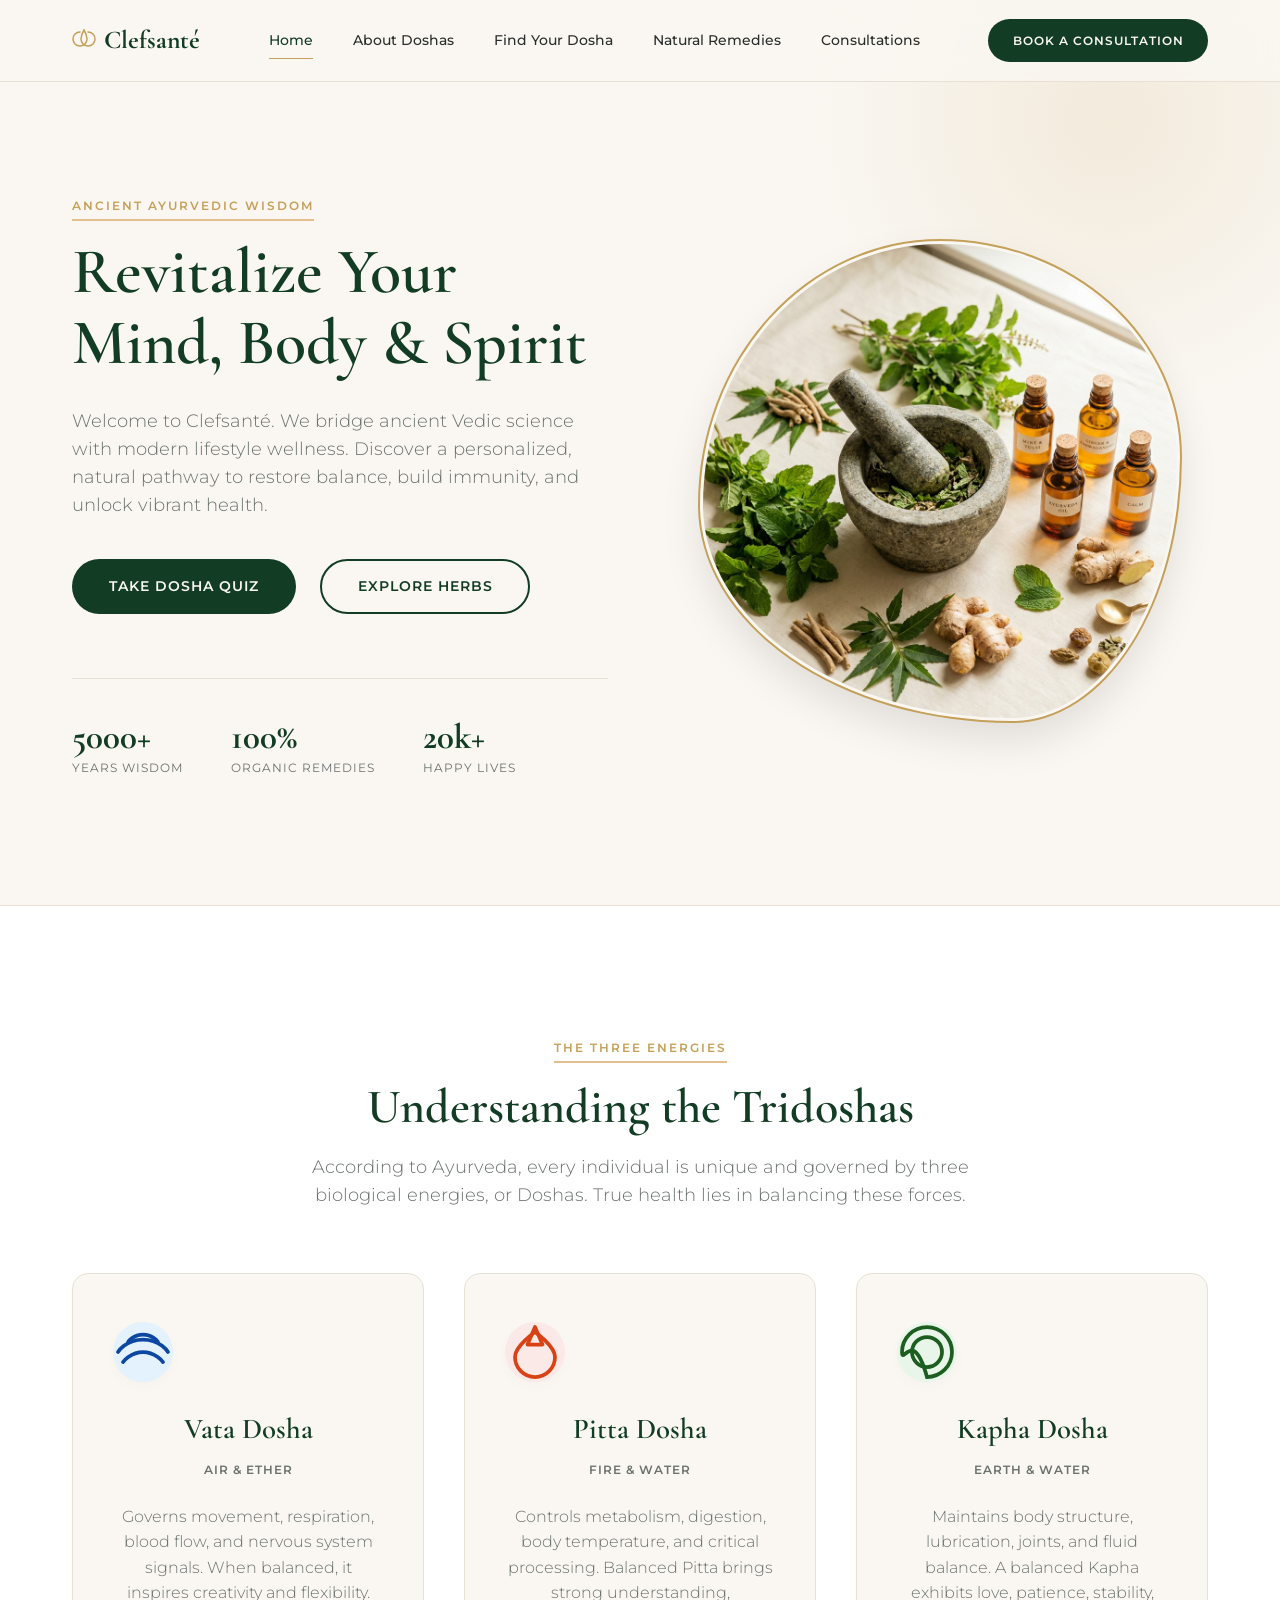
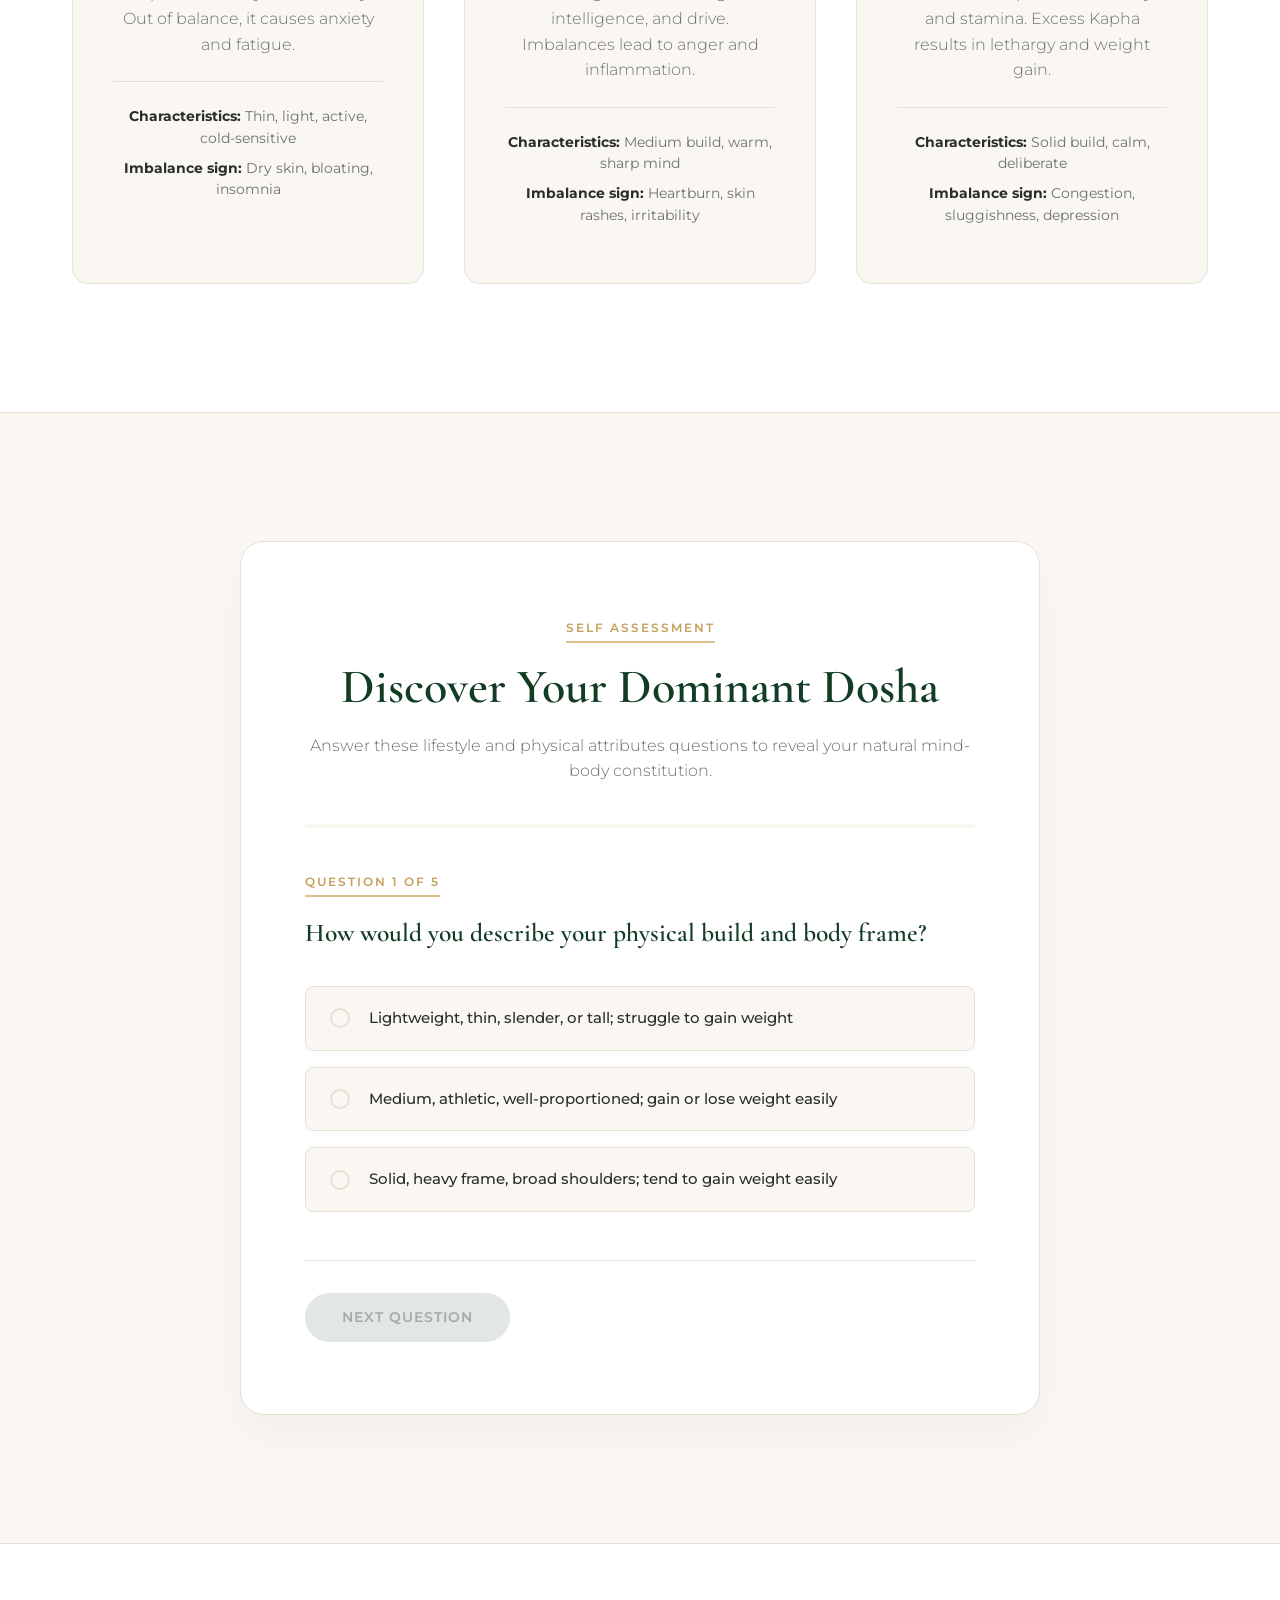
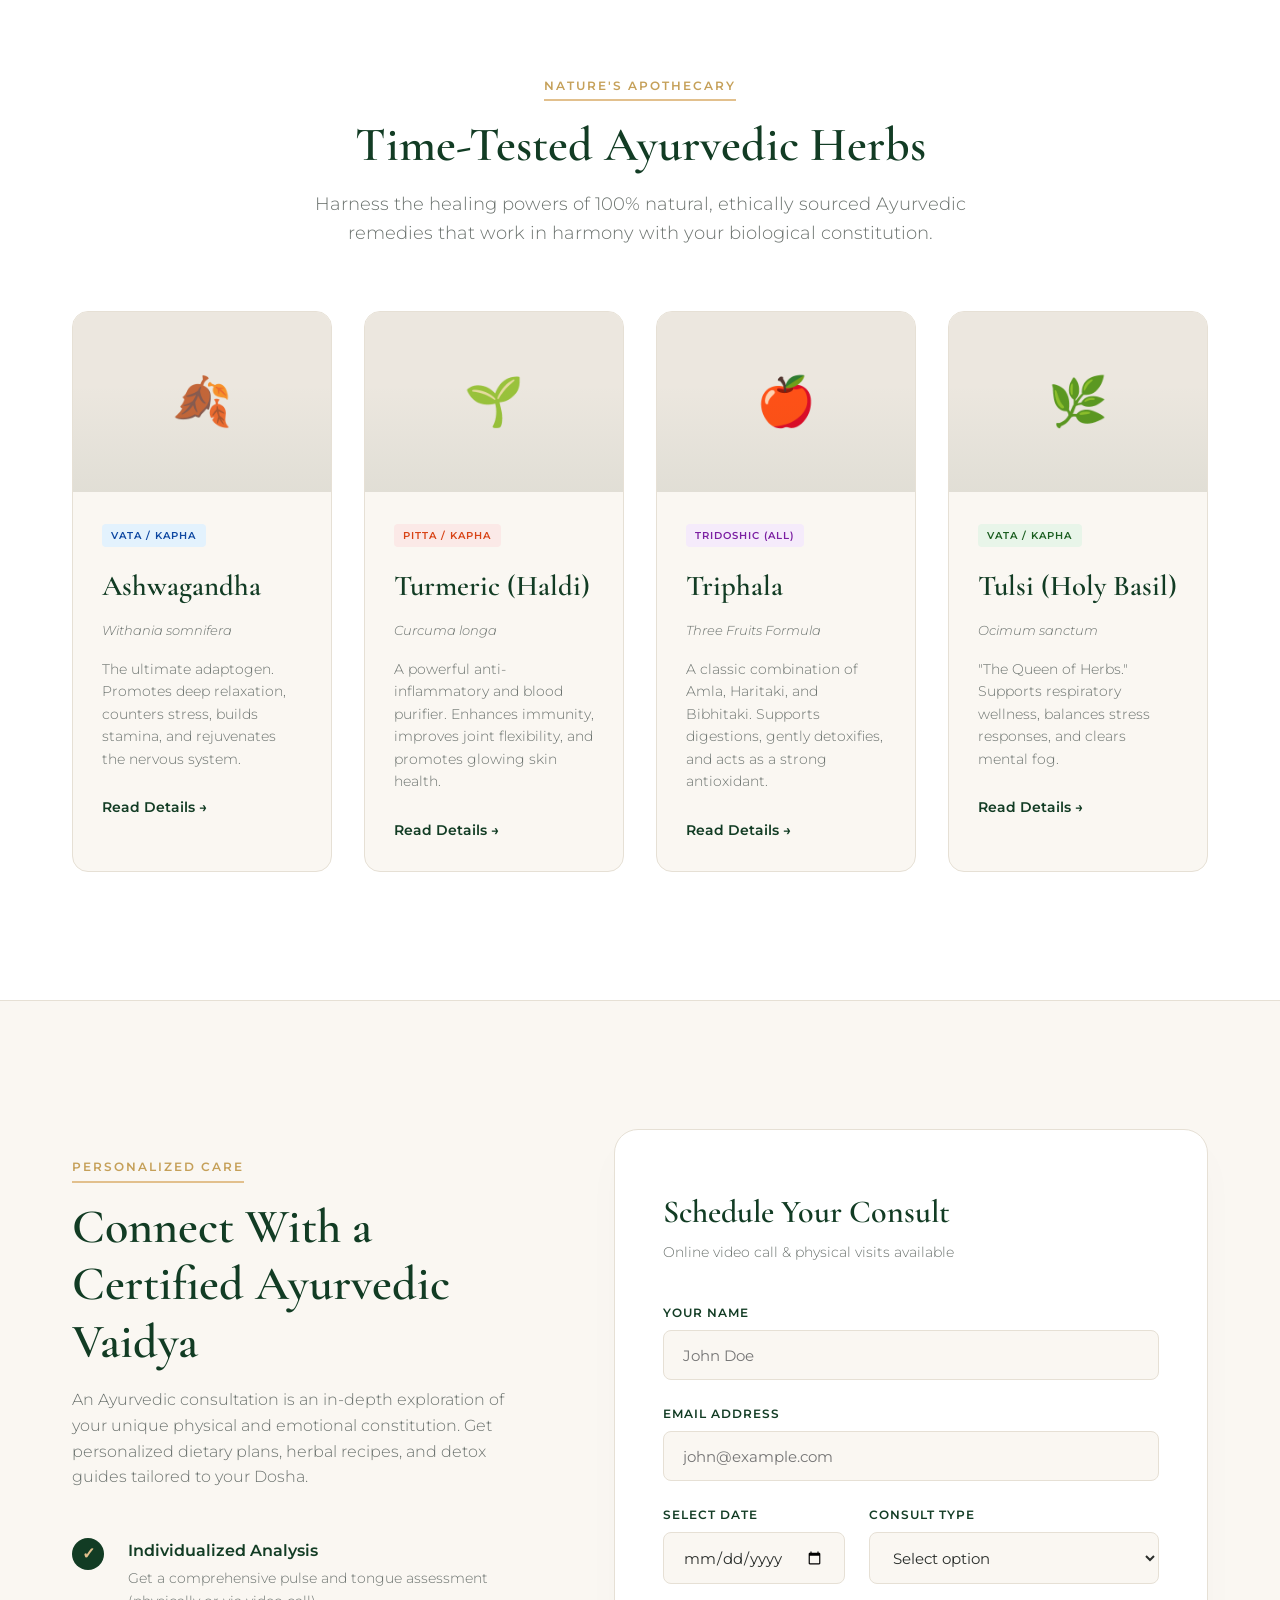
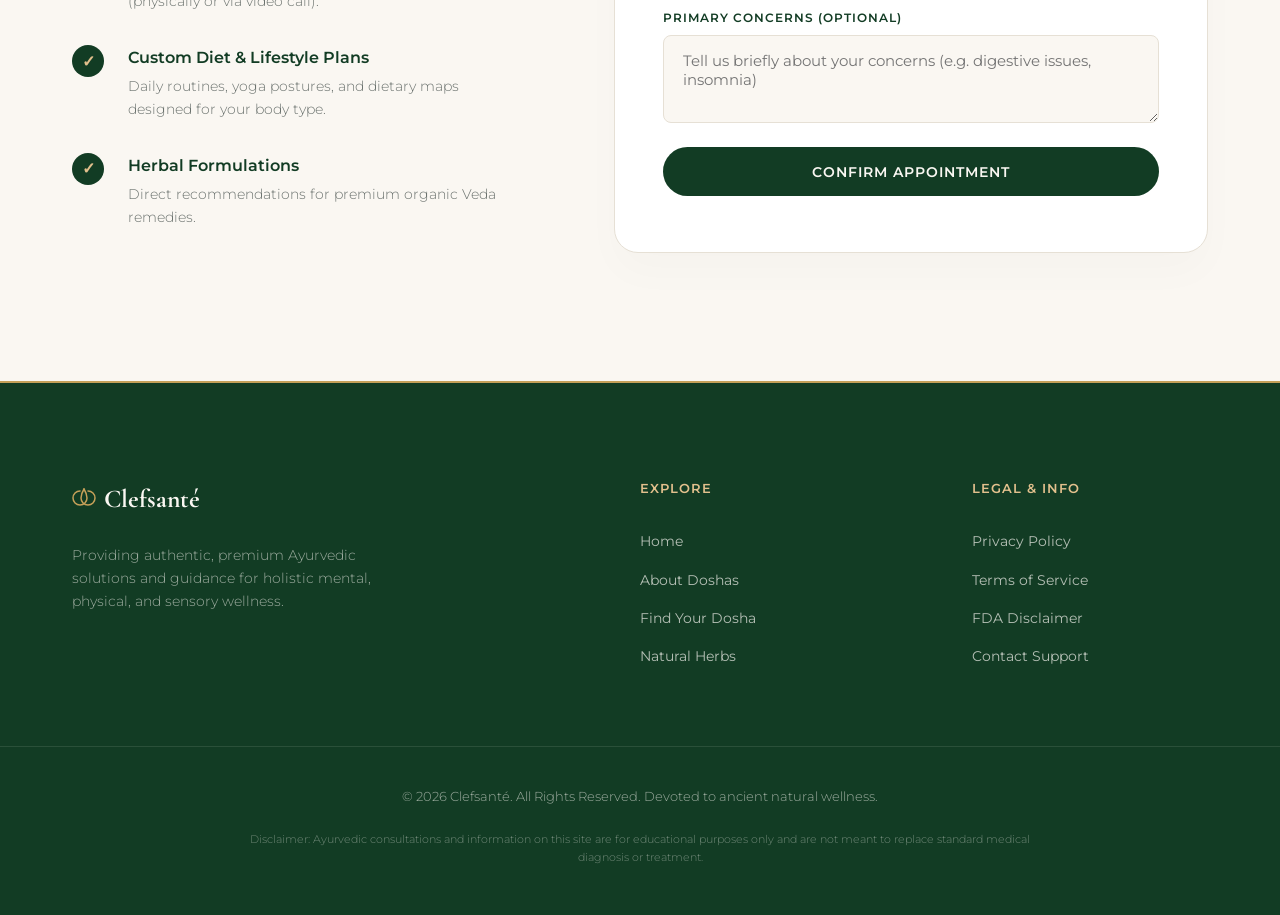
==== index.html @ 6097b3de "Initial commit of Clefsante" ====
<!DOCTYPE html>
<html lang="en">
<head>
    <meta charset="UTF-8">
    <meta name="viewport" content="width=device-width, initial-scale=1.0">
    <meta name="description" content="Clefsanté - Premium Ayurvedic Wellness. Discover your Dosha body type, explore curated natural remedies, and book holistic wellness consultations.">
    <title>Clefsanté - Ancient Ayurvedic Wisdom & Holistic Healing</title>
    <!-- Google Fonts -->
    <link rel="preconnect" href="https://fonts.googleapis.com">
    <link rel="preconnect" href="https://fonts.gstatic.com" crossorigin>
    <link href="https://fonts.googleapis.com/css2?family=Cormorant+Garamond:ital,wght@0,300;0,400;0,600;0,700;1,400&family=Montserrat:wght@300;400;500;600;700&display=swap" rel="stylesheet">
    <link rel="stylesheet" href="style.css">
</head>
<body>

    <!-- Header / Navigation -->
    <header class="main-header">
        <div class="container">
            <a href="#" class="logo">
                <svg width="24" height="24" viewBox="0 0 24 24" fill="none" xmlns="http://www.w3.org/2000/svg">
                    <path d="M12 2C12 2 15 7 15 11C15 14.866 11.866 18 8 18C4.13401 18 1 14.866 1 11C1 7 4.13401 4 8 4" stroke="var(--gold-color)" stroke-width="1.5" stroke-linecap="round"/>
                    <path d="M12 2C12 2 9 7 9 11C9 14.866 12.134 18 16 18C19.866 18 23 14.866 23 11C23 7 19.866 4 16 4" stroke="var(--gold-color)" stroke-width="1.5" stroke-linecap="round"/>
                </svg>
                <span>Clefsanté</span>
            </a>
            <nav class="nav-links">
                <a href="#home" class="active">Home</a>
                <a href="#doshas">About Doshas</a>
                <a href="#quiz">Find Your Dosha</a>
                <a href="#remedies">Natural Remedies</a>
                <a href="#contact">Consultations</a>
            </nav>
            <div class="header-actions">
                <a href="#contact" class="btn btn-primary btn-sm">Book a Consultation</a>
                <button class="mobile-menu-toggle" aria-label="Toggle Menu">
                    <span></span>
                    <span></span>
                    <span></span>
                </button>
            </div>
        </div>
    </header>

    <!-- Hero Section -->
    <section id="home" class="hero">
        <div class="container grid-2">
            <div class="hero-content">
                <div class="badge">Ancient Ayurvedic Wisdom</div>
                <h1>Revitalize Your Mind, Body & Spirit</h1>
                <p>Welcome to Clefsanté. We bridge ancient Vedic science with modern lifestyle wellness. Discover a personalized, natural pathway to restore balance, build immunity, and unlock vibrant health.</p>
                <div class="hero-ctas">
                    <a href="#quiz" class="btn btn-primary">Take Dosha Quiz</a>
                    <a href="#remedies" class="btn btn-outline">Explore Herbs</a>
                </div>
                <div class="hero-stats">
                    <div class="stat-item">
                        <span class="stat-num">5000+</span>
                        <span class="stat-label">Years Wisdom</span>
                    </div>
                    <div class="stat-item">
                        <span class="stat-num">100%</span>
                        <span class="stat-label">Organic Remedies</span>
                    </div>
                    <div class="stat-item">
                        <span class="stat-num">20k+</span>
                        <span class="stat-label">Happy Lives</span>
                    </div>
                </div>
            </div>
            <div class="hero-visual">
                <div class="blob-wrapper">
                    <div class="blob-bg"></div>
                    <img src="assets/hero-bg.png" alt="Ayurvedic herbs and mortar" class="hero-img">
                </div>
            </div>
        </div>
    </section>

    <!-- About Doshas Section -->
    <section id="doshas" class="doshas-section">
        <div class="container text-center">
            <div class="badge">The Three Energies</div>
            <h2>Understanding the Tridoshas</h2>
            <p class="section-subtitle">According to Ayurveda, every individual is unique and governed by three biological energies, or Doshas. True health lies in balancing these forces.</p>
            
            <div class="grid-3 dosha-cards">
                <!-- Vata Card -->
                <div class="dosha-card vata">
                    <div class="dosha-icon">
                        <svg viewBox="0 0 24 24" fill="none" stroke="currentColor" stroke-width="1.5">
                            <path d="M2 12C2 12 5 7 12 7C19 7 22 12 22 12" stroke-linecap="round"/>
                            <path d="M4 16C4 16 7 12 12 12C17 12 20 16 20 16" stroke-linecap="round"/>
                            <path d="M6 8C6 8 8 5 12 5C16 5 18 8 18 8" stroke-linecap="round"/>
                        </svg>
                    </div>
                    <h3>Vata Dosha</h3>
                    <span class="dosha-elements">Air & Ether</span>
                    <p>Governs movement, respiration, blood flow, and nervous system signals. When balanced, it inspires creativity and flexibility. Out of balance, it causes anxiety and fatigue.</p>
                    <ul class="dosha-traits">
                        <li><strong>Characteristics:</strong> Thin, light, active, cold-sensitive</li>
                        <li><strong>Imbalance sign:</strong> Dry skin, bloating, insomnia</li>
                    </ul>
                </div>

                <!-- Pitta Card -->
                <div class="dosha-card pitta">
                    <div class="dosha-icon">
                        <svg viewBox="0 0 24 24" fill="none" stroke="currentColor" stroke-width="1.5">
                            <path d="M12 2L15 9H9L12 2Z" stroke-linecap="round" stroke-linejoin="round"/>
                            <path d="M12 22C16.4183 22 20 18.4183 20 14C20 9.58172 12 4 12 4C12 4 4 9.58172 4 14C4 18.4183 7.58172 22 12 22Z" stroke-linecap="round" stroke-linejoin="round"/>
                        </svg>
                    </div>
                    <h3>Pitta Dosha</h3>
                    <span class="dosha-elements">Fire & Water</span>
                    <p>Controls metabolism, digestion, body temperature, and critical processing. Balanced Pitta brings strong understanding, intelligence, and drive. Imbalances lead to anger and inflammation.</p>
                    <ul class="dosha-traits">
                        <li><strong>Characteristics:</strong> Medium build, warm, sharp mind</li>
                        <li><strong>Imbalance sign:</strong> Heartburn, skin rashes, irritability</li>
                    </ul>
                </div>

                <!-- Kapha Card -->
                <div class="dosha-card kapha">
                    <div class="dosha-icon">
                        <svg viewBox="0 0 24 24" fill="none" stroke="currentColor" stroke-width="1.5">
                            <path d="M12 22C17.5228 22 22 17.5228 22 12C22 6.47715 17.5228 2 12 2C6.47715 2 2 6.47715 2 12C2 17.5228 6.47715 2 12 22Z" stroke-linecap="round"/>
                            <path d="M12 18C15.3137 18 18 15.3137 18 12C18 8.68629 15.3137 6 12 6C8.68629 6 6 8.68629 6 12C6 15.3137 8.68629 18 12 18Z" stroke-linecap="round"/>
                        </svg>
                    </div>
                    <h3>Kapha Dosha</h3>
                    <span class="dosha-elements">Earth & Water</span>
                    <p>Maintains body structure, lubrication, joints, and fluid balance. A balanced Kapha exhibits love, patience, stability, and stamina. Excess Kapha results in lethargy and weight gain.</p>
                    <ul class="dosha-traits">
                        <li><strong>Characteristics:</strong> Solid build, calm, deliberate</li>
                        <li><strong>Imbalance sign:</strong> Congestion, sluggishness, depression</li>
                    </ul>
                </div>
            </div>
        </div>
    </section>

    <!-- Interactive Dosha Quiz -->
    <section id="quiz" class="quiz-section">
        <div class="container">
            <div class="quiz-box">
                <div class="quiz-header text-center">
                    <div class="badge">Self Assessment</div>
                    <h2>Discover Your Dominant Dosha</h2>
                    <p>Answer these lifestyle and physical attributes questions to reveal your natural mind-body constitution.</p>
                </div>
                
                <div class="quiz-progress-bar">
                    <div class="progress" id="quiz-progress" style="width: 0%"></div>
                </div>

                <div class="quiz-body">
                    <!-- Dynamic Question Area -->
                    <div id="quiz-container">
                        <!-- Questions will be loaded dynamically by script.js -->
                    </div>
                </div>

                <div class="quiz-footer">
                    <button class="btn btn-outline" id="quiz-prev-btn" style="display: none;">Previous</button>
                    <button class="btn btn-primary" id="quiz-next-btn" disabled>Next Question</button>
                </div>
            </div>
        </div>
    </section>

    <!-- Natural Remedies Section -->
    <section id="remedies" class="remedies-section">
        <div class="container">
            <div class="text-center">
                <div class="badge">Nature's Apothecary</div>
                <h2>Time-Tested Ayurvedic Herbs</h2>
                <p class="section-subtitle">Harness the healing powers of 100% natural, ethically sourced Ayurvedic remedies that work in harmony with your biological constitution.</p>
            </div>

            <div class="grid-4 remedies-grid">
                <!-- Herb 1 -->
                <div class="herb-card" data-herb="ashwagandha">
                    <div class="herb-img-placeholder">
                        <div class="leaf-pattern">🍂</div>
                    </div>
                    <div class="herb-info">
                        <span class="herb-tag vata">Vata / Kapha</span>
                        <h3>Ashwagandha</h3>
                        <p class="herb-botanical">Withania somnifera</p>
                        <p class="herb-desc">The ultimate adaptogen. Promotes deep relaxation, counters stress, builds stamina, and rejuvenates the nervous system.</p>
                        <button class="btn-link">Read Details →</button>
                    </div>
                </div>

                <!-- Herb 2 -->
                <div class="herb-card" data-herb="turmeric">
                    <div class="herb-img-placeholder">
                        <div class="leaf-pattern">🌱</div>
                    </div>
                    <div class="herb-info">
                        <span class="herb-tag pitta">Pitta / Kapha</span>
                        <h3>Turmeric (Haldi)</h3>
                        <p class="herb-botanical">Curcuma longa</p>
                        <p class="herb-desc">A powerful anti-inflammatory and blood purifier. Enhances immunity, improves joint flexibility, and promotes glowing skin health.</p>
                        <button class="btn-link">Read Details →</button>
                    </div>
                </div>

                <!-- Herb 3 -->
                <div class="herb-card" data-herb="triphala">
                    <div class="herb-img-placeholder">
                        <div class="leaf-pattern">🍎</div>
                    </div>
                    <div class="herb-info">
                        <span class="herb-tag tridosha">Tridoshic (All)</span>
                        <h3>Triphala</h3>
                        <p class="herb-botanical">Three Fruits Formula</p>
                        <p class="herb-desc">A classic combination of Amla, Haritaki, and Bibhitaki. Supports digestions, gently detoxifies, and acts as a strong antioxidant.</p>
                        <button class="btn-link">Read Details →</button>
                    </div>
                </div>

                <!-- Herb 4 -->
                <div class="herb-card" data-herb="tulsi">
                    <div class="herb-img-placeholder">
                        <div class="leaf-pattern">🌿</div>
                    </div>
                    <div class="herb-info">
                        <span class="herb-tag kapha">Vata / Kapha</span>
                        <h3>Tulsi (Holy Basil)</h3>
                        <p class="herb-botanical">Ocimum sanctum</p>
                        <p class="herb-desc">"The Queen of Herbs." Supports respiratory wellness, balances stress responses, and clears mental fog.</p>
                        <button class="btn-link">Read Details →</button>
                    </div>
                </div>
            </div>
        </div>
    </section>

    <!-- Modal for Herb details -->
    <div class="modal" id="herb-modal">
        <div class="modal-content">
            <button class="modal-close" aria-label="Close modal">&times;</button>
            <div id="modal-body-content">
                <!-- Filled dynamically by script.js -->
            </div>
        </div>
    </div>

    <!-- Booking / Consultation Form Section -->
    <section id="contact" class="consult-section">
        <div class="container grid-2">
            <div class="consult-info">
                <div class="badge">Personalized Care</div>
                <h2>Connect With a Certified Ayurvedic Vaidya</h2>
                <p>An Ayurvedic consultation is an in-depth exploration of your unique physical and emotional constitution. Get personalized dietary plans, herbal recipes, and detox guides tailored to your Dosha.</p>
                <div class="consult-benefits">
                    <div class="benefit-item">
                        <div class="benefit-icon">✓</div>
                        <div>
                            <h4>Individualized Analysis</h4>
                            <p>Get a comprehensive pulse and tongue assessment (physically or via video call).</p>
                        </div>
                    </div>
                    <div class="benefit-item">
                        <div class="benefit-icon">✓</div>
                        <div>
                            <h4>Custom Diet & Lifestyle Plans</h4>
                            <p>Daily routines, yoga postures, and dietary maps designed for your body type.</p>
                        </div>
                    </div>
                    <div class="benefit-item">
                        <div class="benefit-icon">✓</div>
                        <div>
                            <h4>Herbal Formulations</h4>
                            <p>Direct recommendations for premium organic Veda remedies.</p>
                        </div>
                    </div>
                </div>
            </div>
            
            <div class="consult-form-wrapper">
                <form id="booking-form" class="booking-form">
                    <h3>Schedule Your Consult</h3>
                    <p class="form-sub">Online video call & physical visits available</p>
                    
                    <div class="form-group">
                        <label for="name">Your Name</label>
                        <input type="text" id="name" required placeholder="John Doe">
                    </div>
                    
                    <div class="form-group">
                        <label for="email">Email Address</label>
                        <input type="email" id="email" required placeholder="john@example.com">
                    </div>

                    <div class="grid-2 gap-sm">
                        <div class="form-group">
                            <label for="date">Select Date</label>
                            <input type="date" id="date" required>
                        </div>
                        <div class="form-group">
                            <label for="consult-type">Consult Type</label>
                            <select id="consult-type" required>
                                <option value="" disabled selected>Select option</option>
                                <option value="general">General Wellness Audit</option>
                                <option value="dosha">Dosha-Specific Therapy</option>
                                <option value="diet">Diet & Nutrition Chart</option>
                                <option value="remedies">Chronic Ailments Remediation</option>
                            </select>
                        </div>
                    </div>

                    <div class="form-group">
                        <label for="message">Primary Concerns (Optional)</label>
                        <textarea id="message" rows="3" placeholder="Tell us briefly about your concerns (e.g. digestive issues, insomnia)"></textarea>
                    </div>

                    <button type="submit" class="btn btn-primary btn-block">Confirm Appointment</button>
                    
                    <div id="booking-success" class="booking-success-msg">
                        <div class="success-icon">✓</div>
                        <h4>Appointment Requested!</h4>
                        <p>Thank you. Our Ayurvedic coordinator will contact you within 2 hours to confirm your video consult window.</p>
                    </div>
                </form>
            </div>
        </div>
    </section>

    <!-- Footer -->
    <footer>
        <div class="container footer-content">
            <div class="footer-brand">
                <a href="#" class="logo">
                    <svg width="24" height="24" viewBox="0 0 24 24" fill="none" xmlns="http://www.w3.org/2000/svg">
                        <path d="M12 2C12 2 15 7 15 11C15 14.866 11.866 18 8 18C4.13401 18 1 14.866 1 11C1 7 4.13401 4 8 4" stroke="var(--gold-color)" stroke-width="1.5" stroke-linecap="round"/>
                        <path d="M12 2C12 2 9 7 9 11C9 14.866 12.134 18 16 18C19.866 18 23 14.866 23 11C23 7 19.866 4 16 4" stroke="var(--gold-color)" stroke-width="1.5" stroke-linecap="round"/>
                    </svg>
                    <span>Clefsanté</span>
                </a>
                <p>Providing authentic, premium Ayurvedic solutions and guidance for holistic mental, physical, and sensory wellness.</p>
            </div>
            
            <div class="footer-links">
                <h4>Explore</h4>
                <ul>
                    <li><a href="#home">Home</a></li>
                    <li><a href="#doshas">About Doshas</a></li>
                    <li><a href="#quiz">Find Your Dosha</a></li>
                    <li><a href="#remedies">Natural Herbs</a></li>
                </ul>
            </div>

            <div class="footer-links">
                <h4>Legal & Info</h4>
                <ul>
                    <li><a href="#">Privacy Policy</a></li>
                    <li><a href="#">Terms of Service</a></li>
                    <li><a href="#">FDA Disclaimer</a></li>
                    <li><a href="#contact">Contact Support</a></li>
                </ul>
            </div>
        </div>
        
        <div class="footer-bottom text-center">
            <div class="container">
                <p>&copy; 2026 Clefsanté. All Rights Reserved. Devoted to ancient natural wellness.</p>
                <p class="disclaimer">Disclaimer: Ayurvedic consultations and information on this site are for educational purposes only and are not meant to replace standard medical diagnosis or treatment.</p>
            </div>
        </div>
    </footer>

    <script src="script.js"></script>
</body>
</html>
---- style.css ----
/* ==========================================================================
   PranaVeda - Design System & Custom Styles
   ========================================================================== */

:root {
    /* Color Palette */
    --primary-color: #123C24;       /* Deep Forest Green */
    --primary-light: #2A5A3E;       /* Herbal Green */
    --accent-color: #E2C08D;        /* Soft Gold */
    --gold-color: #C5A059;          /* Deep Gold */
    --gold-glow: rgba(197, 160, 89, 0.15);
    
    --bg-cream: #FAF7F2;            /* Luxurious Soft Cream */
    --bg-white: #FFFFFF;
    --text-charcoal: #2A2E2B;       /* Readable Charcoal */
    --text-muted: #6B726E;          /* Soft Muted Grey */
    --border-color: #E6E0D5;        /* Light Beige Border */

    /* Dosha Badge Backgrounds */
    --vata-bg: #E3F2FD;
    --vata-text: #0D47A1;
    --pitta-bg: #FBE9E7;
    --pitta-text: #D84315;
    --kapha-bg: #E8F5E9;
    --kapha-text: #1B5E20;

    /* Fonts */
    --font-serif: 'Cormorant Garamond', Georgia, serif;
    --font-sans: 'Montserrat', sans-serif;

    /* Layout & Spacing */
    --container-max-width: 1200px;
    --border-radius-sm: 8px;
    --border-radius-md: 16px;
    --border-radius-lg: 24px;
    --transition-smooth: all 0.4s cubic-bezier(0.16, 1, 0.3, 1);
}

/* Reset & Global */
* {
    margin: 0;
    padding: 0;
    box-sizing: border-box;
}

html {
    scroll-behavior: smooth;
    font-size: 16px;
}

body {
    background-color: var(--bg-cream);
    color: var(--text-charcoal);
    font-family: var(--font-sans);
    line-height: 1.6;
    overflow-x: hidden;
    -webkit-font-smoothing: antialiased;
}

/* Typography */
h1, h2, h3, h4 {
    font-family: var(--font-serif);
    color: var(--primary-color);
    font-weight: 600;
}

h1 {
    font-size: clamp(2.5rem, 5vw, 4rem);
    line-height: 1.1;
    margin-bottom: 1.5rem;
}

h2 {
    font-size: clamp(2rem, 4vw, 3rem);
    line-height: 1.2;
    margin-bottom: 1rem;
}

h3 {
    font-size: 1.8rem;
    margin-bottom: 0.75rem;
}

p {
    font-size: 1rem;
    font-weight: 300;
    color: var(--text-muted);
    margin-bottom: 1.5rem;
}

a {
    color: inherit;
    text-decoration: none;
}

/* Layout Containers */
.container {
    width: 100%;
    max-width: var(--container-max-width);
    margin: 0 auto;
    padding: 0 2rem;
}

section {
    padding: 8rem 0;
}

.grid-2 {
    display: grid;
    grid-template-columns: repeat(2, 1fr);
    gap: 4rem;
    align-items: center;
}

.grid-3 {
    display: grid;
    grid-template-columns: repeat(3, 1fr);
    gap: 2.5rem;
}

.grid-4 {
    display: grid;
    grid-template-columns: repeat(4, 1fr);
    gap: 2rem;
}

.gap-sm {
    gap: 1.5rem;
}

.text-center {
    text-align: center;
}

.section-subtitle {
    max-width: 700px;
    margin: 0 auto 4rem auto;
    font-size: 1.1rem;
}

/* Buttons */
.btn {
    display: inline-flex;
    align-items: center;
    justify-content: center;
    padding: 0.9rem 2.2rem;
    font-family: var(--font-sans);
    font-size: 0.85rem;
    font-weight: 600;
    letter-spacing: 1px;
    text-transform: uppercase;
    border-radius: 50px;
    cursor: pointer;
    transition: var(--transition-smooth);
    border: 2px solid transparent;
}

.btn-primary {
    background-color: var(--primary-color);
    color: var(--bg-cream);
}

.btn-primary:hover {
    background-color: var(--primary-light);
    transform: translateY(-2px);
    box-shadow: 0 10px 20px rgba(18, 60, 36, 0.15);
}

.btn-outline {
    background-color: transparent;
    border-color: var(--primary-color);
    color: var(--primary-color);
}

.btn-outline:hover {
    background-color: var(--primary-color);
    color: var(--bg-cream);
    transform: translateY(-2px);
}

.btn-sm {
    padding: 0.6rem 1.4rem;
    font-size: 0.75rem;
}

.btn-block {
    display: width;
    width: 100%;
}

.btn-link {
    background: none;
    border: none;
    color: var(--primary-color);
    font-family: var(--font-sans);
    font-size: 0.85rem;
    font-weight: 600;
    cursor: pointer;
    padding: 0;
    transition: var(--transition-smooth);
}

.btn-link:hover {
    color: var(--gold-color);
    padding-left: 5px;
}

.btn:disabled {
    background-color: #E2E7E4;
    border-color: #E2E7E4;
    color: #A3ACA7;
    cursor: not-allowed;
    transform: none !important;
    box-shadow: none !important;
}

/* Badges */
.badge {
    display: inline-block;
    font-family: var(--font-sans);
    font-size: 0.75rem;
    font-weight: 600;
    letter-spacing: 2px;
    text-transform: uppercase;
    color: var(--gold-color);
    margin-bottom: 1rem;
    border-bottom: 2px solid var(--accent-color);
    padding-bottom: 4px;
}

/* Header & Navigation */
.main-header {
    position: fixed;
    top: 0;
    left: 0;
    width: 100%;
    z-index: 1000;
    background-color: rgba(250, 247, 242, 0.8);
    backdrop-filter: blur(12px);
    border-bottom: 1px solid var(--border-color);
    transition: var(--transition-smooth);
    padding: 1.2rem 0;
}

.main-header.scrolled {
    padding: 0.8rem 0;
    background-color: rgba(250, 247, 242, 0.95);
    box-shadow: 0 4px 30px rgba(0, 0, 0, 0.03);
}

.main-header .container {
    display: flex;
    align-items: center;
    justify-content: space-between;
}

.logo {
    display: flex;
    align-items: center;
    gap: 0.5rem;
    font-family: var(--font-serif);
    font-size: 1.6rem;
    font-weight: 700;
    color: var(--primary-color);
}

.nav-links {
    display: flex;
    gap: 2.5rem;
}

.nav-links a {
    font-size: 0.85rem;
    font-weight: 500;
    color: var(--text-charcoal);
    position: relative;
    padding: 0.5rem 0;
    transition: var(--transition-smooth);
}

.nav-links a::after {
    content: '';
    position: absolute;
    bottom: 0;
    left: 0;
    width: 0;
    height: 1px;
    background-color: var(--gold-color);
    transition: var(--transition-smooth);
}

.nav-links a:hover,
.nav-links a.active {
    color: var(--primary-color);
}

.nav-links a:hover::after,
.nav-links a.active::after {
    width: 100%;
}

.header-actions {
    display: flex;
    align-items: center;
    gap: 1.5rem;
}

.mobile-menu-toggle {
    display: none;
    flex-direction: column;
    justify-content: space-between;
    width: 24px;
    height: 18px;
    background: transparent;
    border: none;
    cursor: pointer;
    z-index: 1001;
}

.mobile-menu-toggle span {
    width: 100%;
    height: 2px;
    background-color: var(--primary-color);
    border-radius: 2px;
    transition: var(--transition-smooth);
}

/* Hero Section */
.hero {
    padding-top: 12rem;
    position: relative;
    overflow: hidden;
}

.hero::before {
    content: '';
    position: absolute;
    top: -20%;
    right: -10%;
    width: 600px;
    height: 600px;
    border-radius: 50%;
    background: radial-gradient(circle, var(--gold-glow) 0%, rgba(250,247,242,0) 70%);
    z-index: -1;
}

.hero-content h1 {
    font-size: clamp(2.8rem, 5vw, 4.2rem);
    margin-bottom: 1.8rem;
}

.hero-content p {
    font-size: 1.1rem;
    margin-bottom: 2.5rem;
    max-width: 520px;
}

.hero-ctas {
    display: flex;
    gap: 1.5rem;
    margin-bottom: 4rem;
}

.hero-stats {
    display: flex;
    gap: 3rem;
    border-top: 1px solid var(--border-color);
    padding-top: 2.5rem;
}

.stat-item {
    display: flex;
    flex-direction: column;
}

.stat-num {
    font-family: var(--font-serif);
    font-size: 2.2rem;
    font-weight: 700;
    color: var(--primary-color);
    line-height: 1;
    margin-bottom: 0.25rem;
}

.stat-label {
    font-size: 0.75rem;
    color: var(--text-muted);
    text-transform: uppercase;
    letter-spacing: 1px;
}

/* Floating Image Blob */
.hero-visual {
    position: relative;
    display: flex;
    justify-content: center;
    align-items: center;
}

.blob-wrapper {
    position: relative;
    width: 100%;
    max-width: 480px;
    aspect-ratio: 1;
}

.blob-bg {
    position: absolute;
    top: 5%;
    left: 5%;
    width: 90%;
    height: 90%;
    background: radial-gradient(circle, var(--accent-color) 0%, var(--gold-color) 100%);
    border-radius: 60% 40% 30% 70% / 60% 30% 70% 40%;
    opacity: 0.25;
    animation: blob-animate 12s infinite alternate ease-in-out;
    z-index: 1;
}

.hero-img {
    position: relative;
    width: 100%;
    height: 100%;
    object-fit: cover;
    border-radius: 50% 50% 35% 65% / 55% 45% 55% 45%;
    border: 3px solid var(--bg-cream);
    outline: 2px solid var(--gold-color);
    box-shadow: 0 20px 40px rgba(0, 0, 0, 0.1);
    z-index: 2;
    animation: blob-animate 12s infinite alternate-reverse ease-in-out;
}

@keyframes blob-animate {
    0% {
        border-radius: 60% 40% 30% 70% / 60% 30% 70% 40%;
    }
    50% {
        border-radius: 40% 60% 50% 50% / 50% 60% 40% 50%;
    }
    100% {
        border-radius: 50% 50% 35% 65% / 55% 45% 55% 45%;
    }
}

/* Doshas Section */
.doshas-section {
    background-color: var(--bg-white);
    border-top: 1px solid var(--border-color);
    border-bottom: 1px solid var(--border-color);
}

.dosha-card {
    background-color: var(--bg-cream);
    border: 1px solid var(--border-color);
    padding: 3rem 2.5rem;
    border-radius: var(--border-radius-md);
    transition: var(--transition-smooth);
    position: relative;
    overflow: hidden;
}

.dosha-card::before {
    content: '';
    position: absolute;
    top: 0;
    left: 0;
    width: 100%;
    height: 4px;
    background-color: transparent;
    transition: var(--transition-smooth);
}

.dosha-card:hover {
    transform: translateY(-5px);
    box-shadow: 0 15px 30px rgba(18, 60, 36, 0.05);
}

.dosha-card.vata:hover::before { background-color: var(--vata-text); }
.dosha-card.pitta:hover::before { background-color: var(--pitta-text); }
.dosha-card.kapha:hover::before { background-color: var(--kapha-text); }

.dosha-icon {
    width: 60px;
    height: 60px;
    display: flex;
    align-items: center;
    justify-content: center;
    border-radius: 50%;
    background-color: var(--bg-white);
    color: var(--primary-color);
    margin-bottom: 1.5rem;
    box-shadow: 0 5px 15px rgba(0,0,0,0.02);
}

.dosha-card.vata .dosha-icon { color: var(--vata-text); background-color: var(--vata-bg); }
.dosha-card.pitta .dosha-icon { color: var(--pitta-text); background-color: var(--pitta-bg); }
.dosha-card.kapha .dosha-icon { color: var(--kapha-text); background-color: var(--kapha-bg); }

.dosha-card h3 {
    margin-bottom: 0.25rem;
}

.dosha-elements {
    display: inline-block;
    font-size: 0.75rem;
    font-weight: 600;
    text-transform: uppercase;
    letter-spacing: 1px;
    color: var(--text-muted);
    margin-bottom: 1.5rem;
}

.dosha-traits {
    list-style: none;
    border-top: 1px solid var(--border-color);
    padding-top: 1.5rem;
    margin-top: 1.5rem;
}

.dosha-traits li {
    font-size: 0.85rem;
    color: var(--text-muted);
    margin-bottom: 0.5rem;
}

.dosha-traits li strong {
    color: var(--text-charcoal);
}

/* Quiz Section */
.quiz-section {
    position: relative;
}

.quiz-box {
    background-color: var(--bg-white);
    border: 1px solid var(--border-color);
    border-radius: var(--border-radius-lg);
    padding: 4.5rem 4rem;
    box-shadow: 0 20px 40px rgba(0, 0, 0, 0.03);
    max-width: 800px;
    margin: 0 auto;
}

.quiz-progress-bar {
    width: 100%;
    height: 4px;
    background-color: var(--bg-cream);
    border-radius: 2px;
    margin: 2.5rem 0;
    overflow: hidden;
}

.quiz-progress-bar .progress {
    height: 100%;
    background-color: var(--gold-color);
    transition: width 0.4s ease;
}

.quiz-body {
    min-height: 250px;
}

.quiz-question-slide {
    animation: fadeIn 0.5s ease;
}

.quiz-question-slide h3 {
    font-size: 1.6rem;
    margin-bottom: 2rem;
    color: var(--primary-color);
}

.quiz-options {
    display: grid;
    gap: 1rem;
}

.quiz-option {
    display: flex;
    align-items: center;
    background-color: var(--bg-cream);
    border: 1px solid var(--border-color);
    border-radius: var(--border-radius-sm);
    padding: 1.2rem 1.5rem;
    cursor: pointer;
    transition: var(--transition-smooth);
}

.quiz-option:hover {
    border-color: var(--primary-light);
    background-color: var(--bg-white);
}

.quiz-option input[type="radio"] {
    display: none;
}

.quiz-option-indicator {
    width: 20px;
    height: 20px;
    border: 2px solid var(--border-color);
    border-radius: 50%;
    margin-right: 1.2rem;
    display: flex;
    align-items: center;
    justify-content: center;
    transition: var(--transition-smooth);
}

.quiz-option-indicator::after {
    content: '';
    width: 10px;
    height: 10px;
    border-radius: 50%;
    background-color: var(--gold-color);
    transform: scale(0);
    transition: var(--transition-smooth);
}

.quiz-option.selected {
    border-color: var(--gold-color);
    background-color: rgba(197, 160, 89, 0.05);
}

.quiz-option.selected .quiz-option-indicator {
    border-color: var(--gold-color);
}

.quiz-option.selected .quiz-option-indicator::after {
    transform: scale(1);
}

.quiz-option-text {
    font-size: 0.95rem;
    font-weight: 500;
}

.quiz-footer {
    display: flex;
    justify-content: space-between;
    margin-top: 3rem;
    border-top: 1px solid var(--border-color);
    padding-top: 2rem;
}

/* Quiz Results Styles */
.results-container {
    text-align: center;
    animation: fadeIn 0.8s ease;
}

.results-chart {
    display: flex;
    justify-content: center;
    gap: 2rem;
    margin: 3rem 0;
}

.chart-bar-wrapper {
    display: flex;
    flex-direction: column;
    align-items: center;
    width: 80px;
}

.chart-bar-container {
    width: 32px;
    height: 200px;
    background-color: var(--bg-cream);
    border-radius: 50px;
    position: relative;
    overflow: hidden;
    margin-bottom: 1rem;
    border: 1px solid var(--border-color);
}

.chart-fill {
    width: 100%;
    position: absolute;
    bottom: 0;
    border-radius: 50px;
    transition: height 1s ease-out;
}

.vata-fill { background-color: var(--vata-text); }
.pitta-fill { background-color: var(--pitta-text); }
.kapha-fill { background-color: var(--kapha-text); }

.results-verdict {
    margin-bottom: 2rem;
}

.results-verdict h3 {
    font-size: 2.2rem;
}

.results-description {
    font-size: 1.05rem;
    max-width: 600px;
    margin: 0 auto 3rem auto;
}

/* Remedies Section */
.remedies-section {
    background-color: var(--bg-white);
    border-top: 1px solid var(--border-color);
    border-bottom: 1px solid var(--border-color);
}

.remedies-grid {
    margin-top: 2rem;
}

.herb-card {
    background-color: var(--bg-cream);
    border: 1px solid var(--border-color);
    border-radius: var(--border-radius-md);
    overflow: hidden;
    transition: var(--transition-smooth);
    cursor: pointer;
}

.herb-card:hover {
    transform: translateY(-5px);
    box-shadow: 0 15px 30px rgba(18, 60, 36, 0.05);
    border-color: var(--accent-color);
}

.herb-img-placeholder {
    height: 180px;
    background-color: #ECE7DF;
    display: flex;
    align-items: center;
    justify-content: center;
    font-size: 3rem;
    position: relative;
    overflow: hidden;
}

.herb-img-placeholder::after {
    content: '';
    position: absolute;
    width: 100%;
    height: 100%;
    background: linear-gradient(180deg, rgba(0,0,0,0) 40%, rgba(18,60,36,0.05) 100%);
}

.herb-info {
    padding: 1.8rem;
}

.herb-tag {
    display: inline-block;
    font-size: 0.65rem;
    font-weight: 600;
    text-transform: uppercase;
    letter-spacing: 1px;
    padding: 0.2rem 0.6rem;
    border-radius: 4px;
    margin-bottom: 1rem;
}

.herb-tag.vata { background-color: var(--vata-bg); color: var(--vata-text); }
.herb-tag.pitta { background-color: var(--pitta-bg); color: var(--pitta-text); }
.herb-tag.kapha { background-color: var(--kapha-bg); color: var(--kapha-text); }
.herb-tag.tridosha { background-color: #F5EBFB; color: #7B1FA2; }

.herb-botanical {
    font-style: italic;
    font-size: 0.8rem;
    color: var(--text-muted);
    margin-bottom: 1rem;
}

.herb-desc {
    font-size: 0.88rem;
    margin-bottom: 1.5rem;
}

/* Modal styles */
.modal {
    position: fixed;
    top: 0;
    left: 0;
    width: 100%;
    height: 100%;
    background-color: rgba(18, 60, 36, 0.4);
    backdrop-filter: blur(8px);
    z-index: 2000;
    display: none;
    align-items: center;
    justify-content: center;
    opacity: 0;
    transition: opacity 0.3s ease;
}

.modal.show {
    display: flex;
    opacity: 1;
}

.modal-content {
    background-color: var(--bg-cream);
    max-width: 600px;
    width: 90%;
    padding: 3rem;
    border-radius: var(--border-radius-lg);
    border: 1px solid var(--border-color);
    position: relative;
    box-shadow: 0 25px 50px rgba(0,0,0,0.15);
    transform: translateY(20px);
    transition: transform 0.3s ease;
}

.modal.show .modal-content {
    transform: translateY(0);
}

.modal-close {
    position: absolute;
    top: 1.5rem;
    right: 1.5rem;
    font-size: 2rem;
    line-height: 1;
    background: transparent;
    border: none;
    cursor: pointer;
    color: var(--text-muted);
    transition: var(--transition-smooth);
}

.modal-close:hover {
    color: var(--primary-color);
}

.modal-herb-title {
    font-size: 2.4rem;
    margin-bottom: 0.25rem;
}

.modal-herb-botanical {
    font-style: italic;
    color: var(--text-muted);
    margin-bottom: 1.5rem;
    font-size: 0.9rem;
}

.modal-herb-meta {
    display: flex;
    gap: 2rem;
    border-bottom: 1px solid var(--border-color);
    padding-bottom: 1.5rem;
    margin-bottom: 1.5rem;
}

.modal-meta-item {
    font-size: 0.85rem;
}

.modal-meta-item strong {
    display: block;
    color: var(--primary-color);
    font-size: 0.75rem;
    text-transform: uppercase;
    letter-spacing: 0.5px;
}

/* Consultations Form Section */
.consult-info {
    padding-right: 2rem;
}

.consult-benefits {
    margin-top: 3rem;
    display: grid;
    gap: 2rem;
}

.benefit-item {
    display: flex;
    gap: 1.5rem;
}

.benefit-icon {
    width: 32px;
    height: 32px;
    background-color: var(--primary-color);
    color: var(--accent-color);
    border-radius: 50%;
    display: flex;
    align-items: center;
    justify-content: center;
    font-weight: bold;
    flex-shrink: 0;
}

.benefit-item h4 {
    font-family: var(--font-sans);
    font-size: 1rem;
    font-weight: 600;
    margin-bottom: 0.25rem;
}

.benefit-item p {
    font-size: 0.9rem;
    margin: 0;
}

.consult-form-wrapper {
    background-color: var(--bg-white);
    border: 1px solid var(--border-color);
    border-radius: var(--border-radius-lg);
    padding: 3.5rem 3rem;
    box-shadow: 0 20px 40px rgba(0, 0, 0, 0.02);
}

.booking-form h3 {
    font-size: 2rem;
    margin-bottom: 0.25rem;
}

.form-sub {
    font-size: 0.85rem;
    margin-bottom: 2.5rem;
}

.form-group {
    display: flex;
    flex-direction: column;
    margin-bottom: 1.5rem;
}

.form-group label {
    font-size: 0.75rem;
    font-weight: 600;
    text-transform: uppercase;
    letter-spacing: 1px;
    color: var(--primary-color);
    margin-bottom: 0.5rem;
}

.form-group input,
.form-group select,
.form-group textarea {
    font-family: var(--font-sans);
    font-size: 0.95rem;
    padding: 0.9rem 1.2rem;
    border-radius: var(--border-radius-sm);
    border: 1px solid var(--border-color);
    background-color: var(--bg-cream);
    color: var(--text-charcoal);
    transition: var(--transition-smooth);
    outline: none;
}

.form-group input:focus,
.form-group select:focus,
.form-group textarea:focus {
    border-color: var(--gold-color);
    background-color: var(--bg-white);
}

.booking-success-msg {
    display: none;
    text-align: center;
    padding: 2rem 0;
    animation: fadeIn 0.5s ease;
}

.success-icon {
    width: 64px;
    height: 64px;
    border-radius: 50%;
    background-color: var(--kapha-bg);
    color: var(--kapha-text);
    display: flex;
    align-items: center;
    justify-content: center;
    font-size: 2rem;
    font-weight: bold;
    margin: 0 auto 1.5rem auto;
}

.booking-success-msg h4 {
    font-size: 1.5rem;
    margin-bottom: 0.5rem;
}

.booking-success-msg p {
    font-size: 0.9rem;
    margin-bottom: 0;
}

/* Footer styling */
footer {
    background-color: var(--primary-color);
    color: var(--bg-cream);
    padding: 6rem 0 3rem 0;
    border-top: 2px solid var(--gold-color);
}

footer p {
    color: rgba(250, 247, 242, 0.6);
}

.footer-content {
    display: grid;
    grid-template-columns: 2fr 1fr 1fr;
    gap: 6rem;
    margin-bottom: 4rem;
}

.footer-brand .logo {
    color: var(--bg-cream);
    margin-bottom: 1.5rem;
}

.footer-brand p {
    max-width: 320px;
    font-size: 0.9rem;
}

.footer-links h4 {
    color: var(--accent-color);
    font-family: var(--font-sans);
    font-size: 0.8rem;
    font-weight: 600;
    letter-spacing: 1px;
    text-transform: uppercase;
    margin-bottom: 1.8rem;
}

.footer-links ul {
    list-style: none;
}

.footer-links li {
    margin-bottom: 0.8rem;
}

.footer-links a {
    font-size: 0.9rem;
    color: rgba(250, 247, 242, 0.7);
    transition: var(--transition-smooth);
}

.footer-links a:hover {
    color: var(--accent-color);
    padding-left: 4px;
}

.footer-bottom {
    border-top: 1px solid rgba(250, 247, 242, 0.1);
    padding-top: 2.5rem;
}

.footer-bottom p {
    font-size: 0.8rem;
    margin-bottom: 0.5rem;
}

.footer-bottom .disclaimer {
    font-size: 0.7rem;
    color: rgba(250, 247, 242, 0.4);
    max-width: 800px;
    margin: 1.5rem auto 0 auto;
}

/* Animation utilities */
@keyframes fadeIn {
    from {
        opacity: 0;
        transform: translateY(10px);
    }
    to {
        opacity: 1;
        transform: translateY(0);
    }
}

/* Custom Scrollbar */
::-webkit-scrollbar {
    width: 10px;
}

::-webkit-scrollbar-track {
    background: var(--bg-cream);
}

::-webkit-scrollbar-thumb {
    background: var(--primary-light);
    border: 2px solid var(--bg-cream);
    border-radius: 5px;
}

::-webkit-scrollbar-thumb:hover {
    background: var(--primary-color);
}

/* Responsive Breakpoints */
@media (max-width: 1024px) {
    .grid-4 {
        grid-template-columns: repeat(2, 1fr);
    }
}

@media (max-width: 768px) {
    section {
        padding: 5rem 0;
    }
    
    .grid-2, .grid-3 {
        grid-template-columns: 1fr;
        gap: 3rem;
    }

    .footer-content {
        grid-template-columns: 1fr;
        gap: 3rem;
    }

    .hero {
        padding-top: 8rem;
    }

    .hero-content {
        text-align: center;
    }

    .hero-content p {
        margin-left: auto;
        margin-right: auto;
    }

    .hero-ctas {
        justify-content: center;
    }

    .hero-stats {
        justify-content: center;
        gap: 2rem;
    }

    .mobile-menu-toggle {
        display: flex;
    }

    .nav-links {
        position: fixed;
        top: 0;
        right: -100%;
        width: 80%;
        max-width: 320px;
        height: 100vh;
        background-color: var(--bg-cream);
        flex-direction: column;
        justify-content: center;
        align-items: center;
        gap: 2rem;
        z-index: 1000;
        box-shadow: -10px 0 30px rgba(0,0,0,0.05);
        transition: var(--transition-smooth);
    }

    .nav-links.active {
        right: 0;
    }

    .mobile-menu-toggle.active span:nth-child(1) {
        transform: translateY(8px) rotate(45deg);
    }
    
    .mobile-menu-toggle.active span:nth-child(2) {
        opacity: 0;
    }

    .mobile-menu-toggle.active span:nth-child(3) {
        transform: translateY(-8px) rotate(-45deg);
    }

    .quiz-box {
        padding: 2.5rem 1.5rem;
    }

    .consult-form-wrapper {
        padding: 2.5rem 1.5rem;
    }
    
    .consult-info {
        padding-right: 0;
    }
}
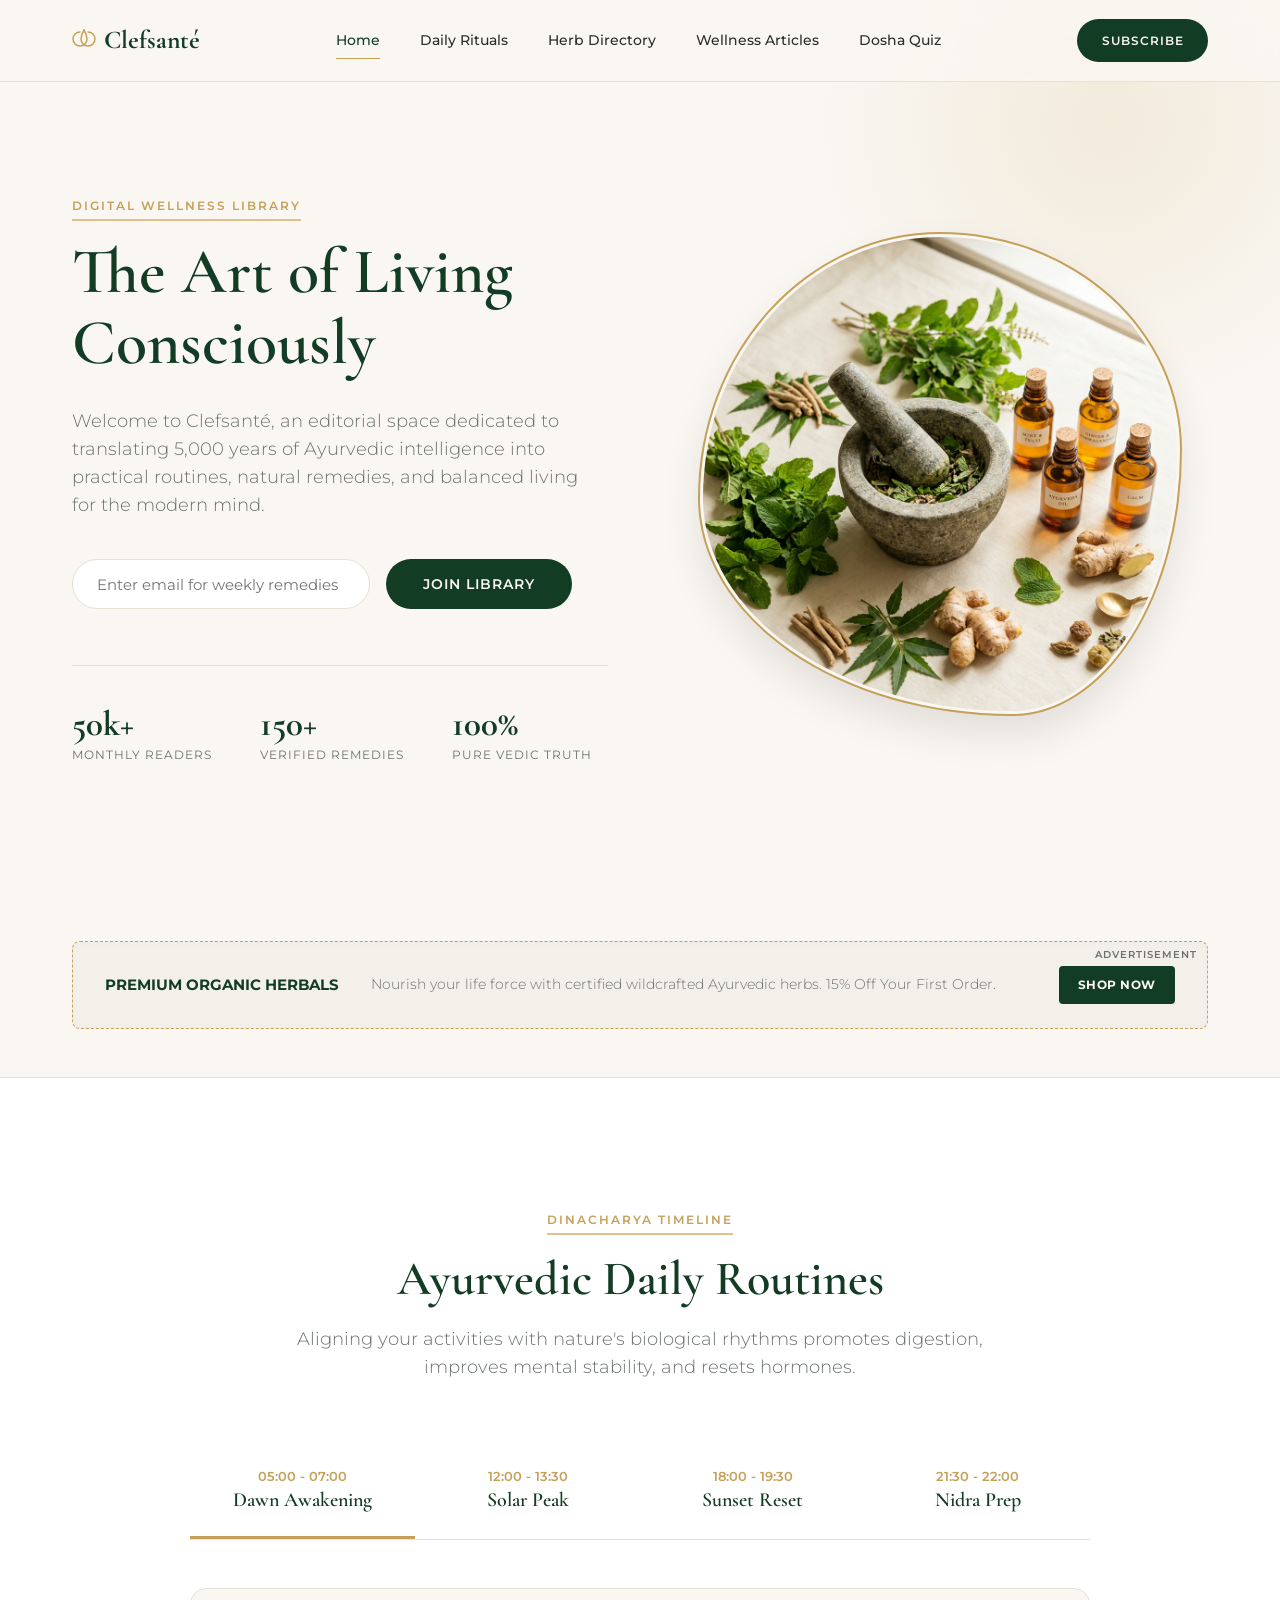
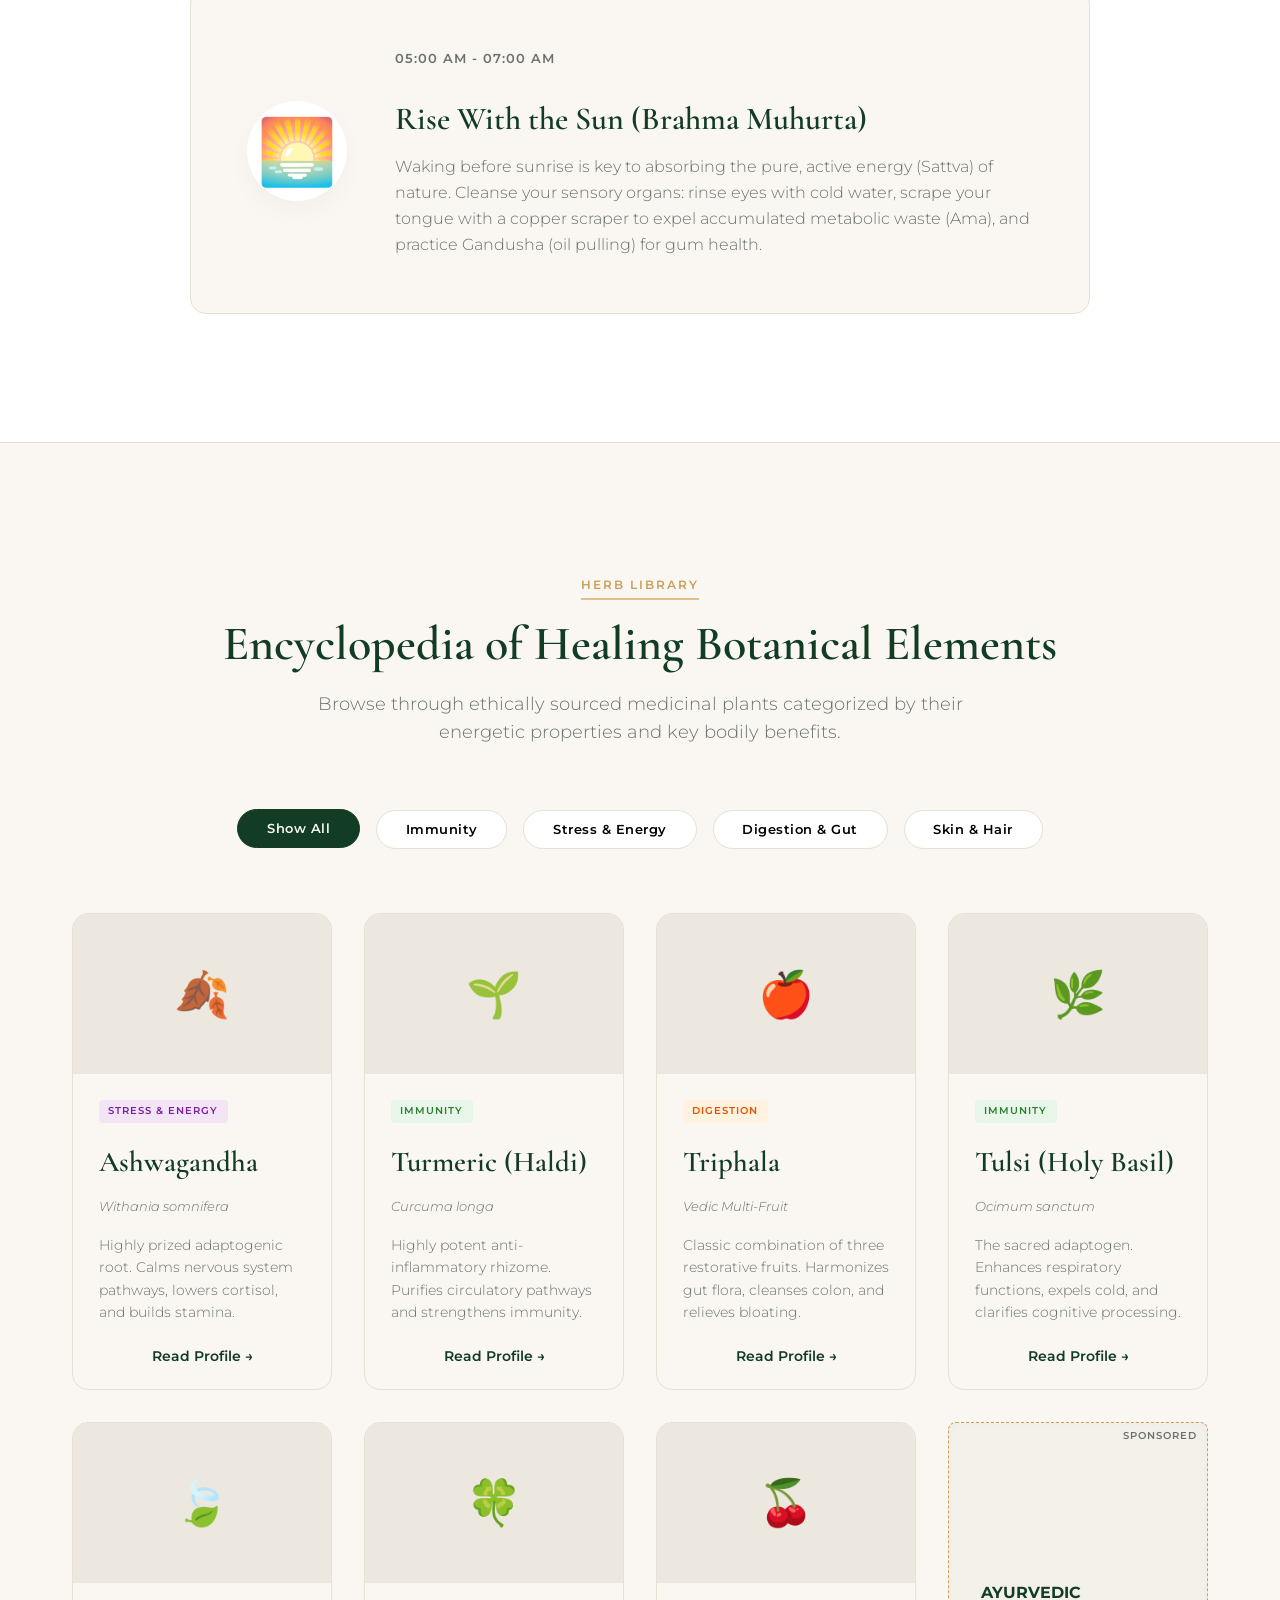
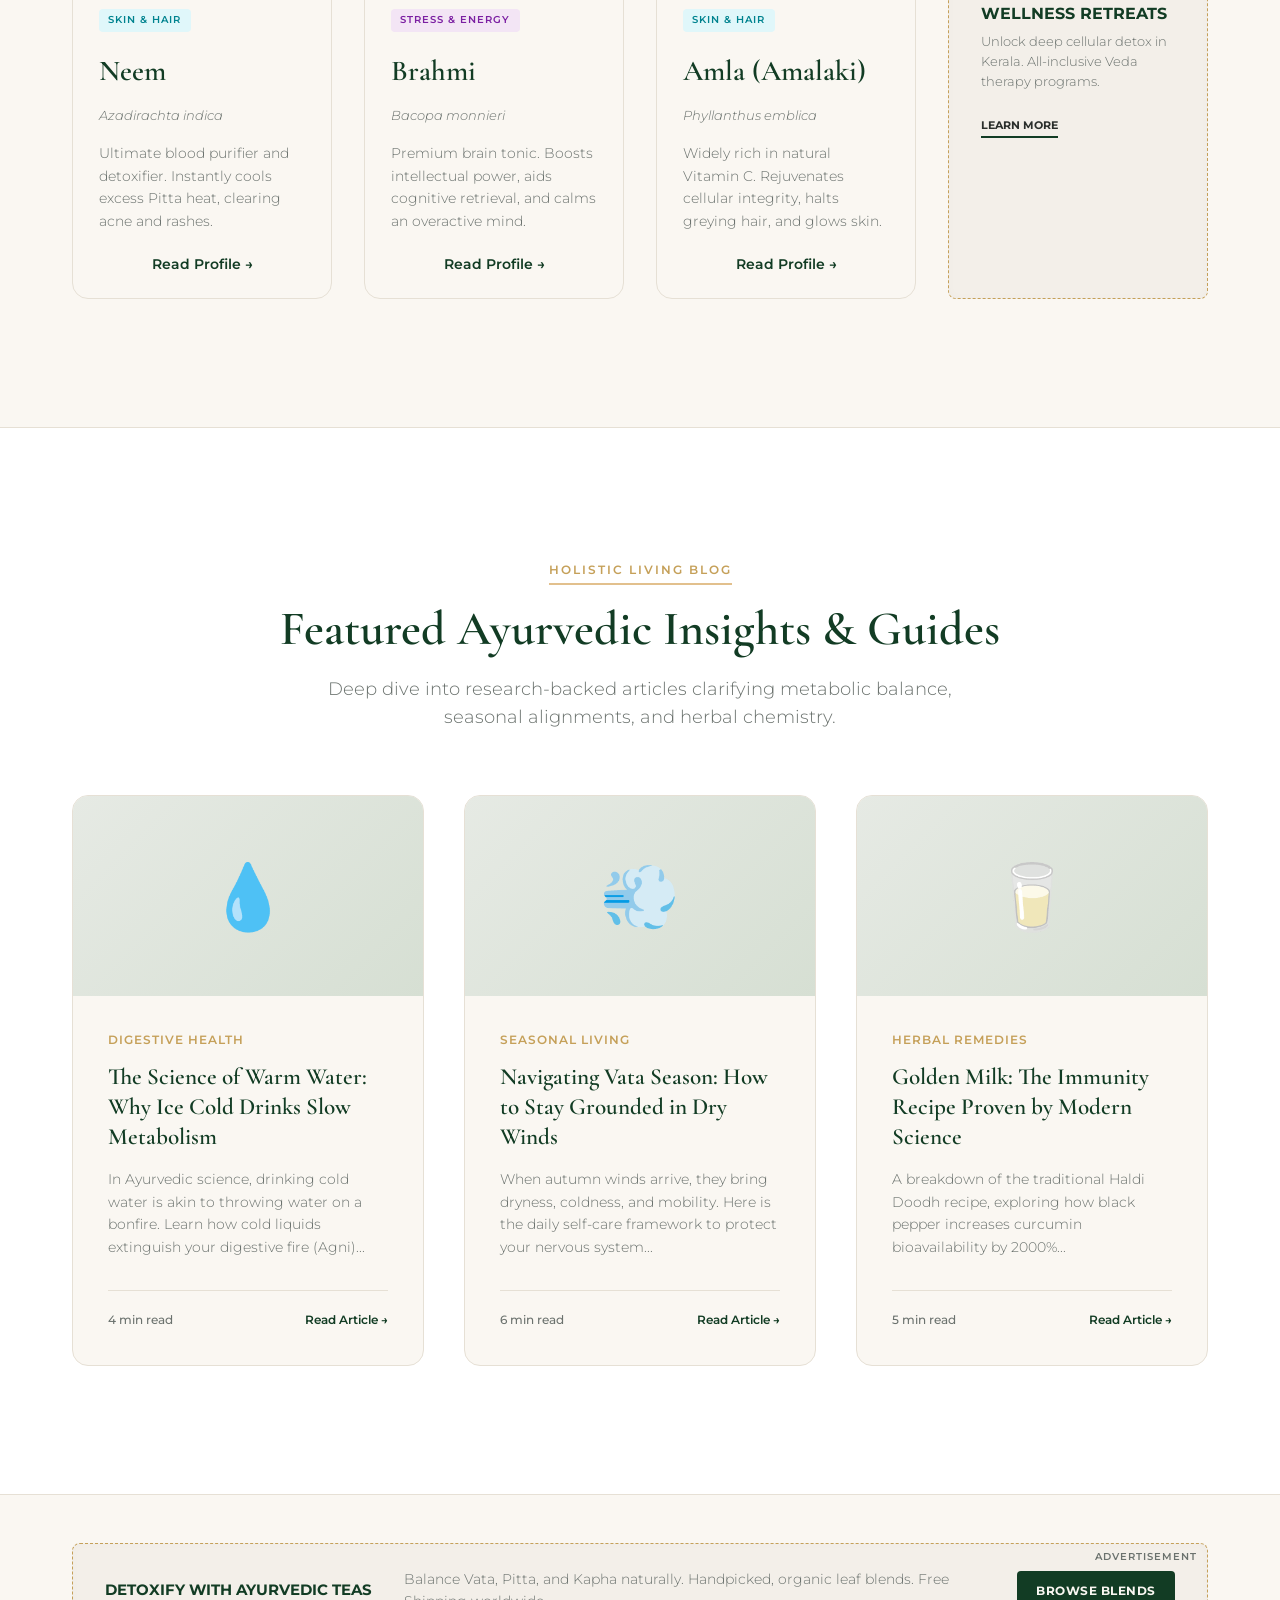
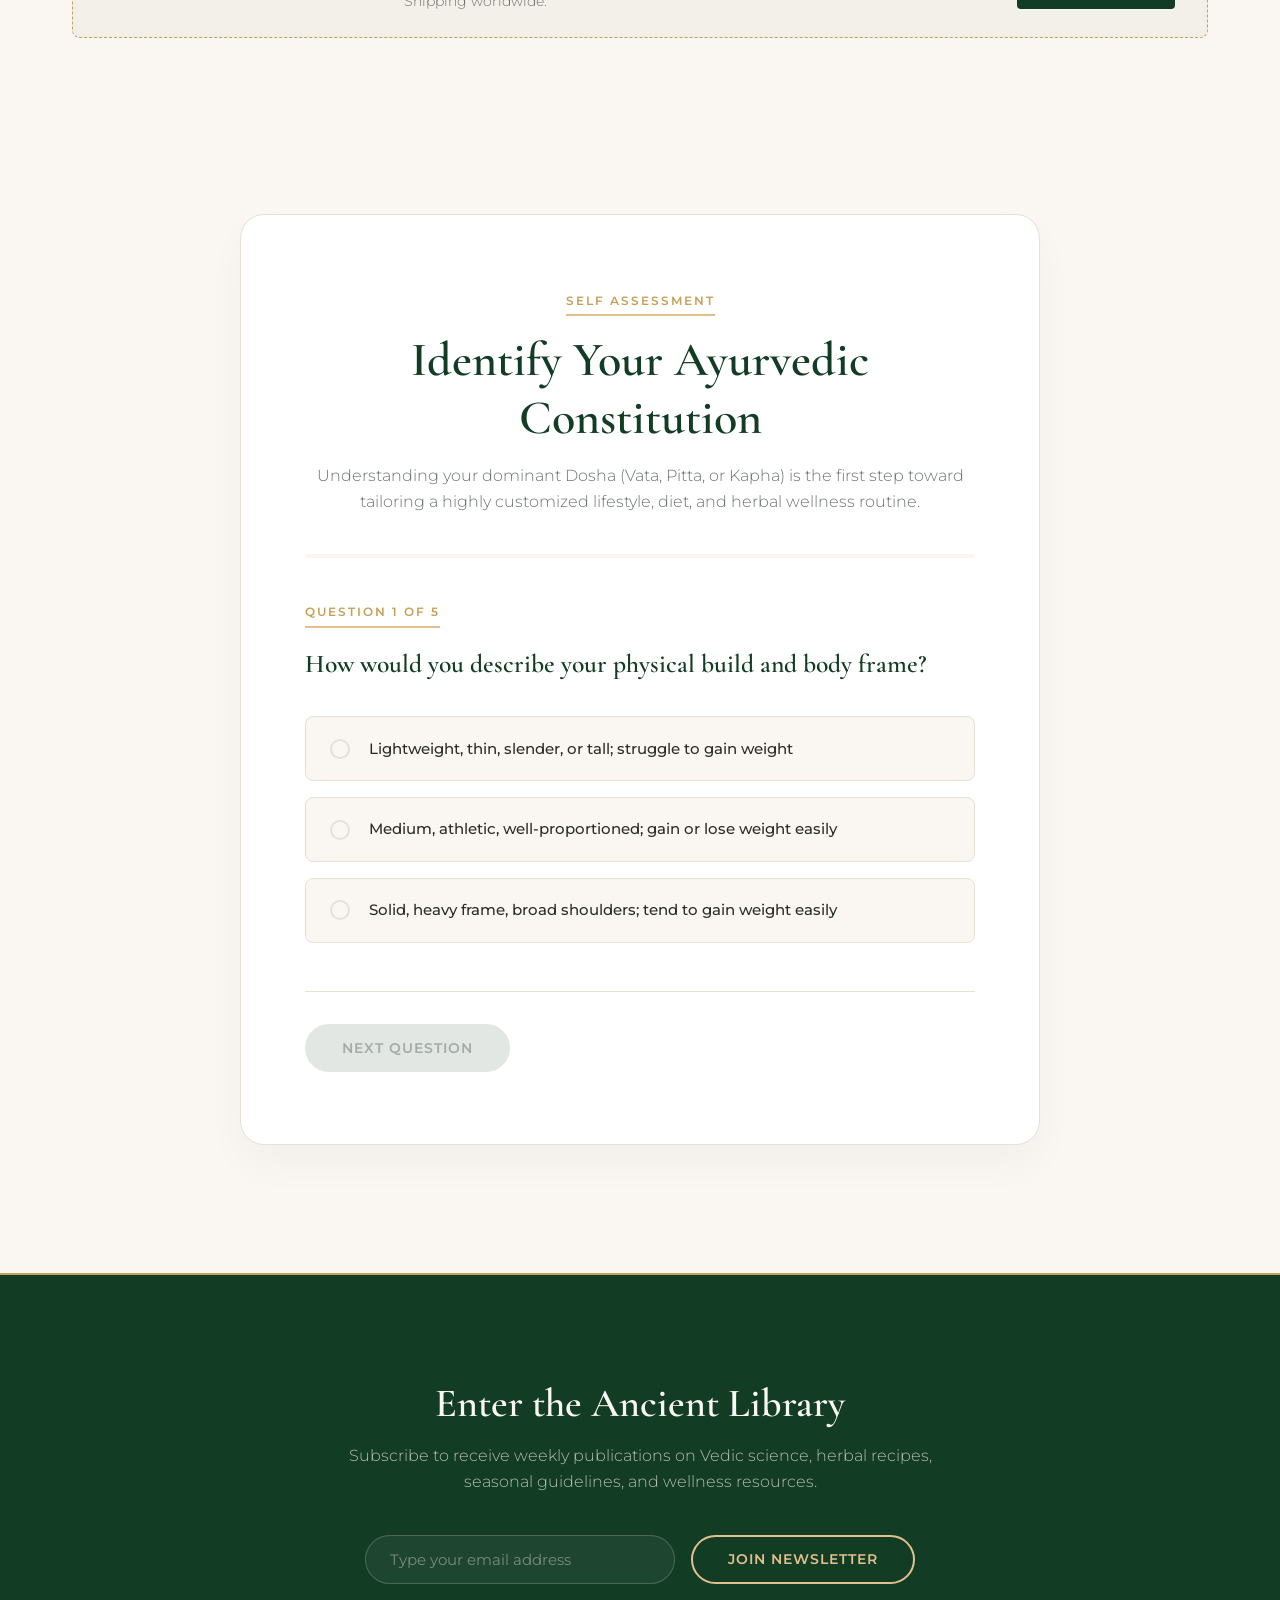
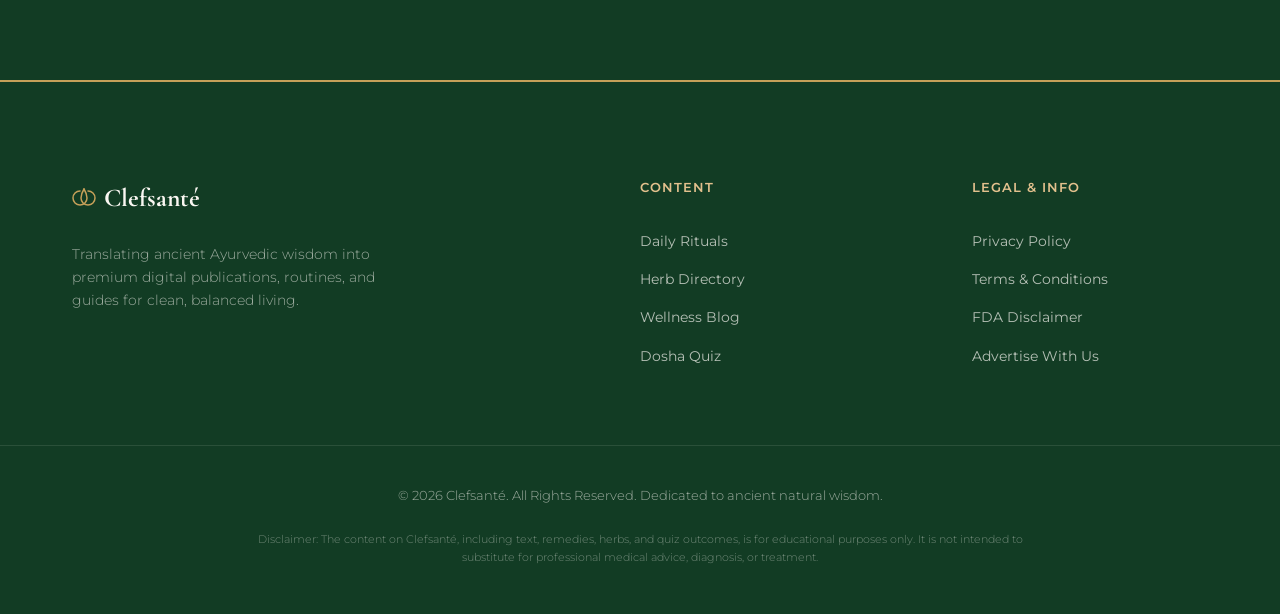
==== commit 4914f96b: "feat: convert site to premium editorial wellness hub and blog with ad placeholders" ====
--- a/index.html
+++ b/index.html
@@ -3,8 +3,8 @@
 <head>
     <meta charset="UTF-8">
     <meta name="viewport" content="width=device-width, initial-scale=1.0">
-    <meta name="description" content="Clefsanté - Premium Ayurvedic Wellness. Discover your Dosha body type, explore curated natural remedies, and book holistic wellness consultations.">
-    <title>Clefsanté - Ancient Ayurvedic Wisdom & Holistic Healing</title>
+    <meta name="description" content="Clefsanté - Your Premium Digital Library for Ayurvedic Wisdom, Daily Rituals, Natural Herbs, and Holistic Health Guides.">
+    <title>Clefsanté - Ancient Ayurvedic Wisdom & Holistic Health Hub</title>
     <!-- Google Fonts -->
     <link rel="preconnect" href="https://fonts.googleapis.com">
     <link rel="preconnect" href="https://fonts.gstatic.com" crossorigin>
@@ -25,13 +25,13 @@
             </a>
             <nav class="nav-links">
                 <a href="#home" class="active">Home</a>
-                <a href="#doshas">About Doshas</a>
-                <a href="#quiz">Find Your Dosha</a>
-                <a href="#remedies">Natural Remedies</a>
-                <a href="#contact">Consultations</a>
+                <a href="#rituals">Daily Rituals</a>
+                <a href="#herbs">Herb Directory</a>
+                <a href="#blog">Wellness Articles</a>
+                <a href="#quiz">Dosha Quiz</a>
             </nav>
             <div class="header-actions">
-                <a href="#contact" class="btn btn-primary btn-sm">Book a Consultation</a>
+                <a href="#newsletter-signup" class="btn btn-primary btn-sm">Subscribe</a>
                 <button class="mobile-menu-toggle" aria-label="Toggle Menu">
                     <span></span>
                     <span></span>
@@ -45,108 +45,298 @@
     <section id="home" class="hero">
         <div class="container grid-2">
             <div class="hero-content">
-                <div class="badge">Ancient Ayurvedic Wisdom</div>
-                <h1>Revitalize Your Mind, Body & Spirit</h1>
-                <p>Welcome to Clefsanté. We bridge ancient Vedic science with modern lifestyle wellness. Discover a personalized, natural pathway to restore balance, build immunity, and unlock vibrant health.</p>
-                <div class="hero-ctas">
-                    <a href="#quiz" class="btn btn-primary">Take Dosha Quiz</a>
-                    <a href="#remedies" class="btn btn-outline">Explore Herbs</a>
-                </div>
+                <div class="badge">Digital Wellness Library</div>
+                <h1>The Art of Living Consciously</h1>
+                <p>Welcome to Clefsanté, an editorial space dedicated to translating 5,000 years of Ayurvedic intelligence into practical routines, natural remedies, and balanced living for the modern mind.</p>
+                
+                <!-- Email Newsletter Capture -->
+                <form id="newsletter-form" class="hero-newsletter">
+                    <input type="email" placeholder="Enter email for weekly remedies" required>
+                    <button type="submit" class="btn btn-primary">Join Library</button>
+                </form>
+                <div id="newsletter-success" class="newsletter-success">
+                    <span>✓ Welcom to the circle! Check your inbox for our Dinacharya Guide.</span>
+                </div>
+
                 <div class="hero-stats">
                     <div class="stat-item">
-                        <span class="stat-num">5000+</span>
-                        <span class="stat-label">Years Wisdom</span>
+                        <span class="stat-num">50k+</span>
+                        <span class="stat-label">Monthly Readers</span>
+                    </div>
+                    <div class="stat-item">
+                        <span class="stat-num">150+</span>
+                        <span class="stat-label">Verified Remedies</span>
                     </div>
                     <div class="stat-item">
                         <span class="stat-num">100%</span>
-                        <span class="stat-label">Organic Remedies</span>
-                    </div>
-                    <div class="stat-item">
-                        <span class="stat-num">20k+</span>
-                        <span class="stat-label">Happy Lives</span>
+                        <span class="stat-label">Pure Vedic Truth</span>
                     </div>
                 </div>
             </div>
             <div class="hero-visual">
                 <div class="blob-wrapper">
                     <div class="blob-bg"></div>
-                    <img src="assets/hero-bg.png" alt="Ayurvedic herbs and mortar" class="hero-img">
-                </div>
-            </div>
-        </div>
-    </section>
-
-    <!-- About Doshas Section -->
-    <section id="doshas" class="doshas-section">
-        <div class="container text-center">
-            <div class="badge">The Three Energies</div>
-            <h2>Understanding the Tridoshas</h2>
-            <p class="section-subtitle">According to Ayurveda, every individual is unique and governed by three biological energies, or Doshas. True health lies in balancing these forces.</p>
-            
-            <div class="grid-3 dosha-cards">
-                <!-- Vata Card -->
-                <div class="dosha-card vata">
-                    <div class="dosha-icon">
-                        <svg viewBox="0 0 24 24" fill="none" stroke="currentColor" stroke-width="1.5">
-                            <path d="M2 12C2 12 5 7 12 7C19 7 22 12 22 12" stroke-linecap="round"/>
-                            <path d="M4 16C4 16 7 12 12 12C17 12 20 16 20 16" stroke-linecap="round"/>
-                            <path d="M6 8C6 8 8 5 12 5C16 5 18 8 18 8" stroke-linecap="round"/>
-                        </svg>
-                    </div>
-                    <h3>Vata Dosha</h3>
-                    <span class="dosha-elements">Air & Ether</span>
-                    <p>Governs movement, respiration, blood flow, and nervous system signals. When balanced, it inspires creativity and flexibility. Out of balance, it causes anxiety and fatigue.</p>
-                    <ul class="dosha-traits">
-                        <li><strong>Characteristics:</strong> Thin, light, active, cold-sensitive</li>
-                        <li><strong>Imbalance sign:</strong> Dry skin, bloating, insomnia</li>
-                    </ul>
-                </div>
-
-                <!-- Pitta Card -->
-                <div class="dosha-card pitta">
-                    <div class="dosha-icon">
-                        <svg viewBox="0 0 24 24" fill="none" stroke="currentColor" stroke-width="1.5">
-                            <path d="M12 2L15 9H9L12 2Z" stroke-linecap="round" stroke-linejoin="round"/>
-                            <path d="M12 22C16.4183 22 20 18.4183 20 14C20 9.58172 12 4 12 4C12 4 4 9.58172 4 14C4 18.4183 7.58172 22 12 22Z" stroke-linecap="round" stroke-linejoin="round"/>
-                        </svg>
-                    </div>
-                    <h3>Pitta Dosha</h3>
-                    <span class="dosha-elements">Fire & Water</span>
-                    <p>Controls metabolism, digestion, body temperature, and critical processing. Balanced Pitta brings strong understanding, intelligence, and drive. Imbalances lead to anger and inflammation.</p>
-                    <ul class="dosha-traits">
-                        <li><strong>Characteristics:</strong> Medium build, warm, sharp mind</li>
-                        <li><strong>Imbalance sign:</strong> Heartburn, skin rashes, irritability</li>
-                    </ul>
-                </div>
-
-                <!-- Kapha Card -->
-                <div class="dosha-card kapha">
-                    <div class="dosha-icon">
-                        <svg viewBox="0 0 24 24" fill="none" stroke="currentColor" stroke-width="1.5">
-                            <path d="M12 22C17.5228 22 22 17.5228 22 12C22 6.47715 17.5228 2 12 2C6.47715 2 2 6.47715 2 12C2 17.5228 6.47715 2 12 22Z" stroke-linecap="round"/>
-                            <path d="M12 18C15.3137 18 18 15.3137 18 12C18 8.68629 15.3137 6 12 6C8.68629 6 6 8.68629 6 12C6 15.3137 8.68629 18 12 18Z" stroke-linecap="round"/>
-                        </svg>
-                    </div>
-                    <h3>Kapha Dosha</h3>
-                    <span class="dosha-elements">Earth & Water</span>
-                    <p>Maintains body structure, lubrication, joints, and fluid balance. A balanced Kapha exhibits love, patience, stability, and stamina. Excess Kapha results in lethargy and weight gain.</p>
-                    <ul class="dosha-traits">
-                        <li><strong>Characteristics:</strong> Solid build, calm, deliberate</li>
-                        <li><strong>Imbalance sign:</strong> Congestion, sluggishness, depression</li>
-                    </ul>
-                </div>
-            </div>
-        </div>
-    </section>
-
-    <!-- Interactive Dosha Quiz -->
+                    <img src="assets/hero-bg.png" alt="Ayurvedic natural herbs and elements" class="hero-img">
+                </div>
+            </div>
+        </div>
+    </section>
+
+    <!-- Ad Placeholder 1: Top Banner -->
+    <div class="ad-container ad-banner-top">
+        <div class="ad-box leaderboard">
+            <span class="ad-label">Advertisement</span>
+            <div class="ad-content">
+                <h4>Premium Organic Herbals</h4>
+                <p>Nourish your life force with certified wildcrafted Ayurvedic herbs. 15% Off Your First Order.</p>
+                <a href="#" class="ad-btn">Shop Now</a>
+            </div>
+        </div>
+    </div>
+
+    <!-- Daily Rituals (Dinacharya) Section -->
+    <section id="rituals" class="rituals-section">
+        <div class="container">
+            <div class="text-center">
+                <div class="badge">Dinacharya Timeline</div>
+                <h2>Ayurvedic Daily Routines</h2>
+                <p class="section-subtitle">Aligning your activities with nature's biological rhythms promotes digestion, improves mental stability, and resets hormones.</p>
+            </div>
+
+            <div class="timeline-container">
+                <!-- Timeline Navigation Tabs -->
+                <div class="timeline-tabs">
+                    <button class="timeline-tab active" data-time="morning">
+                        <span class="time-hour">05:00 - 07:00</span>
+                        <span class="time-name">Dawn Awakening</span>
+                    </button>
+                    <button class="timeline-tab" data-time="midday">
+                        <span class="time-hour">12:00 - 13:30</span>
+                        <span class="time-name">Solar Peak</span>
+                    </button>
+                    <button class="timeline-tab" data-time="evening">
+                        <span class="time-hour">18:00 - 19:30</span>
+                        <span class="time-name">Sunset Reset</span>
+                    </button>
+                    <button class="timeline-tab" data-time="night">
+                        <span class="time-hour">21:30 - 22:00</span>
+                        <span class="time-name">Nidra Prep</span>
+                    </button>
+                </div>
+
+                <!-- Timeline Display Card -->
+                <div class="timeline-content-card" id="timeline-card">
+                    <!-- Loaded dynamically via script.js -->
+                </div>
+            </div>
+        </div>
+    </section>
+
+    <!-- Herb Directory Section (Filterable Encyclopedia) -->
+    <section id="herbs" class="herbs-section">
+        <div class="container">
+            <div class="text-center">
+                <div class="badge">Herb Library</div>
+                <h2>Encyclopedia of Healing Botanical Elements</h2>
+                <p class="section-subtitle">Browse through ethically sourced medicinal plants categorized by their energetic properties and key bodily benefits.</p>
+            </div>
+
+            <!-- Library Category Filters -->
+            <div class="filter-bar">
+                <button class="filter-btn active" data-category="all">Show All</button>
+                <button class="filter-btn" data-category="immunity">Immunity</button>
+                <button class="filter-btn" data-category="stress">Stress & Energy</button>
+                <button class="filter-btn" data-category="digestion">Digestion & Gut</button>
+                <button class="filter-btn" data-category="skin">Skin & Hair</button>
+            </div>
+
+            <!-- Herb Grid -->
+            <div class="grid-4 remedies-grid" id="herb-grid">
+                <!-- Ashwagandha -->
+                <div class="herb-card" data-herb="ashwagandha" data-category="stress">
+                    <div class="herb-img-placeholder">🍂</div>
+                    <div class="herb-info">
+                        <span class="herb-tag stress">Stress & Energy</span>
+                        <h3>Ashwagandha</h3>
+                        <p class="herb-botanical">Withania somnifera</p>
+                        <p class="herb-desc">Highly prized adaptogenic root. Calms nervous system pathways, lowers cortisol, and builds stamina.</p>
+                        <button class="btn-link">Read Profile →</button>
+                    </div>
+                </div>
+
+                <!-- Turmeric -->
+                <div class="herb-card" data-herb="turmeric" data-category="immunity">
+                    <div class="herb-img-placeholder">🌱</div>
+                    <div class="herb-info">
+                        <span class="herb-tag immunity">Immunity</span>
+                        <h3>Turmeric (Haldi)</h3>
+                        <p class="herb-botanical">Curcuma longa</p>
+                        <p class="herb-desc">Highly potent anti-inflammatory rhizome. Purifies circulatory pathways and strengthens immunity.</p>
+                        <button class="btn-link">Read Profile →</button>
+                    </div>
+                </div>
+
+                <!-- Triphala -->
+                <div class="herb-card" data-herb="triphala" data-category="digestion">
+                    <div class="herb-img-placeholder">🍎</div>
+                    <div class="herb-info">
+                        <span class="herb-tag digestion">Digestion</span>
+                        <h3>Triphala</h3>
+                        <p class="herb-botanical">Vedic Multi-Fruit</p>
+                        <p class="herb-desc">Classic combination of three restorative fruits. Harmonizes gut flora, cleanses colon, and relieves bloating.</p>
+                        <button class="btn-link">Read Profile →</button>
+                    </div>
+                </div>
+
+                <!-- Tulsi -->
+                <div class="herb-card" data-herb="tulsi" data-category="immunity">
+                    <div class="herb-img-placeholder">🌿</div>
+                    <div class="herb-info">
+                        <span class="herb-tag immunity">Immunity</span>
+                        <h3>Tulsi (Holy Basil)</h3>
+                        <p class="herb-botanical">Ocimum sanctum</p>
+                        <p class="herb-desc">The sacred adaptogen. Enhances respiratory functions, expels cold, and clarifies cognitive processing.</p>
+                        <button class="btn-link">Read Profile →</button>
+                    </div>
+                </div>
+
+                <!-- Neem -->
+                <div class="herb-card" data-herb="neem" data-category="skin">
+                    <div class="herb-img-placeholder">🍃</div>
+                    <div class="herb-info">
+                        <span class="herb-tag skin">Skin & Hair</span>
+                        <h3>Neem</h3>
+                        <p class="herb-botanical">Azadirachta indica</p>
+                        <p class="herb-desc">Ultimate blood purifier and detoxifier. Instantly cools excess Pitta heat, clearing acne and rashes.</p>
+                        <button class="btn-link">Read Profile →</button>
+                    </div>
+                </div>
+
+                <!-- Brahmi -->
+                <div class="herb-card" data-herb="brahmi" data-category="stress">
+                    <div class="herb-img-placeholder">🍀</div>
+                    <div class="herb-info">
+                        <span class="herb-tag stress">Stress & Energy</span>
+                        <h3>Brahmi</h3>
+                        <p class="herb-botanical">Bacopa monnieri</p>
+                        <p class="herb-desc">Premium brain tonic. Boosts intellectual power, aids cognitive retrieval, and calms an overactive mind.</p>
+                        <button class="btn-link">Read Profile →</button>
+                    </div>
+                </div>
+
+                <!-- Amla -->
+                <div class="herb-card" data-herb="amla" data-category="skin">
+                    <div class="herb-img-placeholder">🍒</div>
+                    <div class="herb-info">
+                        <span class="herb-tag skin">Skin & Hair</span>
+                        <h3>Amla (Amalaki)</h3>
+                        <p class="herb-botanical">Phyllanthus emblica</p>
+                        <p class="herb-desc">Widely rich in natural Vitamin C. Rejuvenates cellular integrity, halts greying hair, and glows skin.</p>
+                        <button class="btn-link">Read Profile →</button>
+                    </div>
+                </div>
+
+                <!-- Ad Space 2: In-Grid Ad Card -->
+                <div class="ad-card-grid">
+                    <div class="ad-box rectangle">
+                        <span class="ad-label">Sponsored</span>
+                        <div class="ad-content-rec">
+                            <h4>Ayurvedic Wellness Retreats</h4>
+                            <p>Unlock deep cellular detox in Kerala. All-inclusive Veda therapy programs.</p>
+                            <a href="#" class="ad-btn-sm">Learn More</a>
+                        </div>
+                    </div>
+                </div>
+
+            </div>
+        </div>
+    </section>
+
+    <!-- Modal for Herb/Article details -->
+    <div class="modal" id="details-modal">
+        <div class="modal-content">
+            <button class="modal-close" aria-label="Close modal">&times;</button>
+            <div id="modal-body-content">
+                <!-- Filled dynamically by script.js -->
+            </div>
+        </div>
+    </div>
+
+    <!-- Editorial Blog / Articles Grid -->
+    <section id="blog" class="blog-section">
+        <div class="container">
+            <div class="text-center">
+                <div class="badge">Holistic Living Blog</div>
+                <h2>Featured Ayurvedic Insights & Guides</h2>
+                <p class="section-subtitle">Deep dive into research-backed articles clarifying metabolic balance, seasonal alignments, and herbal chemistry.</p>
+            </div>
+
+            <div class="grid-3 blog-grid">
+                <!-- Article 1 -->
+                <div class="blog-post-card" data-article="warm-water">
+                    <div class="blog-post-img-placeholder">💧</div>
+                    <div class="blog-post-body">
+                        <span class="blog-post-category">Digestive Health</span>
+                        <h3>The Science of Warm Water: Why Ice Cold Drinks Slow Metabolism</h3>
+                        <p>In Ayurvedic science, drinking cold water is akin to throwing water on a bonfire. Learn how cold liquids extinguish your digestive fire (Agni)...</p>
+                        <div class="blog-post-meta">
+                            <span class="read-time">4 min read</span>
+                            <button class="btn-link font-sm">Read Article →</button>
+                        </div>
+                    </div>
+                </div>
+
+                <!-- Article 2 -->
+                <div class="blog-post-card" data-article="vata-season">
+                    <div class="blog-post-img-placeholder">💨</div>
+                    <div class="blog-post-body">
+                        <span class="blog-post-category">Seasonal Living</span>
+                        <h3>Navigating Vata Season: How to Stay Grounded in Dry Winds</h3>
+                        <p>When autumn winds arrive, they bring dryness, coldness, and mobility. Here is the daily self-care framework to protect your nervous system...</p>
+                        <div class="blog-post-meta">
+                            <span class="read-time">6 min read</span>
+                            <button class="btn-link font-sm">Read Article →</button>
+                        </div>
+                    </div>
+                </div>
+
+                <!-- Article 3 -->
+                <div class="blog-post-card" data-article="golden-milk">
+                    <div class="blog-post-img-placeholder">🥛</div>
+                    <div class="blog-post-body">
+                        <span class="blog-post-category">Herbal Remedies</span>
+                        <h3>Golden Milk: The Immunity Recipe Proven by Modern Science</h3>
+                        <p>A breakdown of the traditional Haldi Doodh recipe, exploring how black pepper increases curcumin bioavailability by 2000%...</p>
+                        <div class="blog-post-meta">
+                            <span class="read-time">5 min read</span>
+                            <button class="btn-link font-sm">Read Article →</button>
+                        </div>
+                    </div>
+                </div>
+            </div>
+        </div>
+    </section>
+
+    <!-- Ad Placeholder 3: Mid-page Banner -->
+    <div class="ad-container ad-banner-mid">
+        <div class="ad-box leaderboard">
+            <span class="ad-label">Advertisement</span>
+            <div class="ad-content">
+                <h4>Detoxify With Ayurvedic Teas</h4>
+                <p>Balance Vata, Pitta, and Kapha naturally. Handpicked, organic leaf blends. Free Shipping worldwide.</p>
+                <a href="#" class="ad-btn">Browse Blends</a>
+            </div>
+        </div>
+    </div>
+
+    <!-- Interactive Dosha Quiz (High Engagement Widget) -->
     <section id="quiz" class="quiz-section">
         <div class="container">
             <div class="quiz-box">
                 <div class="quiz-header text-center">
                     <div class="badge">Self Assessment</div>
-                    <h2>Discover Your Dominant Dosha</h2>
-                    <p>Answer these lifestyle and physical attributes questions to reveal your natural mind-body constitution.</p>
+                    <h2>Identify Your Ayurvedic Constitution</h2>
+                    <p>Understanding your dominant Dosha (Vata, Pitta, or Kapha) is the first step toward tailoring a highly customized lifestyle, diet, and herbal wellness routine.</p>
                 </div>
                 
                 <div class="quiz-progress-bar">
@@ -154,9 +344,8 @@
                 </div>
 
                 <div class="quiz-body">
-                    <!-- Dynamic Question Area -->
                     <div id="quiz-container">
-                        <!-- Questions will be loaded dynamically by script.js -->
+                        <!-- Loaded dynamically via script.js -->
                     </div>
                 </div>
 
@@ -168,162 +357,17 @@
         </div>
     </section>
 
-    <!-- Natural Remedies Section -->
-    <section id="remedies" class="remedies-section">
-        <div class="container">
-            <div class="text-center">
-                <div class="badge">Nature's Apothecary</div>
-                <h2>Time-Tested Ayurvedic Herbs</h2>
-                <p class="section-subtitle">Harness the healing powers of 100% natural, ethically sourced Ayurvedic remedies that work in harmony with your biological constitution.</p>
-            </div>
-
-            <div class="grid-4 remedies-grid">
-                <!-- Herb 1 -->
-                <div class="herb-card" data-herb="ashwagandha">
-                    <div class="herb-img-placeholder">
-                        <div class="leaf-pattern">🍂</div>
-                    </div>
-                    <div class="herb-info">
-                        <span class="herb-tag vata">Vata / Kapha</span>
-                        <h3>Ashwagandha</h3>
-                        <p class="herb-botanical">Withania somnifera</p>
-                        <p class="herb-desc">The ultimate adaptogen. Promotes deep relaxation, counters stress, builds stamina, and rejuvenates the nervous system.</p>
-                        <button class="btn-link">Read Details →</button>
-                    </div>
-                </div>
-
-                <!-- Herb 2 -->
-                <div class="herb-card" data-herb="turmeric">
-                    <div class="herb-img-placeholder">
-                        <div class="leaf-pattern">🌱</div>
-                    </div>
-                    <div class="herb-info">
-                        <span class="herb-tag pitta">Pitta / Kapha</span>
-                        <h3>Turmeric (Haldi)</h3>
-                        <p class="herb-botanical">Curcuma longa</p>
-                        <p class="herb-desc">A powerful anti-inflammatory and blood purifier. Enhances immunity, improves joint flexibility, and promotes glowing skin health.</p>
-                        <button class="btn-link">Read Details →</button>
-                    </div>
-                </div>
-
-                <!-- Herb 3 -->
-                <div class="herb-card" data-herb="triphala">
-                    <div class="herb-img-placeholder">
-                        <div class="leaf-pattern">🍎</div>
-                    </div>
-                    <div class="herb-info">
-                        <span class="herb-tag tridosha">Tridoshic (All)</span>
-                        <h3>Triphala</h3>
-                        <p class="herb-botanical">Three Fruits Formula</p>
-                        <p class="herb-desc">A classic combination of Amla, Haritaki, and Bibhitaki. Supports digestions, gently detoxifies, and acts as a strong antioxidant.</p>
-                        <button class="btn-link">Read Details →</button>
-                    </div>
-                </div>
-
-                <!-- Herb 4 -->
-                <div class="herb-card" data-herb="tulsi">
-                    <div class="herb-img-placeholder">
-                        <div class="leaf-pattern">🌿</div>
-                    </div>
-                    <div class="herb-info">
-                        <span class="herb-tag kapha">Vata / Kapha</span>
-                        <h3>Tulsi (Holy Basil)</h3>
-                        <p class="herb-botanical">Ocimum sanctum</p>
-                        <p class="herb-desc">"The Queen of Herbs." Supports respiratory wellness, balances stress responses, and clears mental fog.</p>
-                        <button class="btn-link">Read Details →</button>
-                    </div>
-                </div>
-            </div>
-        </div>
-    </section>
-
-    <!-- Modal for Herb details -->
-    <div class="modal" id="herb-modal">
-        <div class="modal-content">
-            <button class="modal-close" aria-label="Close modal">&times;</button>
-            <div id="modal-body-content">
-                <!-- Filled dynamically by script.js -->
-            </div>
-        </div>
-    </div>
-
-    <!-- Booking / Consultation Form Section -->
-    <section id="contact" class="consult-section">
-        <div class="container grid-2">
-            <div class="consult-info">
-                <div class="badge">Personalized Care</div>
-                <h2>Connect With a Certified Ayurvedic Vaidya</h2>
-                <p>An Ayurvedic consultation is an in-depth exploration of your unique physical and emotional constitution. Get personalized dietary plans, herbal recipes, and detox guides tailored to your Dosha.</p>
-                <div class="consult-benefits">
-                    <div class="benefit-item">
-                        <div class="benefit-icon">✓</div>
-                        <div>
-                            <h4>Individualized Analysis</h4>
-                            <p>Get a comprehensive pulse and tongue assessment (physically or via video call).</p>
-                        </div>
-                    </div>
-                    <div class="benefit-item">
-                        <div class="benefit-icon">✓</div>
-                        <div>
-                            <h4>Custom Diet & Lifestyle Plans</h4>
-                            <p>Daily routines, yoga postures, and dietary maps designed for your body type.</p>
-                        </div>
-                    </div>
-                    <div class="benefit-item">
-                        <div class="benefit-icon">✓</div>
-                        <div>
-                            <h4>Herbal Formulations</h4>
-                            <p>Direct recommendations for premium organic Veda remedies.</p>
-                        </div>
-                    </div>
-                </div>
-            </div>
-            
-            <div class="consult-form-wrapper">
-                <form id="booking-form" class="booking-form">
-                    <h3>Schedule Your Consult</h3>
-                    <p class="form-sub">Online video call & physical visits available</p>
-                    
-                    <div class="form-group">
-                        <label for="name">Your Name</label>
-                        <input type="text" id="name" required placeholder="John Doe">
-                    </div>
-                    
-                    <div class="form-group">
-                        <label for="email">Email Address</label>
-                        <input type="email" id="email" required placeholder="john@example.com">
-                    </div>
-
-                    <div class="grid-2 gap-sm">
-                        <div class="form-group">
-                            <label for="date">Select Date</label>
-                            <input type="date" id="date" required>
-                        </div>
-                        <div class="form-group">
-                            <label for="consult-type">Consult Type</label>
-                            <select id="consult-type" required>
-                                <option value="" disabled selected>Select option</option>
-                                <option value="general">General Wellness Audit</option>
-                                <option value="dosha">Dosha-Specific Therapy</option>
-                                <option value="diet">Diet & Nutrition Chart</option>
-                                <option value="remedies">Chronic Ailments Remediation</option>
-                            </select>
-                        </div>
-                    </div>
-
-                    <div class="form-group">
-                        <label for="message">Primary Concerns (Optional)</label>
-                        <textarea id="message" rows="3" placeholder="Tell us briefly about your concerns (e.g. digestive issues, insomnia)"></textarea>
-                    </div>
-
-                    <button type="submit" class="btn btn-primary btn-block">Confirm Appointment</button>
-                    
-                    <div id="booking-success" class="booking-success-msg">
-                        <div class="success-icon">✓</div>
-                        <h4>Appointment Requested!</h4>
-                        <p>Thank you. Our Ayurvedic coordinator will contact you within 2 hours to confirm your video consult window.</p>
-                    </div>
-                </form>
+    <!-- Newsletter Footer Callout -->
+    <section id="newsletter-signup" class="newsletter-callout">
+        <div class="container text-center">
+            <h3>Enter the Ancient Library</h3>
+            <p>Subscribe to receive weekly publications on Vedic science, herbal recipes, seasonal guidelines, and wellness resources.</p>
+            <form id="footer-newsletter-form" class="footer-newsletter">
+                <input type="email" placeholder="Type your email address" required>
+                <button type="submit" class="btn btn-outline">Join Newsletter</button>
+            </form>
+            <div id="footer-newsletter-success" class="newsletter-success text-white">
+                <span>✓ Successfully subscribed! Thank you for joining Clefsanté.</span>
             </div>
         </div>
     </section>
@@ -339,16 +383,16 @@
                     </svg>
                     <span>Clefsanté</span>
                 </a>
-                <p>Providing authentic, premium Ayurvedic solutions and guidance for holistic mental, physical, and sensory wellness.</p>
+                <p>Translating ancient Ayurvedic wisdom into premium digital publications, routines, and guides for clean, balanced living.</p>
             </div>
             
             <div class="footer-links">
-                <h4>Explore</h4>
+                <h4>Content</h4>
                 <ul>
-                    <li><a href="#home">Home</a></li>
-                    <li><a href="#doshas">About Doshas</a></li>
-                    <li><a href="#quiz">Find Your Dosha</a></li>
-                    <li><a href="#remedies">Natural Herbs</a></li>
+                    <li><a href="#rituals">Daily Rituals</a></li>
+                    <li><a href="#herbs">Herb Directory</a></li>
+                    <li><a href="#blog">Wellness Blog</a></li>
+                    <li><a href="#quiz">Dosha Quiz</a></li>
                 </ul>
             </div>
 
@@ -356,17 +400,17 @@
                 <h4>Legal & Info</h4>
                 <ul>
                     <li><a href="#">Privacy Policy</a></li>
-                    <li><a href="#">Terms of Service</a></li>
+                    <li><a href="#">Terms & Conditions</a></li>
                     <li><a href="#">FDA Disclaimer</a></li>
-                    <li><a href="#contact">Contact Support</a></li>
+                    <li><a href="#">Advertise With Us</a></li>
                 </ul>
             </div>
         </div>
         
         <div class="footer-bottom text-center">
             <div class="container">
-                <p>&copy; 2026 Clefsanté. All Rights Reserved. Devoted to ancient natural wellness.</p>
-                <p class="disclaimer">Disclaimer: Ayurvedic consultations and information on this site are for educational purposes only and are not meant to replace standard medical diagnosis or treatment.</p>
+                <p>&copy; 2026 Clefsanté. All Rights Reserved. Dedicated to ancient natural wisdom.</p>
+                <p class="disclaimer">Disclaimer: The content on Clefsanté, including text, remedies, herbs, and quiz outcomes, is for educational purposes only. It is not intended to substitute for professional medical advice, diagnosis, or treatment.</p>
             </div>
         </div>
     </footer>
--- a/style.css
+++ b/style.css
@@ -1,5 +1,5 @@
 /* ==========================================================================
-   PranaVeda - Design System & Custom Styles
+   Clefsanté - Design System & Editorial Styles
    ========================================================================== */
 
 :root {
@@ -16,12 +16,19 @@
     --text-muted: #6B726E;          /* Soft Muted Grey */
     --border-color: #E6E0D5;        /* Light Beige Border */
 
-    /* Dosha Badge Backgrounds */
-    --vata-bg: #E3F2FD;
+    /* Herb Tag Colors */
+    --stress-bg: #F3E5F5;
+    --stress-text: #7B1FA2;
+    --immunity-bg: #E8F5E9;
+    --immunity-text: #2E7D32;
+    --digestion-bg: #FFF3E0;
+    --digestion-text: #E65100;
+    --skin-bg: #E0F7FA;
+    --skin-text: #00838F;
+
+    /* Dosha Colors */
     --vata-text: #0D47A1;
-    --pitta-bg: #FBE9E7;
     --pitta-text: #D84315;
-    --kapha-bg: #E8F5E9;
     --kapha-text: #1B5E20;
 
     /* Fonts */
@@ -184,7 +191,7 @@
 }
 
 .btn-block {
-    display: width;
+    display: block;
     width: 100%;
 }
 
@@ -355,10 +362,41 @@
     max-width: 520px;
 }
 
-.hero-ctas {
-    display: flex;
-    gap: 1.5rem;
-    margin-bottom: 4rem;
+.hero-newsletter {
+    display: flex;
+    gap: 1rem;
+    max-width: 500px;
+    margin-bottom: 3.5rem;
+}
+
+.hero-newsletter input {
+    flex: 1;
+    font-family: var(--font-sans);
+    font-size: 0.95rem;
+    padding: 0.9rem 1.5rem;
+    border: 1px solid var(--border-color);
+    border-radius: 50px;
+    background-color: var(--bg-white);
+    color: var(--text-charcoal);
+    outline: none;
+    transition: var(--transition-smooth);
+}
+
+.hero-newsletter input:focus {
+    border-color: var(--gold-color);
+}
+
+.newsletter-success {
+    display: none;
+    color: var(--primary-light);
+    font-size: 0.85rem;
+    font-weight: 600;
+    margin-bottom: 3rem;
+    animation: fadeIn 0.5s ease;
+}
+
+.newsletter-success.text-white {
+    color: var(--accent-color);
 }
 
 .hero-stats {
@@ -442,274 +480,241 @@
     }
 }
 
-/* Doshas Section */
-.doshas-section {
+/* Ad Placeholders Styling */
+.ad-container {
+    max-width: var(--container-max-width);
+    margin: 3rem auto;
+    padding: 0 2rem;
+}
+
+.ad-box {
+    background-color: #F3EFE9;
+    border: 1px dashed var(--gold-color);
+    border-radius: var(--border-radius-sm);
+    position: relative;
+    overflow: hidden;
+    padding: 1.5rem 2rem;
+    box-shadow: inset 0 0 10px rgba(0, 0, 0, 0.02);
+}
+
+.ad-label {
+    position: absolute;
+    top: 5px;
+    right: 10px;
+    font-size: 0.6rem;
+    text-transform: uppercase;
+    letter-spacing: 1px;
+    color: var(--text-muted);
+    font-weight: 600;
+}
+
+.ad-box.leaderboard .ad-content {
+    display: flex;
+    align-items: center;
+    justify-content: space-between;
+    gap: 2rem;
+}
+
+.ad-box.leaderboard h4 {
+    font-family: var(--font-sans);
+    font-size: 0.95rem;
+    font-weight: 700;
+    text-transform: uppercase;
+    color: var(--primary-color);
+}
+
+.ad-box.leaderboard p {
+    font-size: 0.88rem;
+    margin: 0;
+    flex: 1;
+}
+
+.ad-btn {
+    font-size: 0.75rem;
+    font-weight: 700;
+    text-transform: uppercase;
+    background-color: var(--primary-color);
+    color: var(--bg-cream);
+    padding: 0.6rem 1.2rem;
+    border-radius: 4px;
+    letter-spacing: 0.5px;
+    transition: var(--transition-smooth);
+}
+
+.ad-btn:hover {
+    background-color: var(--primary-light);
+}
+
+/* Sidebar grid ad box */
+.ad-card-grid {
+    grid-column: span 1;
+    display: flex;
+}
+
+.ad-box.rectangle {
+    width: 100%;
+    display: flex;
+    flex-direction: column;
+    justify-content: center;
+    padding: 2rem;
+}
+
+.ad-content-rec h4 {
+    font-family: var(--font-sans);
+    font-size: 1rem;
+    font-weight: 700;
+    text-transform: uppercase;
+    margin-bottom: 0.5rem;
+    line-height: 1.3;
+}
+
+.ad-content-rec p {
+    font-size: 0.82rem;
+    line-height: 1.5;
+    margin-bottom: 1.2rem;
+}
+
+.ad-btn-sm {
+    display: inline-block;
+    font-size: 0.7rem;
+    font-weight: 700;
+    text-transform: uppercase;
+    border-bottom: 2px solid var(--primary-color);
+    padding-bottom: 2px;
+}
+
+.ad-btn-sm:hover {
+    color: var(--gold-color);
+    border-color: var(--gold-color);
+}
+
+/* Daily Rituals (Dinacharya) Section */
+.rituals-section {
     background-color: var(--bg-white);
     border-top: 1px solid var(--border-color);
     border-bottom: 1px solid var(--border-color);
 }
 
-.dosha-card {
+.timeline-container {
+    max-width: 900px;
+    margin: 0 auto;
+}
+
+.timeline-tabs {
+    display: grid;
+    grid-template-columns: repeat(4, 1fr);
+    border-bottom: 1px solid var(--border-color);
+    margin-bottom: 3rem;
+}
+
+.timeline-tab {
+    background: none;
+    border: none;
+    outline: none;
+    padding: 1.5rem 1rem;
+    cursor: pointer;
+    font-family: var(--font-sans);
+    text-align: center;
+    transition: var(--transition-smooth);
+    border-bottom: 3px solid transparent;
+}
+
+.timeline-tab:hover {
+    background-color: rgba(26, 60, 36, 0.02);
+}
+
+.timeline-tab.active {
+    border-bottom-color: var(--gold-color);
+}
+
+.time-hour {
+    display: block;
+    font-size: 0.8rem;
+    font-weight: 600;
+    color: var(--gold-color);
+    margin-bottom: 0.25rem;
+}
+
+.time-name {
+    display: block;
+    font-family: var(--font-serif);
+    font-size: 1.25rem;
+    font-weight: 600;
+    color: var(--primary-color);
+}
+
+.timeline-content-card {
     background-color: var(--bg-cream);
     border: 1px solid var(--border-color);
-    padding: 3rem 2.5rem;
     border-radius: var(--border-radius-md);
-    transition: var(--transition-smooth);
-    position: relative;
-    overflow: hidden;
-}
-
-.dosha-card::before {
-    content: '';
-    position: absolute;
-    top: 0;
-    left: 0;
-    width: 100%;
-    height: 4px;
-    background-color: transparent;
-    transition: var(--transition-smooth);
-}
-
-.dosha-card:hover {
-    transform: translateY(-5px);
-    box-shadow: 0 15px 30px rgba(18, 60, 36, 0.05);
-}
-
-.dosha-card.vata:hover::before { background-color: var(--vata-text); }
-.dosha-card.pitta:hover::before { background-color: var(--pitta-text); }
-.dosha-card.kapha:hover::before { background-color: var(--kapha-text); }
-
-.dosha-icon {
-    width: 60px;
-    height: 60px;
-    display: flex;
-    align-items: center;
-    justify-content: center;
+    padding: 3.5rem;
+    display: flex;
+    align-items: center;
+    gap: 3rem;
+    animation: fadeIn 0.6s ease;
+}
+
+.timeline-ritual-icon {
+    font-size: 4rem;
+    width: 100px;
+    height: 100px;
     border-radius: 50%;
     background-color: var(--bg-white);
-    color: var(--primary-color);
-    margin-bottom: 1.5rem;
-    box-shadow: 0 5px 15px rgba(0,0,0,0.02);
-}
-
-.dosha-card.vata .dosha-icon { color: var(--vata-text); background-color: var(--vata-bg); }
-.dosha-card.pitta .dosha-icon { color: var(--pitta-text); background-color: var(--pitta-bg); }
-.dosha-card.kapha .dosha-icon { color: var(--kapha-text); background-color: var(--kapha-bg); }
-
-.dosha-card h3 {
-    margin-bottom: 0.25rem;
-}
-
-.dosha-elements {
-    display: inline-block;
-    font-size: 0.75rem;
+    display: flex;
+    align-items: center;
+    justify-content: center;
+    flex-shrink: 0;
+    box-shadow: 0 10px 25px rgba(0, 0, 0, 0.03);
+}
+
+.timeline-ritual-text h3 {
+    font-size: 2rem;
+    margin-bottom: 0.5rem;
+}
+
+.timeline-ritual-text .ritual-meta {
+    font-size: 0.8rem;
     font-weight: 600;
     text-transform: uppercase;
     letter-spacing: 1px;
     color: var(--text-muted);
     margin-bottom: 1.5rem;
-}
-
-.dosha-traits {
-    list-style: none;
-    border-top: 1px solid var(--border-color);
-    padding-top: 1.5rem;
-    margin-top: 1.5rem;
-}
-
-.dosha-traits li {
-    font-size: 0.85rem;
-    color: var(--text-muted);
-    margin-bottom: 0.5rem;
-}
-
-.dosha-traits li strong {
-    color: var(--text-charcoal);
-}
-
-/* Quiz Section */
-.quiz-section {
-    position: relative;
-}
-
-.quiz-box {
+    display: inline-block;
+}
+
+.timeline-ritual-text p {
+    font-size: 1.02rem;
+    margin-bottom: 0;
+}
+
+/* Herb Directory Section (Filterable Library) */
+.filter-bar {
+    display: flex;
+    justify-content: center;
+    flex-wrap: wrap;
+    gap: 1rem;
+    margin-bottom: 4rem;
+}
+
+.filter-btn {
     background-color: var(--bg-white);
     border: 1px solid var(--border-color);
-    border-radius: var(--border-radius-lg);
-    padding: 4.5rem 4rem;
-    box-shadow: 0 20px 40px rgba(0, 0, 0, 0.03);
-    max-width: 800px;
-    margin: 0 auto;
-}
-
-.quiz-progress-bar {
-    width: 100%;
-    height: 4px;
-    background-color: var(--bg-cream);
-    border-radius: 2px;
-    margin: 2.5rem 0;
-    overflow: hidden;
-}
-
-.quiz-progress-bar .progress {
-    height: 100%;
-    background-color: var(--gold-color);
-    transition: width 0.4s ease;
-}
-
-.quiz-body {
-    min-height: 250px;
-}
-
-.quiz-question-slide {
-    animation: fadeIn 0.5s ease;
-}
-
-.quiz-question-slide h3 {
-    font-size: 1.6rem;
-    margin-bottom: 2rem;
-    color: var(--primary-color);
-}
-
-.quiz-options {
-    display: grid;
-    gap: 1rem;
-}
-
-.quiz-option {
-    display: flex;
-    align-items: center;
-    background-color: var(--bg-cream);
-    border: 1px solid var(--border-color);
-    border-radius: var(--border-radius-sm);
-    padding: 1.2rem 1.5rem;
+    font-family: var(--font-sans);
+    font-size: 0.8rem;
+    font-weight: 600;
+    letter-spacing: 0.5px;
+    padding: 0.7rem 1.8rem;
+    border-radius: 50px;
     cursor: pointer;
     transition: var(--transition-smooth);
 }
 
-.quiz-option:hover {
-    border-color: var(--primary-light);
-    background-color: var(--bg-white);
-}
-
-.quiz-option input[type="radio"] {
-    display: none;
-}
-
-.quiz-option-indicator {
-    width: 20px;
-    height: 20px;
-    border: 2px solid var(--border-color);
-    border-radius: 50%;
-    margin-right: 1.2rem;
-    display: flex;
-    align-items: center;
-    justify-content: center;
-    transition: var(--transition-smooth);
-}
-
-.quiz-option-indicator::after {
-    content: '';
-    width: 10px;
-    height: 10px;
-    border-radius: 50%;
-    background-color: var(--gold-color);
-    transform: scale(0);
-    transition: var(--transition-smooth);
-}
-
-.quiz-option.selected {
-    border-color: var(--gold-color);
-    background-color: rgba(197, 160, 89, 0.05);
-}
-
-.quiz-option.selected .quiz-option-indicator {
-    border-color: var(--gold-color);
-}
-
-.quiz-option.selected .quiz-option-indicator::after {
-    transform: scale(1);
-}
-
-.quiz-option-text {
-    font-size: 0.95rem;
-    font-weight: 500;
-}
-
-.quiz-footer {
-    display: flex;
-    justify-content: space-between;
-    margin-top: 3rem;
-    border-top: 1px solid var(--border-color);
-    padding-top: 2rem;
-}
-
-/* Quiz Results Styles */
-.results-container {
-    text-align: center;
-    animation: fadeIn 0.8s ease;
-}
-
-.results-chart {
-    display: flex;
-    justify-content: center;
-    gap: 2rem;
-    margin: 3rem 0;
-}
-
-.chart-bar-wrapper {
-    display: flex;
-    flex-direction: column;
-    align-items: center;
-    width: 80px;
-}
-
-.chart-bar-container {
-    width: 32px;
-    height: 200px;
-    background-color: var(--bg-cream);
-    border-radius: 50px;
-    position: relative;
-    overflow: hidden;
-    margin-bottom: 1rem;
-    border: 1px solid var(--border-color);
-}
-
-.chart-fill {
-    width: 100%;
-    position: absolute;
-    bottom: 0;
-    border-radius: 50px;
-    transition: height 1s ease-out;
-}
-
-.vata-fill { background-color: var(--vata-text); }
-.pitta-fill { background-color: var(--pitta-text); }
-.kapha-fill { background-color: var(--kapha-text); }
-
-.results-verdict {
-    margin-bottom: 2rem;
-}
-
-.results-verdict h3 {
-    font-size: 2.2rem;
-}
-
-.results-description {
-    font-size: 1.05rem;
-    max-width: 600px;
-    margin: 0 auto 3rem auto;
-}
-
-/* Remedies Section */
-.remedies-section {
-    background-color: var(--bg-white);
-    border-top: 1px solid var(--border-color);
-    border-bottom: 1px solid var(--border-color);
-}
-
-.remedies-grid {
-    margin-top: 2rem;
+.filter-btn:hover,
+.filter-btn.active {
+    background-color: var(--primary-color);
+    color: var(--bg-cream);
+    border-color: var(--primary-color);
+    transform: translateY(-1px);
 }
 
 .herb-card {
@@ -719,6 +724,18 @@
     overflow: hidden;
     transition: var(--transition-smooth);
     cursor: pointer;
+    display: flex;
+    flex-direction: column;
+}
+
+.herb-card.fade-out {
+    opacity: 0;
+    transform: scale(0.9);
+    display: none;
+}
+
+.herb-card.fade-in {
+    animation: fadeIn 0.4s ease forwards;
 }
 
 .herb-card:hover {
@@ -728,30 +745,30 @@
 }
 
 .herb-img-placeholder {
-    height: 180px;
+    height: 160px;
     background-color: #ECE7DF;
     display: flex;
     align-items: center;
     justify-content: center;
-    font-size: 3rem;
+    font-size: 2.8rem;
     position: relative;
     overflow: hidden;
 }
 
-.herb-img-placeholder::after {
-    content: '';
-    position: absolute;
-    width: 100%;
-    height: 100%;
-    background: linear-gradient(180deg, rgba(0,0,0,0) 40%, rgba(18,60,36,0.05) 100%);
-}
-
 .herb-info {
-    padding: 1.8rem;
+    padding: 1.6rem;
+    flex: 1;
+    display: flex;
+    flex-direction: column;
+}
+
+.herb-info p.herb-desc {
+    flex: 1;
 }
 
 .herb-tag {
     display: inline-block;
+    align-self: flex-start;
     font-size: 0.65rem;
     font-weight: 600;
     text-transform: uppercase;
@@ -761,10 +778,10 @@
     margin-bottom: 1rem;
 }
 
-.herb-tag.vata { background-color: var(--vata-bg); color: var(--vata-text); }
-.herb-tag.pitta { background-color: var(--pitta-bg); color: var(--pitta-text); }
-.herb-tag.kapha { background-color: var(--kapha-bg); color: var(--kapha-text); }
-.herb-tag.tridosha { background-color: #F5EBFB; color: #7B1FA2; }
+.herb-tag.stress { background-color: var(--stress-bg); color: var(--stress-text); }
+.herb-tag.immunity { background-color: var(--immunity-bg); color: var(--immunity-text); }
+.herb-tag.digestion { background-color: var(--digestion-bg); color: var(--digestion-text); }
+.herb-tag.skin { background-color: var(--skin-bg); color: var(--skin-text); }
 
 .herb-botanical {
     font-style: italic;
@@ -778,7 +795,7 @@
     margin-bottom: 1.5rem;
 }
 
-/* Modal styles */
+/* Modal details */
 .modal {
     position: fixed;
     top: 0;
@@ -802,15 +819,17 @@
 
 .modal-content {
     background-color: var(--bg-cream);
-    max-width: 600px;
+    max-width: 650px;
     width: 90%;
-    padding: 3rem;
+    padding: 3.5rem;
     border-radius: var(--border-radius-lg);
     border: 1px solid var(--border-color);
     position: relative;
     box-shadow: 0 25px 50px rgba(0,0,0,0.15);
     transform: translateY(20px);
     transition: transform 0.3s ease;
+    max-height: 85vh;
+    overflow-y: auto;
 }
 
 .modal.show .modal-content {
@@ -835,8 +854,9 @@
 }
 
 .modal-herb-title {
-    font-size: 2.4rem;
+    font-size: 2.5rem;
     margin-bottom: 0.25rem;
+    line-height: 1.2;
 }
 
 .modal-herb-botanical {
@@ -866,130 +886,330 @@
     letter-spacing: 0.5px;
 }
 
-/* Consultations Form Section */
-.consult-info {
-    padding-right: 2rem;
-}
-
-.consult-benefits {
-    margin-top: 3rem;
-    display: grid;
-    gap: 2rem;
-}
-
-.benefit-item {
-    display: flex;
-    gap: 1.5rem;
-}
-
-.benefit-icon {
-    width: 32px;
-    height: 32px;
-    background-color: var(--primary-color);
-    color: var(--accent-color);
-    border-radius: 50%;
+.modal-body-text h3 {
+    font-size: 1.3rem;
+    margin: 1.5rem 0 0.5rem 0;
+}
+
+.modal-body-text p {
+    font-size: 0.95rem;
+    line-height: 1.6;
+}
+
+/* Editorial Blog / Articles Grid */
+.blog-section {
+    background-color: var(--bg-white);
+    border-top: 1px solid var(--border-color);
+    border-bottom: 1px solid var(--border-color);
+}
+
+.blog-post-card {
+    background-color: var(--bg-cream);
+    border: 1px solid var(--border-color);
+    border-radius: var(--border-radius-md);
+    overflow: hidden;
+    transition: var(--transition-smooth);
+    cursor: pointer;
+    display: flex;
+    flex-direction: column;
+}
+
+.blog-post-card:hover {
+    transform: translateY(-4px);
+    box-shadow: 0 15px 30px rgba(0, 0, 0, 0.03);
+}
+
+.blog-post-img-placeholder {
+    height: 200px;
+    background: linear-gradient(135deg, #E6EAE4 0%, #D6DFD3 100%);
     display: flex;
     align-items: center;
     justify-content: center;
-    font-weight: bold;
-    flex-shrink: 0;
-}
-
-.benefit-item h4 {
-    font-family: var(--font-sans);
-    font-size: 1rem;
+    font-size: 4rem;
+}
+
+.blog-post-body {
+    padding: 2.2rem;
+    flex: 1;
+    display: flex;
+    flex-direction: column;
+}
+
+.blog-post-body h3 {
+    font-size: 1.45rem;
+    line-height: 1.3;
+    margin-bottom: 1rem;
+    color: var(--primary-color);
+    transition: var(--transition-smooth);
+}
+
+.blog-post-card:hover .blog-post-body h3 {
+    color: var(--gold-color);
+}
+
+.blog-post-body p {
+    font-size: 0.88rem;
+    line-height: 1.6;
+    flex: 1;
+    margin-bottom: 2rem;
+}
+
+.blog-post-category {
+    font-size: 0.72rem;
     font-weight: 600;
-    margin-bottom: 0.25rem;
-}
-
-.benefit-item p {
-    font-size: 0.9rem;
-    margin: 0;
-}
-
-.consult-form-wrapper {
+    text-transform: uppercase;
+    letter-spacing: 1px;
+    color: var(--gold-color);
+    margin-bottom: 0.75rem;
+    display: inline-block;
+}
+
+.blog-post-meta {
+    display: flex;
+    justify-content: space-between;
+    align-items: center;
+    border-top: 1px solid var(--border-color);
+    padding-top: 1.2rem;
+}
+
+.read-time {
+    font-size: 0.75rem;
+    font-weight: 500;
+    color: var(--text-muted);
+}
+
+.font-sm {
+    font-size: 0.78rem !important;
+}
+
+/* Quiz Section (High Engagement Widget) */
+.quiz-box {
     background-color: var(--bg-white);
     border: 1px solid var(--border-color);
     border-radius: var(--border-radius-lg);
-    padding: 3.5rem 3rem;
-    box-shadow: 0 20px 40px rgba(0, 0, 0, 0.02);
-}
-
-.booking-form h3 {
-    font-size: 2rem;
-    margin-bottom: 0.25rem;
-}
-
-.form-sub {
-    font-size: 0.85rem;
-    margin-bottom: 2.5rem;
-}
-
-.form-group {
+    padding: 4.5rem 4rem;
+    box-shadow: 0 20px 40px rgba(0, 0, 0, 0.03);
+    max-width: 800px;
+    margin: 0 auto;
+}
+
+.quiz-progress-bar {
+    width: 100%;
+    height: 4px;
+    background-color: var(--bg-cream);
+    border-radius: 2px;
+    margin: 2.5rem 0;
+    overflow: hidden;
+}
+
+.quiz-progress-bar .progress {
+    height: 100%;
+    background-color: var(--gold-color);
+    transition: width 0.4s ease;
+}
+
+.quiz-body {
+    min-height: 250px;
+}
+
+.quiz-question-slide {
+    animation: fadeIn 0.5s ease;
+}
+
+.quiz-question-slide h3 {
+    font-size: 1.6rem;
+    margin-bottom: 2rem;
+    color: var(--primary-color);
+}
+
+.quiz-options {
+    display: grid;
+    gap: 1rem;
+}
+
+.quiz-option {
+    display: flex;
+    align-items: center;
+    background-color: var(--bg-cream);
+    border: 1px solid var(--border-color);
+    border-radius: var(--border-radius-sm);
+    padding: 1.2rem 1.5rem;
+    cursor: pointer;
+    transition: var(--transition-smooth);
+}
+
+.quiz-option:hover {
+    border-color: var(--primary-light);
+    background-color: var(--bg-white);
+}
+
+.quiz-option input[type="radio"] {
+    display: none;
+}
+
+.quiz-option-indicator {
+    width: 20px;
+    height: 20px;
+    border: 2px solid var(--border-color);
+    border-radius: 50%;
+    margin-right: 1.2rem;
+    display: flex;
+    align-items: center;
+    justify-content: center;
+    transition: var(--transition-smooth);
+}
+
+.quiz-option-indicator::after {
+    content: '';
+    width: 10px;
+    height: 10px;
+    border-radius: 50%;
+    background-color: var(--gold-color);
+    transform: scale(0);
+    transition: var(--transition-smooth);
+}
+
+.quiz-option.selected {
+    border-color: var(--gold-color);
+    background-color: rgba(197, 160, 89, 0.05);
+}
+
+.quiz-option.selected .quiz-option-indicator {
+    border-color: var(--gold-color);
+}
+
+.quiz-option.selected .quiz-option-indicator::after {
+    transform: scale(1);
+}
+
+.quiz-option-text {
+    font-size: 0.95rem;
+    font-weight: 500;
+}
+
+.quiz-footer {
+    display: flex;
+    justify-content: space-between;
+    margin-top: 3rem;
+    border-top: 1px solid var(--border-color);
+    padding-top: 2rem;
+}
+
+/* Quiz Results Styles */
+.results-container {
+    text-align: center;
+    animation: fadeIn 0.8s ease;
+}
+
+.results-chart {
+    display: flex;
+    justify-content: center;
+    gap: 2rem;
+    margin: 3rem 0;
+}
+
+.chart-bar-wrapper {
     display: flex;
     flex-direction: column;
-    margin-bottom: 1.5rem;
-}
-
-.form-group label {
-    font-size: 0.75rem;
-    font-weight: 600;
-    text-transform: uppercase;
-    letter-spacing: 1px;
-    color: var(--primary-color);
+    align-items: center;
+    width: 80px;
+}
+
+.chart-bar-container {
+    width: 32px;
+    height: 200px;
+    background-color: var(--bg-cream);
+    border-radius: 50px;
+    position: relative;
+    overflow: hidden;
+    margin-bottom: 1rem;
+    border: 1px solid var(--border-color);
+}
+
+.chart-fill {
+    width: 100%;
+    position: absolute;
+    bottom: 0;
+    border-radius: 50px;
+    transition: height 1s ease-out;
+}
+
+.vata-fill { background-color: var(--vata-text); }
+.pitta-fill { background-color: var(--pitta-text); }
+.kapha-fill { background-color: var(--kapha-text); }
+
+.results-verdict {
+    margin-bottom: 2rem;
+}
+
+.results-verdict h3 {
+    font-size: 2.2rem;
+}
+
+.results-description {
+    font-size: 1.05rem;
+    max-width: 600px;
+    margin: 0 auto 3rem auto;
+}
+
+/* Newsletter Callout Block */
+.newsletter-callout {
+    background-color: var(--primary-color);
+    color: var(--bg-cream);
+    padding: 6rem 0;
+    border-top: 2px solid var(--gold-color);
+    border-bottom: 2px solid var(--gold-color);
+}
+
+.newsletter-callout h3 {
+    color: var(--bg-cream);
+    font-size: 2.5rem;
     margin-bottom: 0.5rem;
 }
 
-.form-group input,
-.form-group select,
-.form-group textarea {
+.newsletter-callout p {
+    color: rgba(250, 247, 242, 0.7);
+    max-width: 600px;
+    margin: 0 auto 2.5rem auto;
+}
+
+.footer-newsletter {
+    display: flex;
+    gap: 1rem;
+    max-width: 550px;
+    margin: 0 auto;
+}
+
+.footer-newsletter input {
+    flex: 1;
     font-family: var(--font-sans);
     font-size: 0.95rem;
-    padding: 0.9rem 1.2rem;
-    border-radius: var(--border-radius-sm);
-    border: 1px solid var(--border-color);
-    background-color: var(--bg-cream);
-    color: var(--text-charcoal);
-    transition: var(--transition-smooth);
+    padding: 0.9rem 1.5rem;
+    border: 1px solid rgba(250, 247, 242, 0.2);
+    border-radius: 50px;
+    background-color: rgba(250, 247, 242, 0.05);
+    color: var(--bg-cream);
     outline: none;
-}
-
-.form-group input:focus,
-.form-group select:focus,
-.form-group textarea:focus {
-    border-color: var(--gold-color);
-    background-color: var(--bg-white);
-}
-
-.booking-success-msg {
-    display: none;
-    text-align: center;
-    padding: 2rem 0;
-    animation: fadeIn 0.5s ease;
-}
-
-.success-icon {
-    width: 64px;
-    height: 64px;
-    border-radius: 50%;
-    background-color: var(--kapha-bg);
-    color: var(--kapha-text);
-    display: flex;
-    align-items: center;
-    justify-content: center;
-    font-size: 2rem;
-    font-weight: bold;
-    margin: 0 auto 1.5rem auto;
-}
-
-.booking-success-msg h4 {
-    font-size: 1.5rem;
-    margin-bottom: 0.5rem;
-}
-
-.booking-success-msg p {
-    font-size: 0.9rem;
-    margin-bottom: 0;
+    transition: var(--transition-smooth);
+}
+
+.footer-newsletter input::placeholder {
+    color: rgba(250, 247, 242, 0.4);
+}
+
+.footer-newsletter input:focus {
+    border-color: var(--accent-color);
+    background-color: rgba(250, 247, 242, 0.1);
+}
+
+.footer-newsletter button {
+    border-color: var(--accent-color);
+    color: var(--accent-color);
+}
+
+.footer-newsletter button:hover {
+    background-color: var(--accent-color);
+    color: var(--primary-color);
 }
 
 /* Footer styling */
@@ -997,7 +1217,6 @@
     background-color: var(--primary-color);
     color: var(--bg-cream);
     padding: 6rem 0 3rem 0;
-    border-top: 2px solid var(--gold-color);
 }
 
 footer p {
@@ -1133,8 +1352,10 @@
         margin-right: auto;
     }
 
-    .hero-ctas {
-        justify-content: center;
+    .hero-newsletter {
+        flex-direction: column;
+        margin-left: auto;
+        margin-right: auto;
     }
 
     .hero-stats {
@@ -1179,15 +1400,27 @@
         transform: translateY(-8px) rotate(-45deg);
     }
 
+    .timeline-tabs {
+        grid-template-columns: repeat(2, 1fr);
+    }
+
+    .timeline-content-card {
+        flex-direction: column;
+        text-align: center;
+        padding: 2.5rem 1.5rem;
+    }
+
+    .ad-box.leaderboard .ad-content {
+        flex-direction: column;
+        text-align: center;
+        gap: 1rem;
+    }
+
+    .ad-box.leaderboard p {
+        margin-bottom: 1rem;
+    }
+
     .quiz-box {
         padding: 2.5rem 1.5rem;
     }
-
-    .consult-form-wrapper {
-        padding: 2.5rem 1.5rem;
-    }
-    
-    .consult-info {
-        padding-right: 0;
-    }
-}
+}
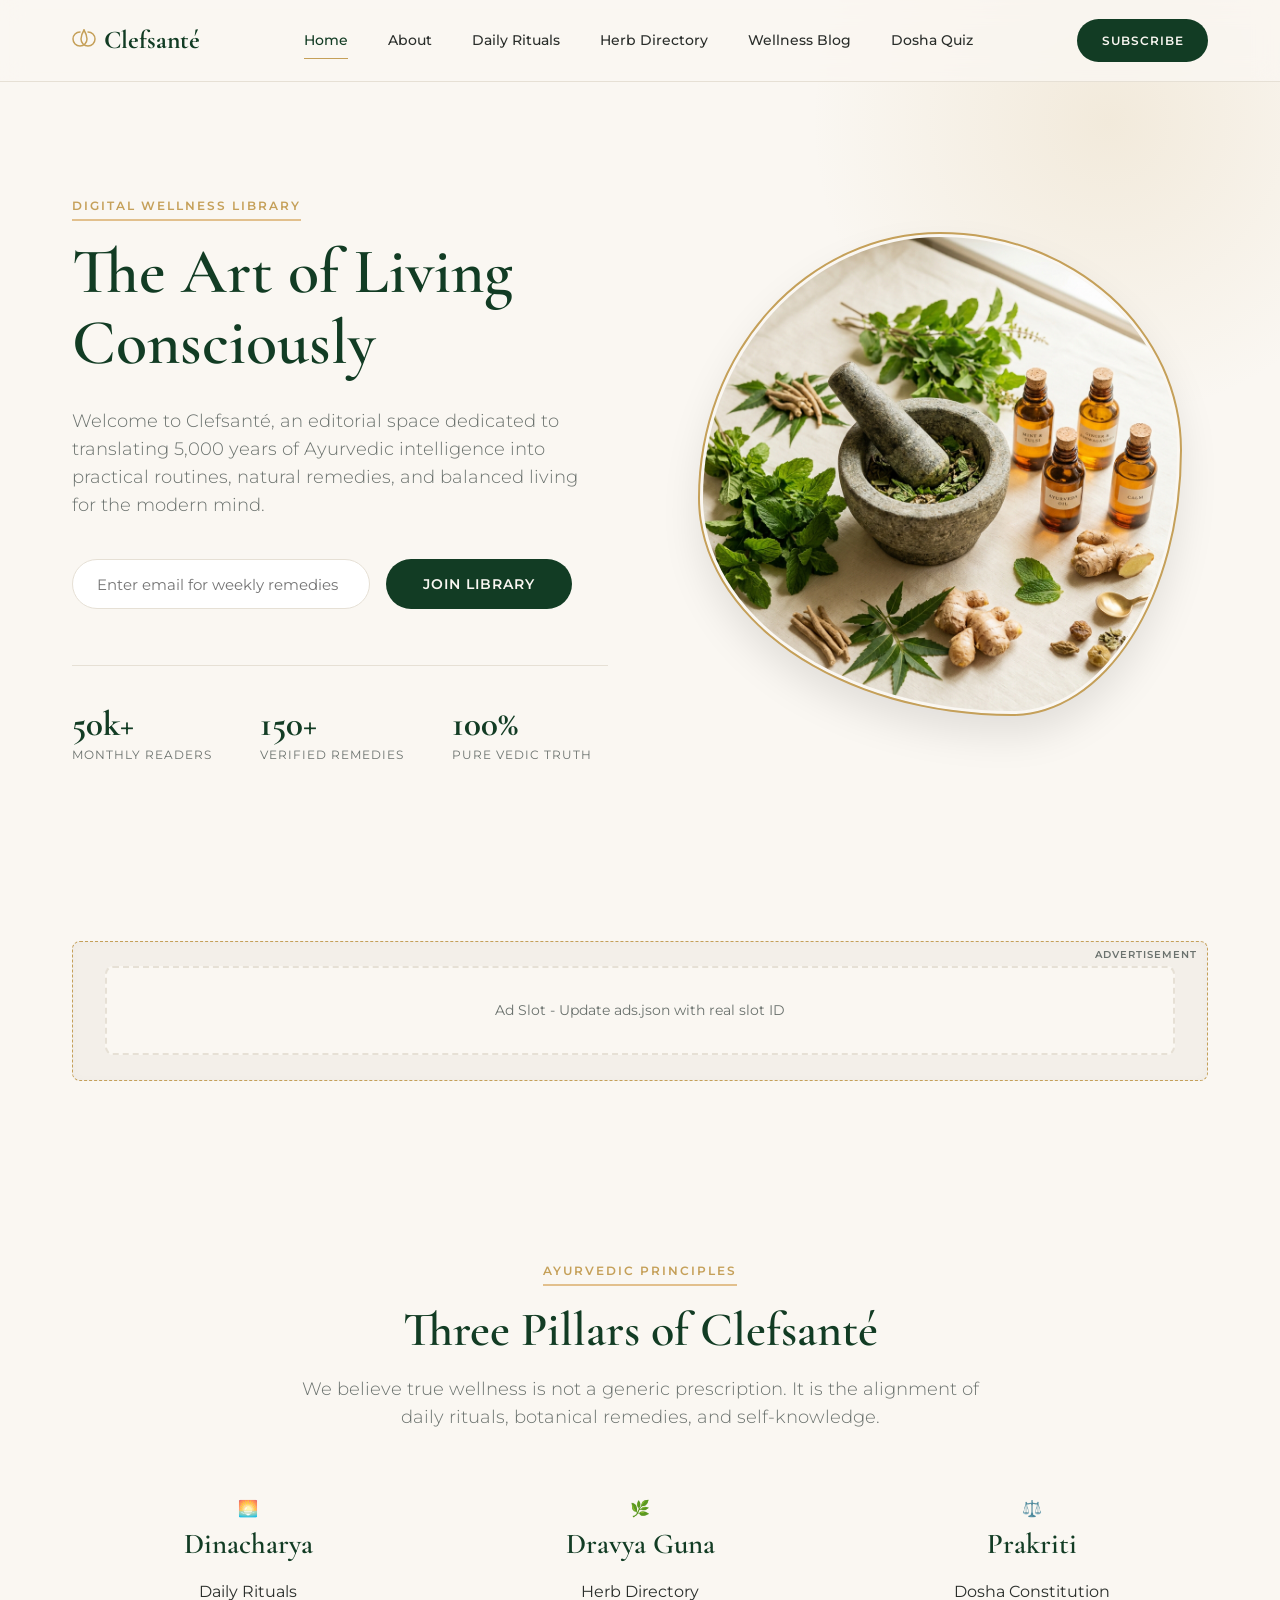
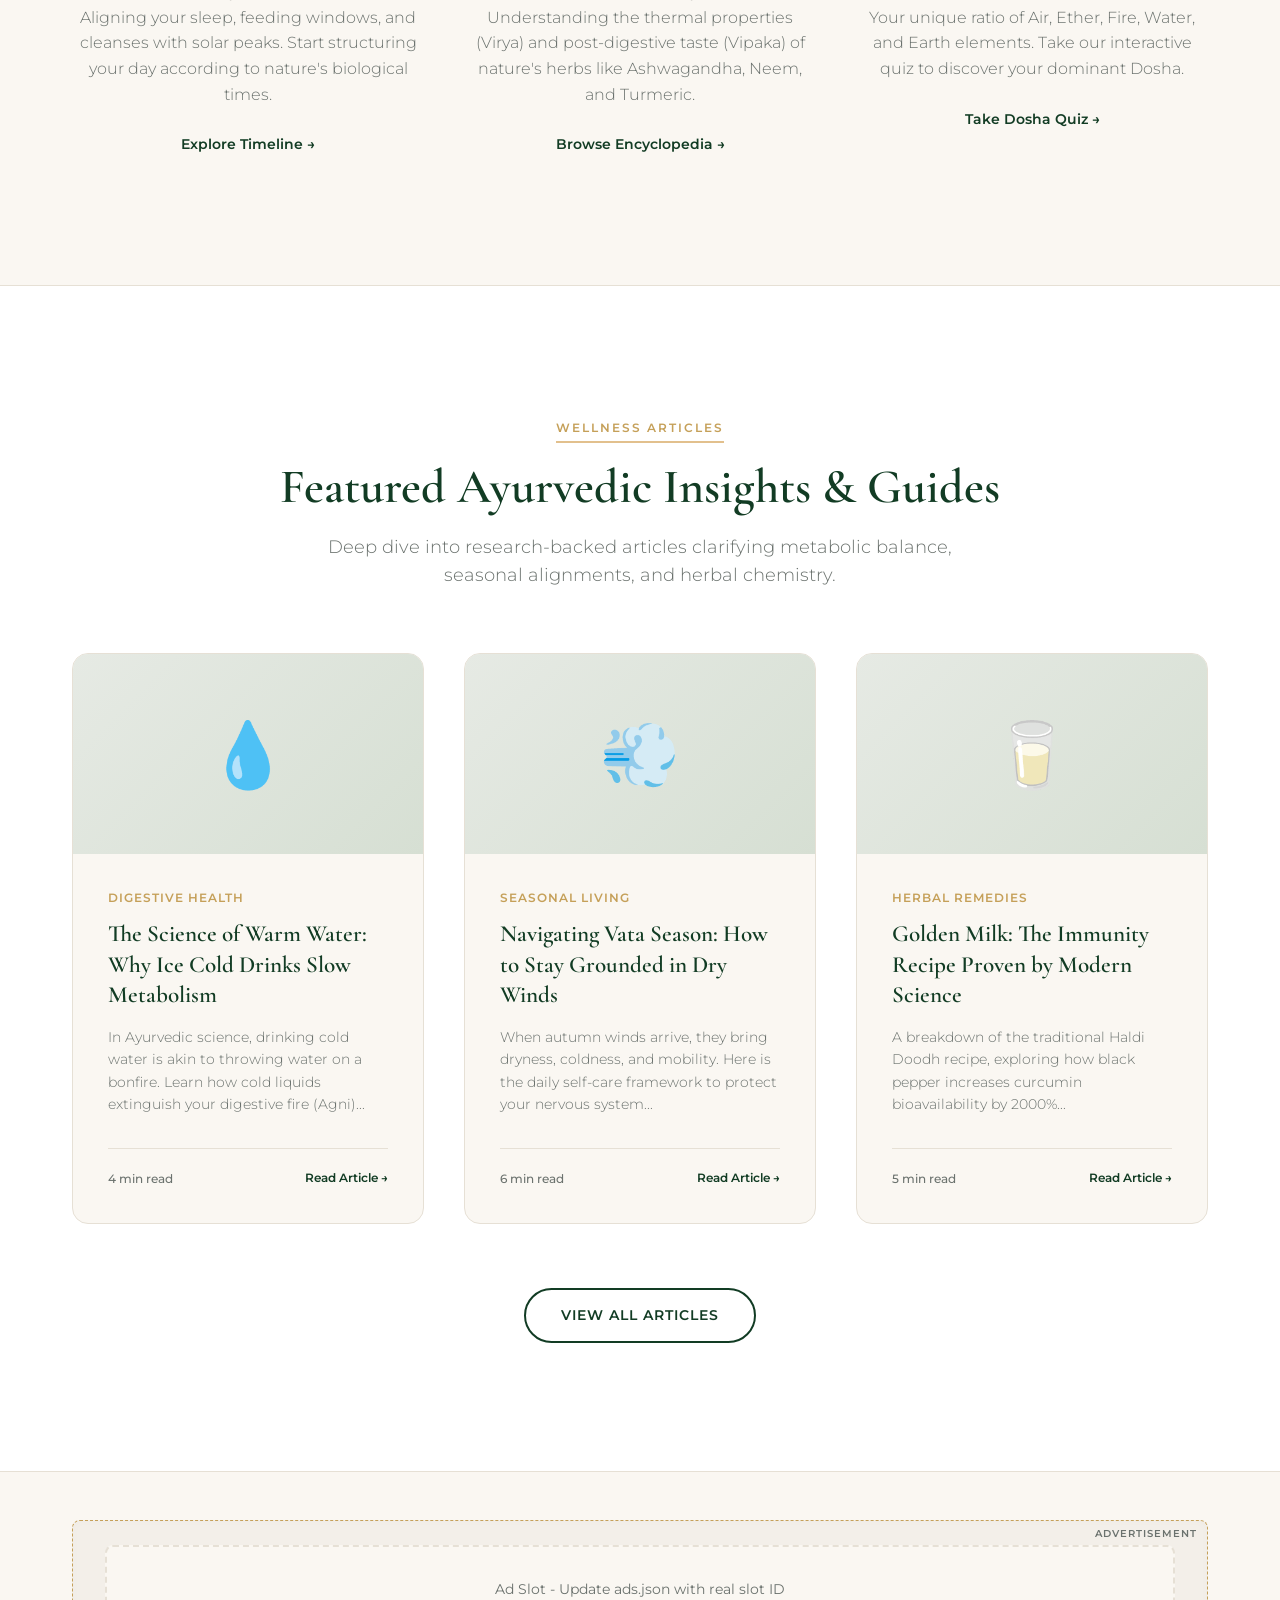
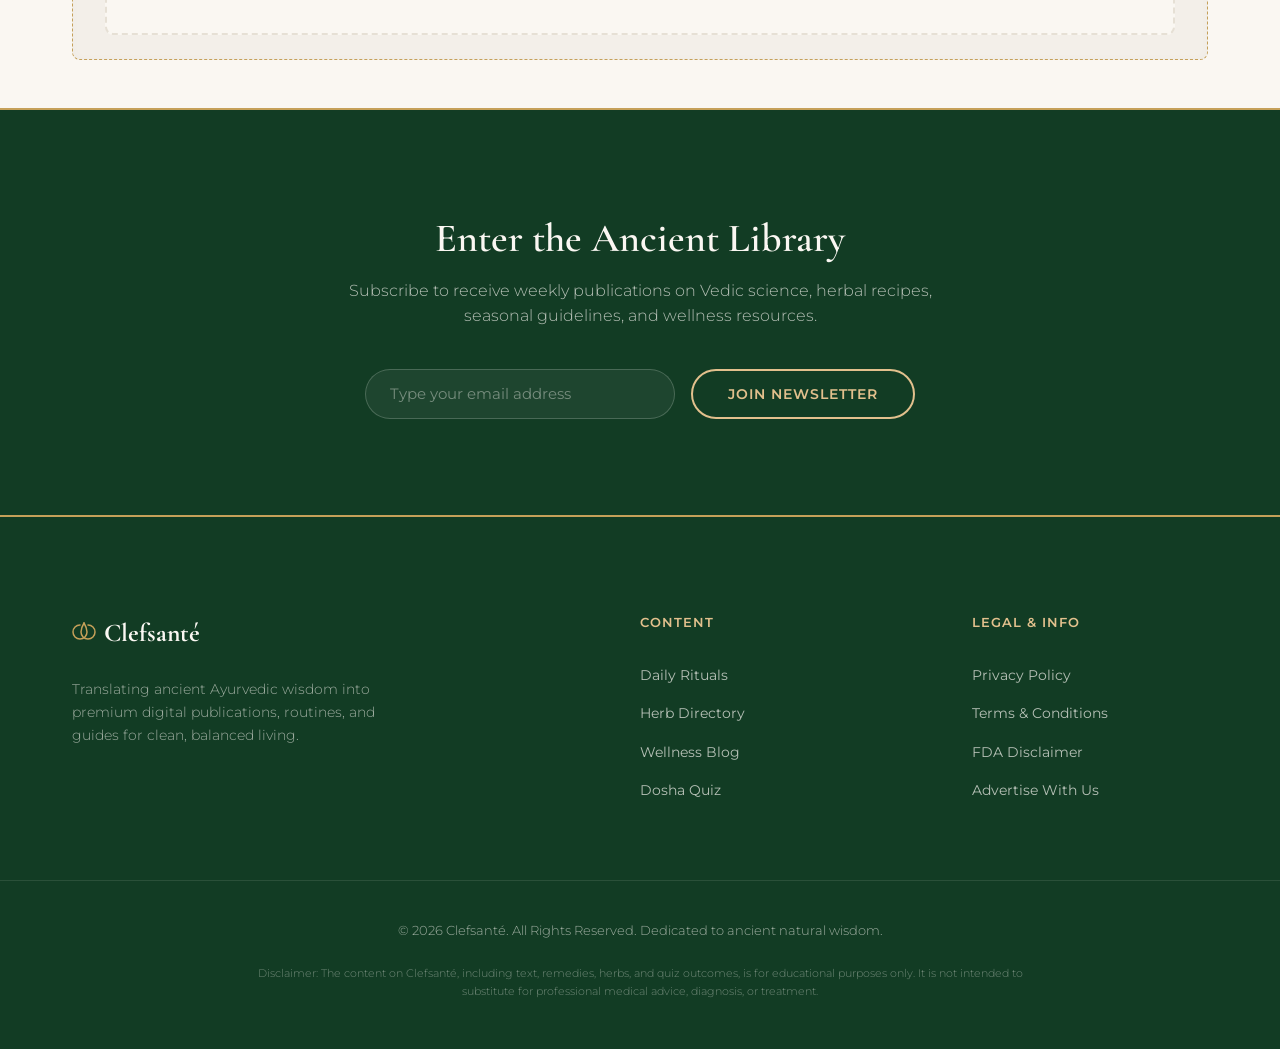
==== commit c0e3c866: "feat(ui): refactor single-page layout to multi-page architecture Migrate the site from a single-page" ====
--- a/index.html
+++ b/index.html
@@ -10,13 +10,15 @@
     <link rel="preconnect" href="https://fonts.gstatic.com" crossorigin>
     <link href="https://fonts.googleapis.com/css2?family=Cormorant+Garamond:ital,wght@0,300;0,400;0,600;0,700;1,400&family=Montserrat:wght@300;400;500;600;700&display=swap" rel="stylesheet">
     <link rel="stylesheet" href="style.css">
+    <!-- Google AdSense -->
+    <script async src="https://pagead2.googlesyndication.com/pagead/js/adsbygoogle.js?client=ca-pub-7567710578353984" crossorigin="anonymous"></script>
 </head>
 <body>
 
     <!-- Header / Navigation -->
     <header class="main-header">
         <div class="container">
-            <a href="#" class="logo">
+            <a href="index.html" class="logo">
                 <svg width="24" height="24" viewBox="0 0 24 24" fill="none" xmlns="http://www.w3.org/2000/svg">
                     <path d="M12 2C12 2 15 7 15 11C15 14.866 11.866 18 8 18C4.13401 18 1 14.866 1 11C1 7 4.13401 4 8 4" stroke="var(--gold-color)" stroke-width="1.5" stroke-linecap="round"/>
                     <path d="M12 2C12 2 9 7 9 11C9 14.866 12.134 18 16 18C19.866 18 23 14.866 23 11C23 7 19.866 4 16 4" stroke="var(--gold-color)" stroke-width="1.5" stroke-linecap="round"/>
@@ -24,11 +26,12 @@
                 <span>Clefsanté</span>
             </a>
             <nav class="nav-links">
-                <a href="#home" class="active">Home</a>
-                <a href="#rituals">Daily Rituals</a>
-                <a href="#herbs">Herb Directory</a>
-                <a href="#blog">Wellness Articles</a>
-                <a href="#quiz">Dosha Quiz</a>
+                <a href="index.html" class="active">Home</a>
+                <a href="about.html">About</a>
+                <a href="rituals.html">Daily Rituals</a>
+                <a href="herbs.html">Herb Directory</a>
+                <a href="blog.html">Wellness Blog</a>
+                <a href="quiz.html">Dosha Quiz</a>
             </nav>
             <div class="header-actions">
                 <a href="#newsletter-signup" class="btn btn-primary btn-sm">Subscribe</a>
@@ -55,7 +58,7 @@
                     <button type="submit" class="btn btn-primary">Join Library</button>
                 </form>
                 <div id="newsletter-success" class="newsletter-success">
-                    <span>✓ Welcom to the circle! Check your inbox for our Dinacharya Guide.</span>
+                    <span>✓ Welcome to the circle! Check your inbox for our Dinacharya Guide.</span>
                 </div>
 
                 <div class="hero-stats">
@@ -82,280 +85,91 @@
         </div>
     </section>
 
-    <!-- Ad Placeholder 1: Top Banner -->
+    <!-- Ad: Top Banner -->
     <div class="ad-container ad-banner-top">
         <div class="ad-box leaderboard">
             <span class="ad-label">Advertisement</span>
-            <div class="ad-content">
-                <h4>Premium Organic Herbals</h4>
-                <p>Nourish your life force with certified wildcrafted Ayurvedic herbs. 15% Off Your First Order.</p>
-                <a href="#" class="ad-btn">Shop Now</a>
+            <div class="ad-slot" data-ad-slot-id="banner-top">
+                <div class="ad-placeholder-preview">AdSense Banner - Update data/ads.json with your slot ID</div>
             </div>
         </div>
     </div>
 
-    <!-- Daily Rituals (Dinacharya) Section -->
-    <section id="rituals" class="rituals-section">
+    <!-- Editorial Overview Section (Three pillars) -->
+    <section class="pillars-section">
+        <div class="container text-center">
+            <div class="badge">Ayurvedic Principles</div>
+            <h2>Three Pillars of Clefsanté</h2>
+            <p class="section-subtitle">We believe true wellness is not a generic prescription. It is the alignment of daily rituals, botanical remedies, and self-knowledge.</p>
+            
+            <div class="grid-3 dosha-cards">
+                <!-- Pillar 1 -->
+                <div class="dosha-card vata">
+                    <div class="dosha-icon">🌅</div>
+                    <h3>Dinacharya</h3>
+                    <span class="dosha-elements">Daily Rituals</span>
+                    <p>Aligning your sleep, feeding windows, and cleanses with solar peaks. Start structuring your day according to nature's biological times.</p>
+                    <a href="rituals.html" class="btn-link">Explore Timeline →</a>
+                </div>
+
+                <!-- Pillar 2 -->
+                <div class="dosha-card pitta">
+                    <div class="dosha-icon">🌿</div>
+                    <h3>Dravya Guna</h3>
+                    <span class="dosha-elements">Herb Directory</span>
+                    <p>Understanding the thermal properties (Virya) and post-digestive taste (Vipaka) of nature's herbs like Ashwagandha, Neem, and Turmeric.</p>
+                    <a href="herbs.html" class="btn-link">Browse Encyclopedia →</a>
+                </div>
+
+                <!-- Pillar 3 -->
+                <div class="dosha-card kapha">
+                    <div class="dosha-icon">⚖️</div>
+                    <h3>Prakriti</h3>
+                    <span class="dosha-elements">Dosha Constitution</span>
+                    <p>Your unique ratio of Air, Ether, Fire, Water, and Earth elements. Take our interactive quiz to discover your dominant Dosha.</p>
+                    <a href="quiz.html" class="btn-link">Take Dosha Quiz →</a>
+                </div>
+            </div>
+        </div>
+    </section>
+
+    <!-- Featured Articles Grid -->
+    <section class="blog-section">
         <div class="container">
             <div class="text-center">
-                <div class="badge">Dinacharya Timeline</div>
-                <h2>Ayurvedic Daily Routines</h2>
-                <p class="section-subtitle">Aligning your activities with nature's biological rhythms promotes digestion, improves mental stability, and resets hormones.</p>
-            </div>
-
-            <div class="timeline-container">
-                <!-- Timeline Navigation Tabs -->
-                <div class="timeline-tabs">
-                    <button class="timeline-tab active" data-time="morning">
-                        <span class="time-hour">05:00 - 07:00</span>
-                        <span class="time-name">Dawn Awakening</span>
-                    </button>
-                    <button class="timeline-tab" data-time="midday">
-                        <span class="time-hour">12:00 - 13:30</span>
-                        <span class="time-name">Solar Peak</span>
-                    </button>
-                    <button class="timeline-tab" data-time="evening">
-                        <span class="time-hour">18:00 - 19:30</span>
-                        <span class="time-name">Sunset Reset</span>
-                    </button>
-                    <button class="timeline-tab" data-time="night">
-                        <span class="time-hour">21:30 - 22:00</span>
-                        <span class="time-name">Nidra Prep</span>
-                    </button>
-                </div>
-
-                <!-- Timeline Display Card -->
-                <div class="timeline-content-card" id="timeline-card">
-                    <!-- Loaded dynamically via script.js -->
-                </div>
-            </div>
-        </div>
-    </section>
-
-    <!-- Herb Directory Section (Filterable Encyclopedia) -->
-    <section id="herbs" class="herbs-section">
-        <div class="container">
-            <div class="text-center">
-                <div class="badge">Herb Library</div>
-                <h2>Encyclopedia of Healing Botanical Elements</h2>
-                <p class="section-subtitle">Browse through ethically sourced medicinal plants categorized by their energetic properties and key bodily benefits.</p>
-            </div>
-
-            <!-- Library Category Filters -->
-            <div class="filter-bar">
-                <button class="filter-btn active" data-category="all">Show All</button>
-                <button class="filter-btn" data-category="immunity">Immunity</button>
-                <button class="filter-btn" data-category="stress">Stress & Energy</button>
-                <button class="filter-btn" data-category="digestion">Digestion & Gut</button>
-                <button class="filter-btn" data-category="skin">Skin & Hair</button>
-            </div>
-
-            <!-- Herb Grid -->
-            <div class="grid-4 remedies-grid" id="herb-grid">
-                <!-- Ashwagandha -->
-                <div class="herb-card" data-herb="ashwagandha" data-category="stress">
-                    <div class="herb-img-placeholder">🍂</div>
-                    <div class="herb-info">
-                        <span class="herb-tag stress">Stress & Energy</span>
-                        <h3>Ashwagandha</h3>
-                        <p class="herb-botanical">Withania somnifera</p>
-                        <p class="herb-desc">Highly prized adaptogenic root. Calms nervous system pathways, lowers cortisol, and builds stamina.</p>
-                        <button class="btn-link">Read Profile →</button>
-                    </div>
-                </div>
-
-                <!-- Turmeric -->
-                <div class="herb-card" data-herb="turmeric" data-category="immunity">
-                    <div class="herb-img-placeholder">🌱</div>
-                    <div class="herb-info">
-                        <span class="herb-tag immunity">Immunity</span>
-                        <h3>Turmeric (Haldi)</h3>
-                        <p class="herb-botanical">Curcuma longa</p>
-                        <p class="herb-desc">Highly potent anti-inflammatory rhizome. Purifies circulatory pathways and strengthens immunity.</p>
-                        <button class="btn-link">Read Profile →</button>
-                    </div>
-                </div>
-
-                <!-- Triphala -->
-                <div class="herb-card" data-herb="triphala" data-category="digestion">
-                    <div class="herb-img-placeholder">🍎</div>
-                    <div class="herb-info">
-                        <span class="herb-tag digestion">Digestion</span>
-                        <h3>Triphala</h3>
-                        <p class="herb-botanical">Vedic Multi-Fruit</p>
-                        <p class="herb-desc">Classic combination of three restorative fruits. Harmonizes gut flora, cleanses colon, and relieves bloating.</p>
-                        <button class="btn-link">Read Profile →</button>
-                    </div>
-                </div>
-
-                <!-- Tulsi -->
-                <div class="herb-card" data-herb="tulsi" data-category="immunity">
-                    <div class="herb-img-placeholder">🌿</div>
-                    <div class="herb-info">
-                        <span class="herb-tag immunity">Immunity</span>
-                        <h3>Tulsi (Holy Basil)</h3>
-                        <p class="herb-botanical">Ocimum sanctum</p>
-                        <p class="herb-desc">The sacred adaptogen. Enhances respiratory functions, expels cold, and clarifies cognitive processing.</p>
-                        <button class="btn-link">Read Profile →</button>
-                    </div>
-                </div>
-
-                <!-- Neem -->
-                <div class="herb-card" data-herb="neem" data-category="skin">
-                    <div class="herb-img-placeholder">🍃</div>
-                    <div class="herb-info">
-                        <span class="herb-tag skin">Skin & Hair</span>
-                        <h3>Neem</h3>
-                        <p class="herb-botanical">Azadirachta indica</p>
-                        <p class="herb-desc">Ultimate blood purifier and detoxifier. Instantly cools excess Pitta heat, clearing acne and rashes.</p>
-                        <button class="btn-link">Read Profile →</button>
-                    </div>
-                </div>
-
-                <!-- Brahmi -->
-                <div class="herb-card" data-herb="brahmi" data-category="stress">
-                    <div class="herb-img-placeholder">🍀</div>
-                    <div class="herb-info">
-                        <span class="herb-tag stress">Stress & Energy</span>
-                        <h3>Brahmi</h3>
-                        <p class="herb-botanical">Bacopa monnieri</p>
-                        <p class="herb-desc">Premium brain tonic. Boosts intellectual power, aids cognitive retrieval, and calms an overactive mind.</p>
-                        <button class="btn-link">Read Profile →</button>
-                    </div>
-                </div>
-
-                <!-- Amla -->
-                <div class="herb-card" data-herb="amla" data-category="skin">
-                    <div class="herb-img-placeholder">🍒</div>
-                    <div class="herb-info">
-                        <span class="herb-tag skin">Skin & Hair</span>
-                        <h3>Amla (Amalaki)</h3>
-                        <p class="herb-botanical">Phyllanthus emblica</p>
-                        <p class="herb-desc">Widely rich in natural Vitamin C. Rejuvenates cellular integrity, halts greying hair, and glows skin.</p>
-                        <button class="btn-link">Read Profile →</button>
-                    </div>
-                </div>
-
-                <!-- Ad Space 2: In-Grid Ad Card -->
-                <div class="ad-card-grid">
-                    <div class="ad-box rectangle">
-                        <span class="ad-label">Sponsored</span>
-                        <div class="ad-content-rec">
-                            <h4>Ayurvedic Wellness Retreats</h4>
-                            <p>Unlock deep cellular detox in Kerala. All-inclusive Veda therapy programs.</p>
-                            <a href="#" class="ad-btn-sm">Learn More</a>
-                        </div>
-                    </div>
-                </div>
-
-            </div>
-        </div>
-    </section>
-
-    <!-- Modal for Herb/Article details -->
+                <div class="badge">Wellness Articles</div>
+                <h2>Featured Ayurvedic Insights & Guides</h2>
+                <p class="section-subtitle">Deep dive into research-backed articles clarifying metabolic balance, seasonal alignments, and herbal chemistry.</p>
+            </div>
+
+            <!-- Featured posts loaded dynamically from data/blog-posts.json -->
+            <div class="grid-3 blog-grid" id="featured-blog-container">
+                <!-- Featured posts auto-loaded by multipage.js -->
+            </div>
+            
+            <div class="text-center" style="margin-top: 4rem;">
+                <a href="blog.html" class="btn btn-outline">View All Articles</a>
+            </div>
+        </div>
+    </section>
+
+    <!-- Ad: Mid-page Banner -->
+    <div class="ad-container ad-banner-mid">
+        <div class="ad-box leaderboard">
+            <span class="ad-label">Advertisement</span>
+            <div class="ad-slot" data-ad-slot-id="banner-mid">
+                <div class="ad-placeholder-preview">AdSense Banner - Update data/ads.json with your slot ID</div>
+            </div>
+        </div>
+    </div>
+
+    <!-- Modal for article details -->
     <div class="modal" id="details-modal">
         <div class="modal-content">
             <button class="modal-close" aria-label="Close modal">&times;</button>
-            <div id="modal-body-content">
-                <!-- Filled dynamically by script.js -->
-            </div>
+            <div id="modal-body-content"></div>
         </div>
     </div>
-
-    <!-- Editorial Blog / Articles Grid -->
-    <section id="blog" class="blog-section">
-        <div class="container">
-            <div class="text-center">
-                <div class="badge">Holistic Living Blog</div>
-                <h2>Featured Ayurvedic Insights & Guides</h2>
-                <p class="section-subtitle">Deep dive into research-backed articles clarifying metabolic balance, seasonal alignments, and herbal chemistry.</p>
-            </div>
-
-            <div class="grid-3 blog-grid">
-                <!-- Article 1 -->
-                <div class="blog-post-card" data-article="warm-water">
-                    <div class="blog-post-img-placeholder">💧</div>
-                    <div class="blog-post-body">
-                        <span class="blog-post-category">Digestive Health</span>
-                        <h3>The Science of Warm Water: Why Ice Cold Drinks Slow Metabolism</h3>
-                        <p>In Ayurvedic science, drinking cold water is akin to throwing water on a bonfire. Learn how cold liquids extinguish your digestive fire (Agni)...</p>
-                        <div class="blog-post-meta">
-                            <span class="read-time">4 min read</span>
-                            <button class="btn-link font-sm">Read Article →</button>
-                        </div>
-                    </div>
-                </div>
-
-                <!-- Article 2 -->
-                <div class="blog-post-card" data-article="vata-season">
-                    <div class="blog-post-img-placeholder">💨</div>
-                    <div class="blog-post-body">
-                        <span class="blog-post-category">Seasonal Living</span>
-                        <h3>Navigating Vata Season: How to Stay Grounded in Dry Winds</h3>
-                        <p>When autumn winds arrive, they bring dryness, coldness, and mobility. Here is the daily self-care framework to protect your nervous system...</p>
-                        <div class="blog-post-meta">
-                            <span class="read-time">6 min read</span>
-                            <button class="btn-link font-sm">Read Article →</button>
-                        </div>
-                    </div>
-                </div>
-
-                <!-- Article 3 -->
-                <div class="blog-post-card" data-article="golden-milk">
-                    <div class="blog-post-img-placeholder">🥛</div>
-                    <div class="blog-post-body">
-                        <span class="blog-post-category">Herbal Remedies</span>
-                        <h3>Golden Milk: The Immunity Recipe Proven by Modern Science</h3>
-                        <p>A breakdown of the traditional Haldi Doodh recipe, exploring how black pepper increases curcumin bioavailability by 2000%...</p>
-                        <div class="blog-post-meta">
-                            <span class="read-time">5 min read</span>
-                            <button class="btn-link font-sm">Read Article →</button>
-                        </div>
-                    </div>
-                </div>
-            </div>
-        </div>
-    </section>
-
-    <!-- Ad Placeholder 3: Mid-page Banner -->
-    <div class="ad-container ad-banner-mid">
-        <div class="ad-box leaderboard">
-            <span class="ad-label">Advertisement</span>
-            <div class="ad-content">
-                <h4>Detoxify With Ayurvedic Teas</h4>
-                <p>Balance Vata, Pitta, and Kapha naturally. Handpicked, organic leaf blends. Free Shipping worldwide.</p>
-                <a href="#" class="ad-btn">Browse Blends</a>
-            </div>
-        </div>
-    </div>
-
-    <!-- Interactive Dosha Quiz (High Engagement Widget) -->
-    <section id="quiz" class="quiz-section">
-        <div class="container">
-            <div class="quiz-box">
-                <div class="quiz-header text-center">
-                    <div class="badge">Self Assessment</div>
-                    <h2>Identify Your Ayurvedic Constitution</h2>
-                    <p>Understanding your dominant Dosha (Vata, Pitta, or Kapha) is the first step toward tailoring a highly customized lifestyle, diet, and herbal wellness routine.</p>
-                </div>
-                
-                <div class="quiz-progress-bar">
-                    <div class="progress" id="quiz-progress" style="width: 0%"></div>
-                </div>
-
-                <div class="quiz-body">
-                    <div id="quiz-container">
-                        <!-- Loaded dynamically via script.js -->
-                    </div>
-                </div>
-
-                <div class="quiz-footer">
-                    <button class="btn btn-outline" id="quiz-prev-btn" style="display: none;">Previous</button>
-                    <button class="btn btn-primary" id="quiz-next-btn" disabled>Next Question</button>
-                </div>
-            </div>
-        </div>
-    </section>
 
     <!-- Newsletter Footer Callout -->
     <section id="newsletter-signup" class="newsletter-callout">
@@ -376,7 +190,7 @@
     <footer>
         <div class="container footer-content">
             <div class="footer-brand">
-                <a href="#" class="logo">
+                <a href="index.html" class="logo">
                     <svg width="24" height="24" viewBox="0 0 24 24" fill="none" xmlns="http://www.w3.org/2000/svg">
                         <path d="M12 2C12 2 15 7 15 11C15 14.866 11.866 18 8 18C4.13401 18 1 14.866 1 11C1 7 4.13401 4 8 4" stroke="var(--gold-color)" stroke-width="1.5" stroke-linecap="round"/>
                         <path d="M12 2C12 2 9 7 9 11C9 14.866 12.134 18 16 18C19.866 18 23 14.866 23 11C23 7 19.866 4 16 4" stroke="var(--gold-color)" stroke-width="1.5" stroke-linecap="round"/>
@@ -389,10 +203,10 @@
             <div class="footer-links">
                 <h4>Content</h4>
                 <ul>
-                    <li><a href="#rituals">Daily Rituals</a></li>
-                    <li><a href="#herbs">Herb Directory</a></li>
-                    <li><a href="#blog">Wellness Blog</a></li>
-                    <li><a href="#quiz">Dosha Quiz</a></li>
+                    <li><a href="rituals.html">Daily Rituals</a></li>
+                    <li><a href="herbs.html">Herb Directory</a></li>
+                    <li><a href="blog.html">Wellness Blog</a></li>
+                    <li><a href="quiz.html">Dosha Quiz</a></li>
                 </ul>
             </div>
 
@@ -415,6 +229,7 @@
         </div>
     </footer>
 
-    <script src="script.js"></script>
+    <script src="ads.js"></script>
+    <script src="multipage.js"></script>
 </body>
 </html>
--- a/style.css
+++ b/style.css
@@ -495,6 +495,28 @@
     overflow: hidden;
     padding: 1.5rem 2rem;
     box-shadow: inset 0 0 10px rgba(0, 0, 0, 0.02);
+}
+
+.ad-slot {
+    min-height: 90px;
+    display: flex;
+    align-items: center;
+    justify-content: center;
+}
+
+.ad-slot.rectangle {
+    min-height: 280px;
+}
+
+.ad-placeholder-preview {
+    background-color: var(--bg-cream);
+    border: 2px dashed var(--border-color);
+    padding: 2rem;
+    text-align: center;
+    color: var(--text-muted);
+    font-size: 0.85rem;
+    border-radius: var(--border-radius-sm);
+    width: 100%;
 }
 
 .ad-label {
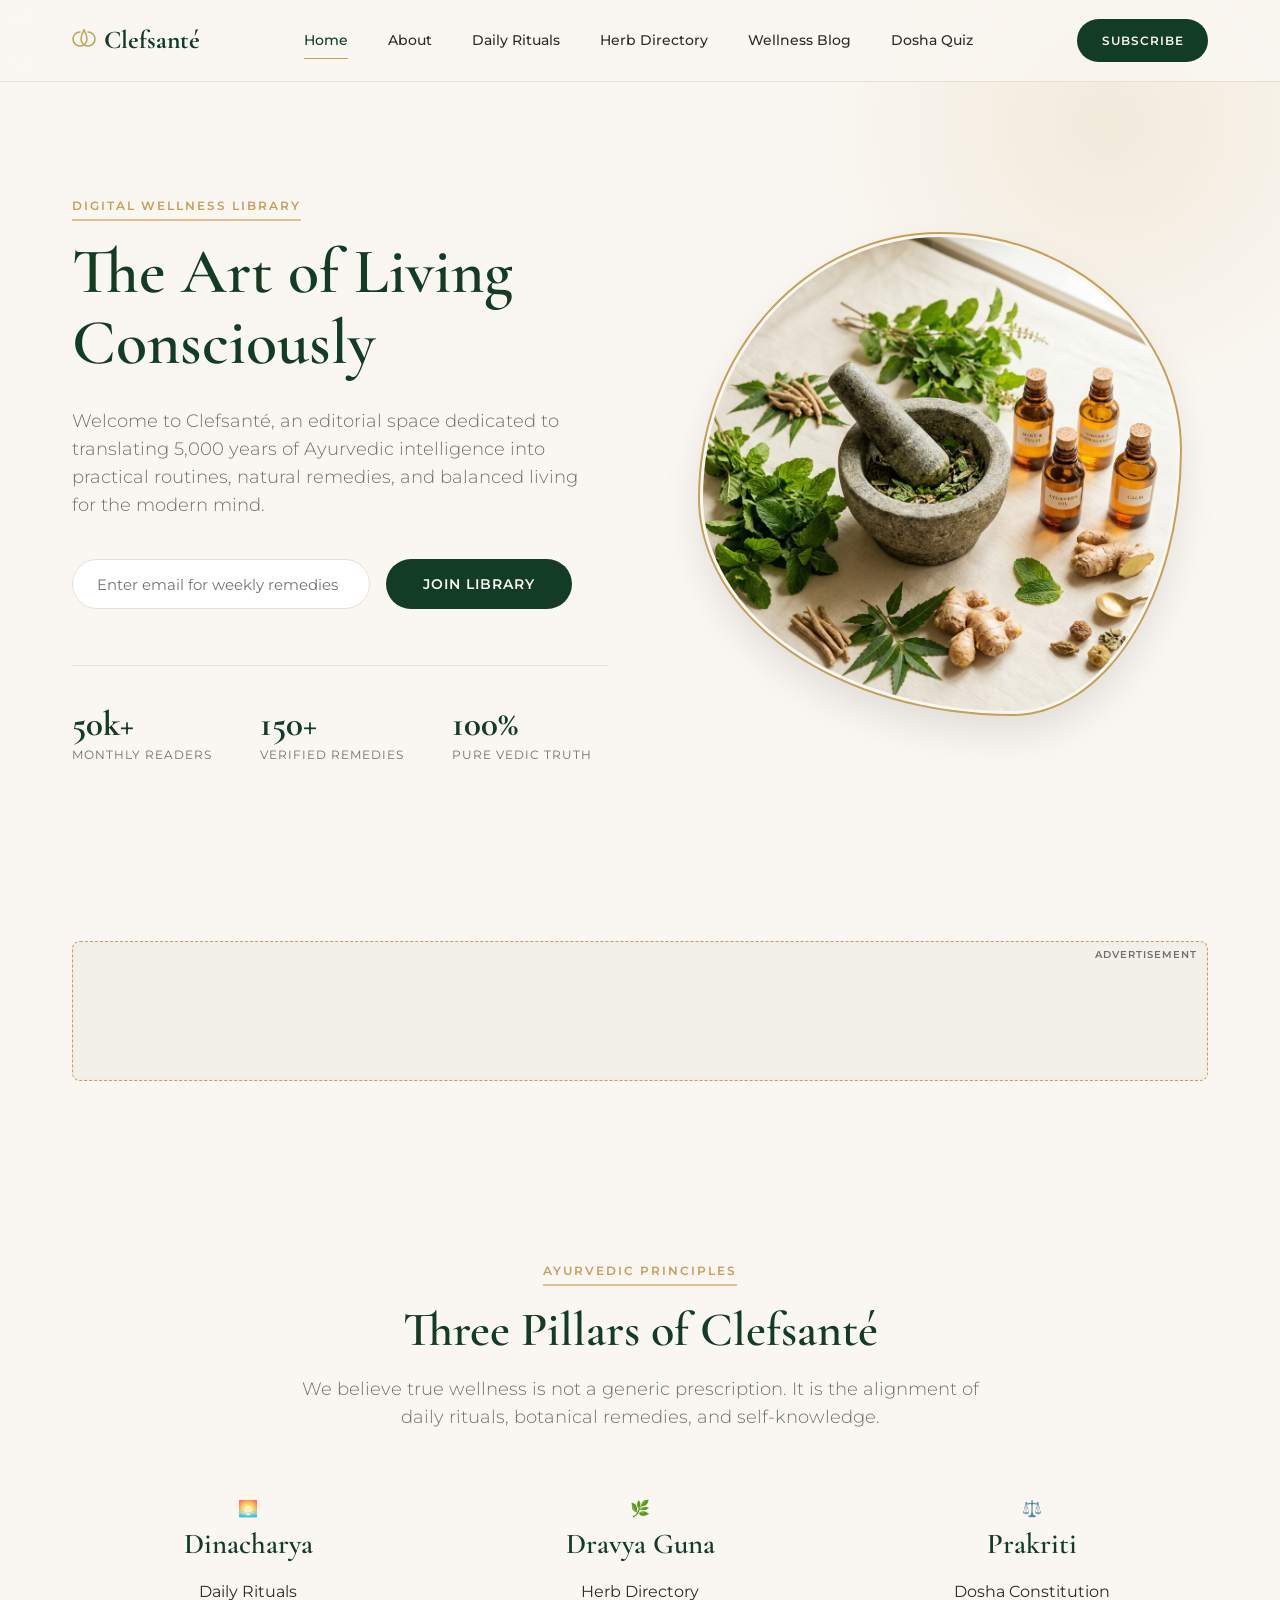
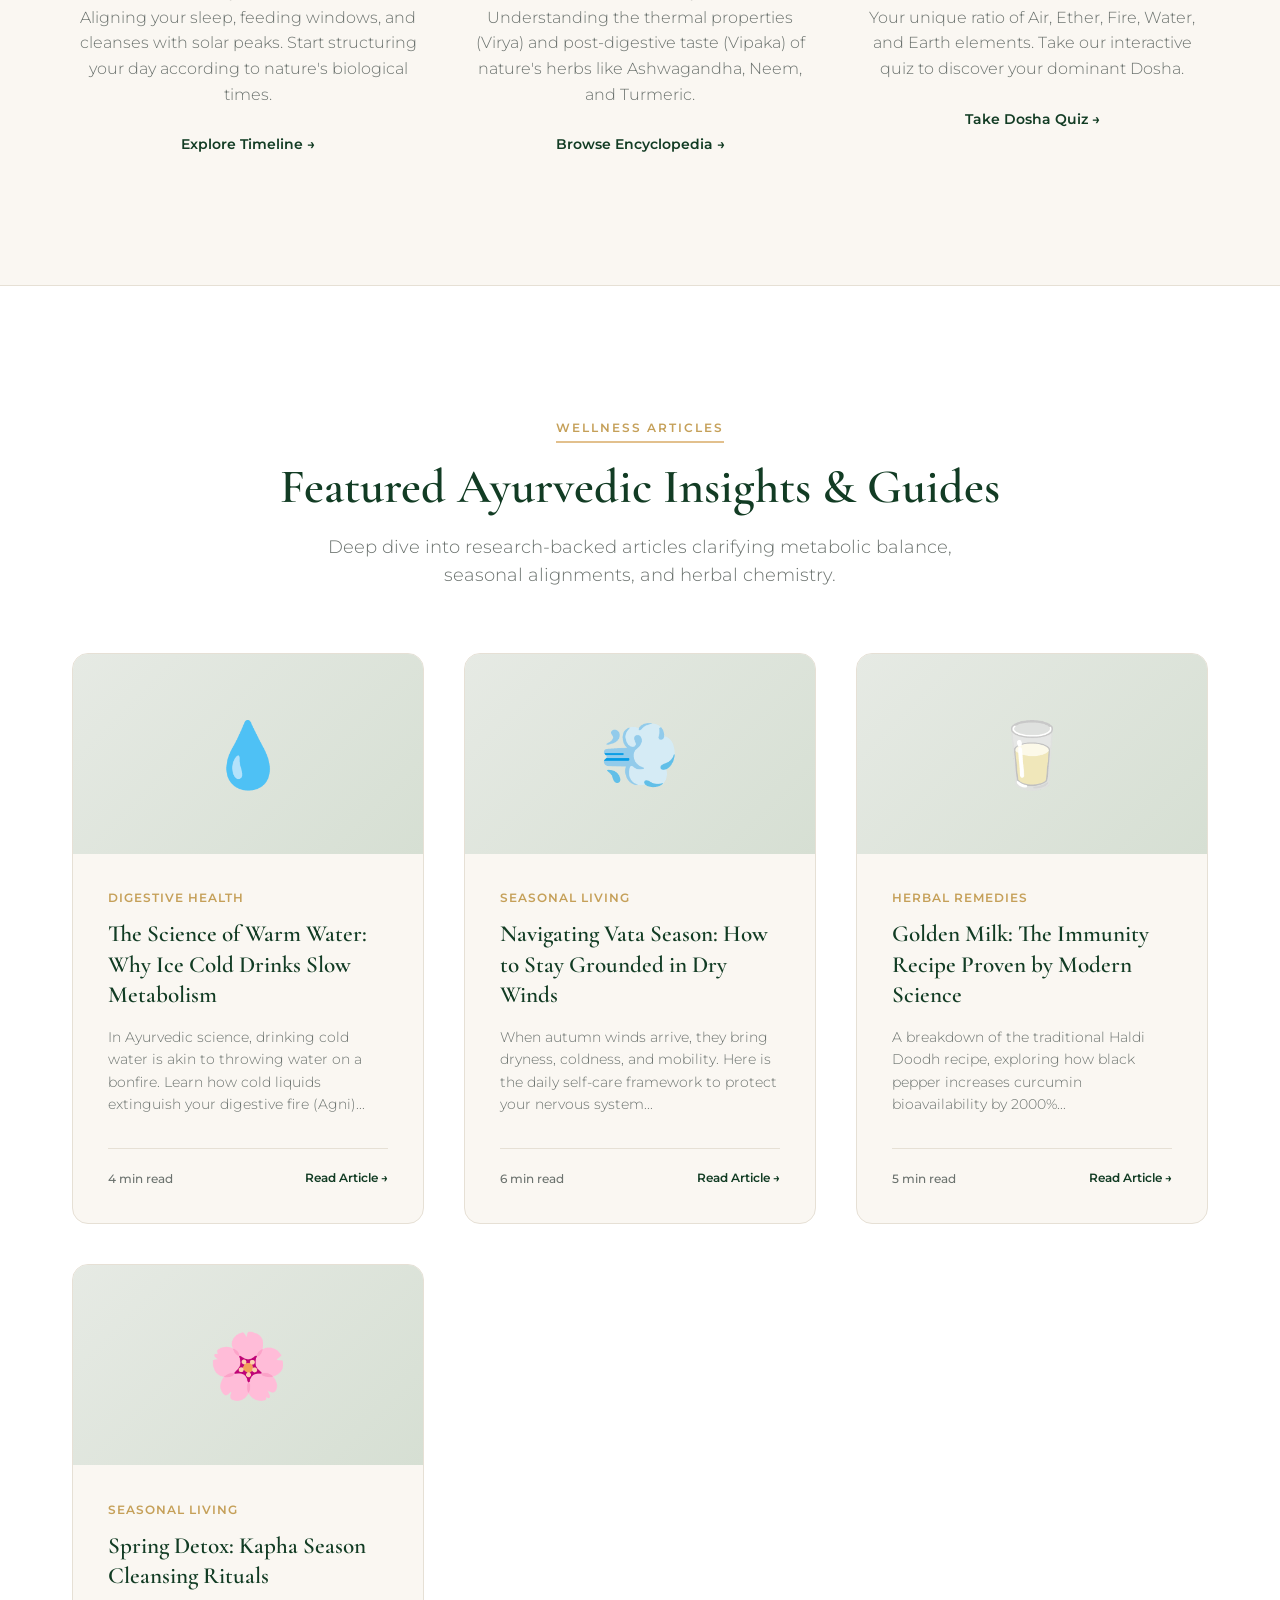
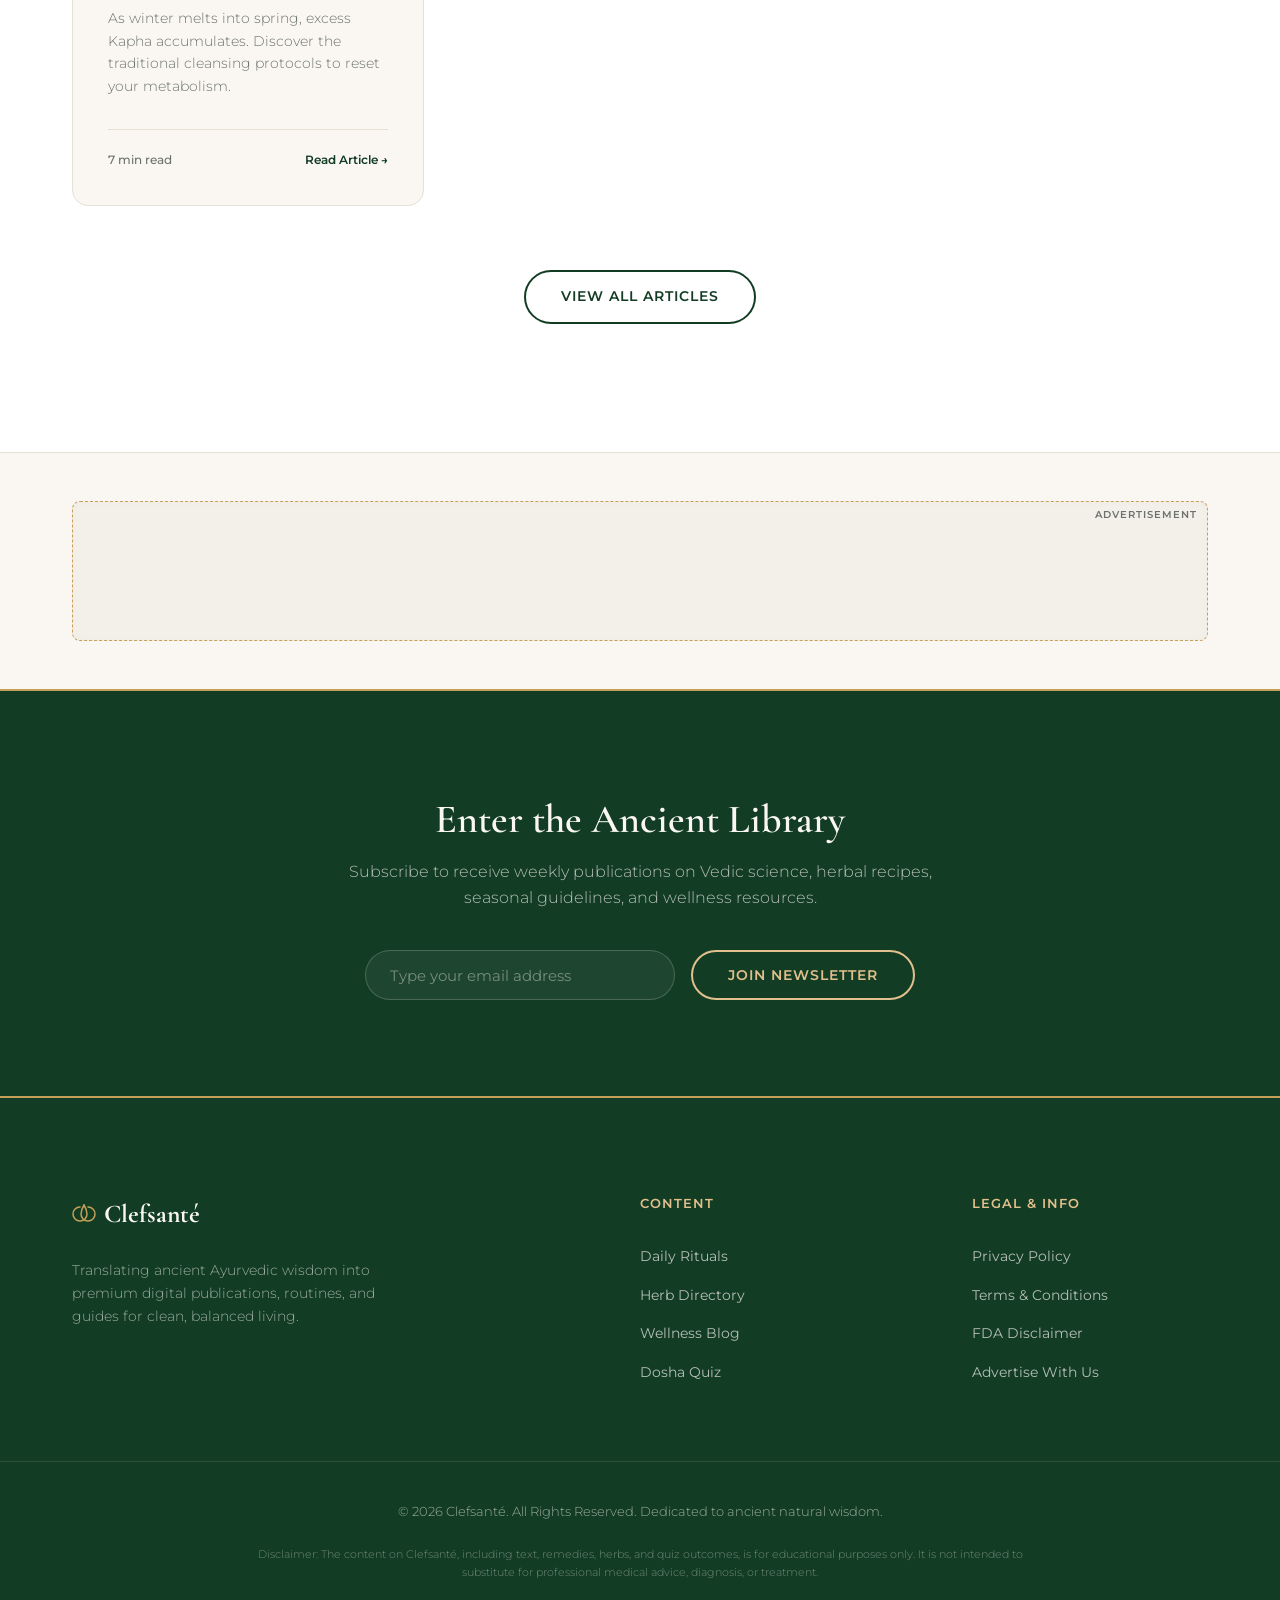
==== commit 9ef7595f: "feat: add Vercel Analytics integration" ====
--- a/index.html
+++ b/index.html
@@ -11,7 +11,13 @@
     <link href="https://fonts.googleapis.com/css2?family=Cormorant+Garamond:ital,wght@0,300;0,400;0,600;0,700;1,400&family=Montserrat:wght@300;400;500;600;700&display=swap" rel="stylesheet">
     <link rel="stylesheet" href="style.css">
     <!-- Google AdSense -->
-    <script async src="https://pagead2.googlesyndication.com/pagead/js/adsbygoogle.js?client=ca-pub-7567710578353984" crossorigin="anonymous"></script>
+    <script async src="https://pagead2.googlesyndication.com/pagead/js/adsbygoogle.js?client=ca-pub-7567710578353984"
+     crossorigin="anonymous"></script>
+    <!-- Vercel Analytics -->
+    <script>
+      window.va = window.va || function () { (window.vaq = window.vaq || []).push(arguments); };
+    </script>
+    <script defer src="/_vercel/insights/script.js"></script>
 </head>
 <body>
 
@@ -90,7 +96,13 @@
         <div class="ad-box leaderboard">
             <span class="ad-label">Advertisement</span>
             <div class="ad-slot" data-ad-slot-id="banner-top">
-                <div class="ad-placeholder-preview">AdSense Banner - Update data/ads.json with your slot ID</div>
+                <ins class="adsbygoogle"
+                     style="display:block"
+                     data-ad-client="ca-pub-7567710578353984"
+                     data-ad-slot="1973158229"
+                     data-ad-format="auto"
+                     data-full-width-responsive="true"></ins>
+                <script>(adsbygoogle = window.adsbygoogle || []).push({});</script>
             </div>
         </div>
     </div>
@@ -158,7 +170,13 @@
         <div class="ad-box leaderboard">
             <span class="ad-label">Advertisement</span>
             <div class="ad-slot" data-ad-slot-id="banner-mid">
-                <div class="ad-placeholder-preview">AdSense Banner - Update data/ads.json with your slot ID</div>
+                <ins class="adsbygoogle"
+                     style="display:block"
+                     data-ad-client="ca-pub-7567710578353984"
+                     data-ad-slot="1973158229"
+                     data-ad-format="auto"
+                     data-full-width-responsive="true"></ins>
+                <script>(adsbygoogle = window.adsbygoogle || []).push({});</script>
             </div>
         </div>
     </div>
